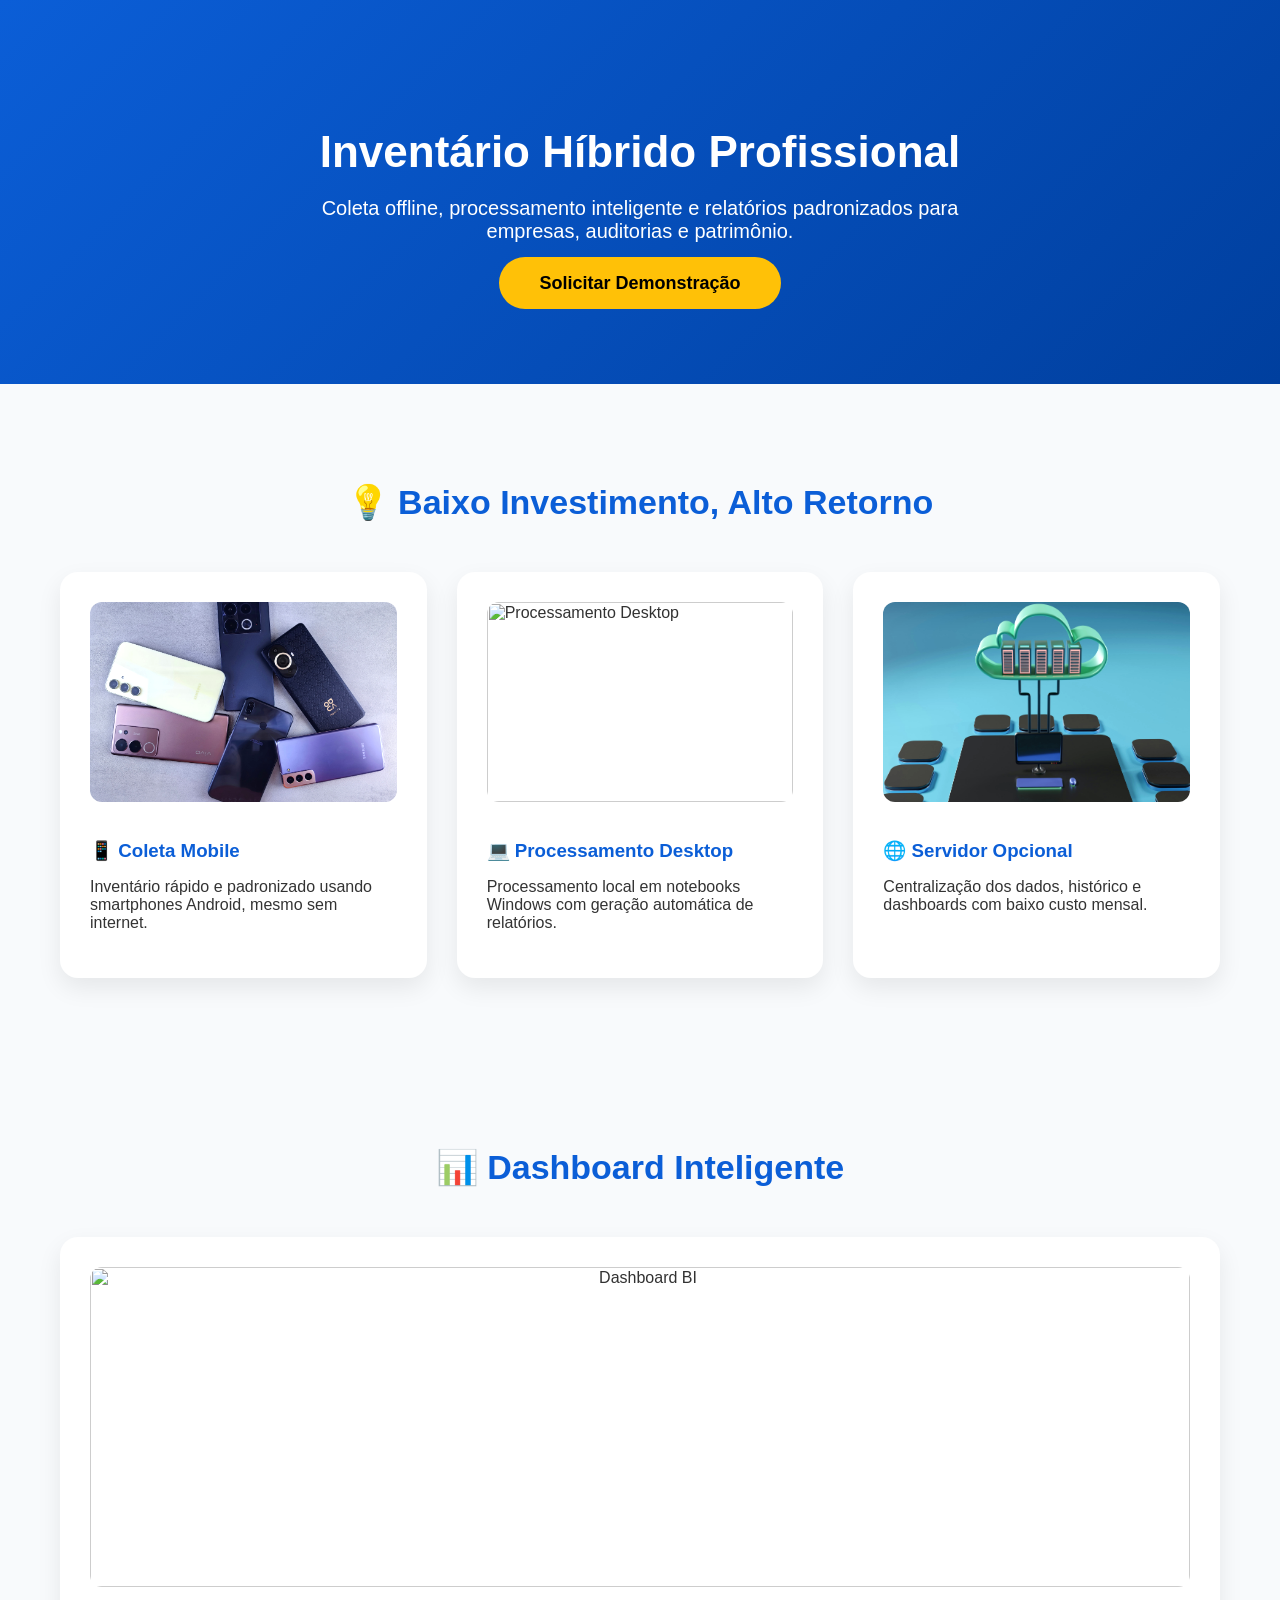
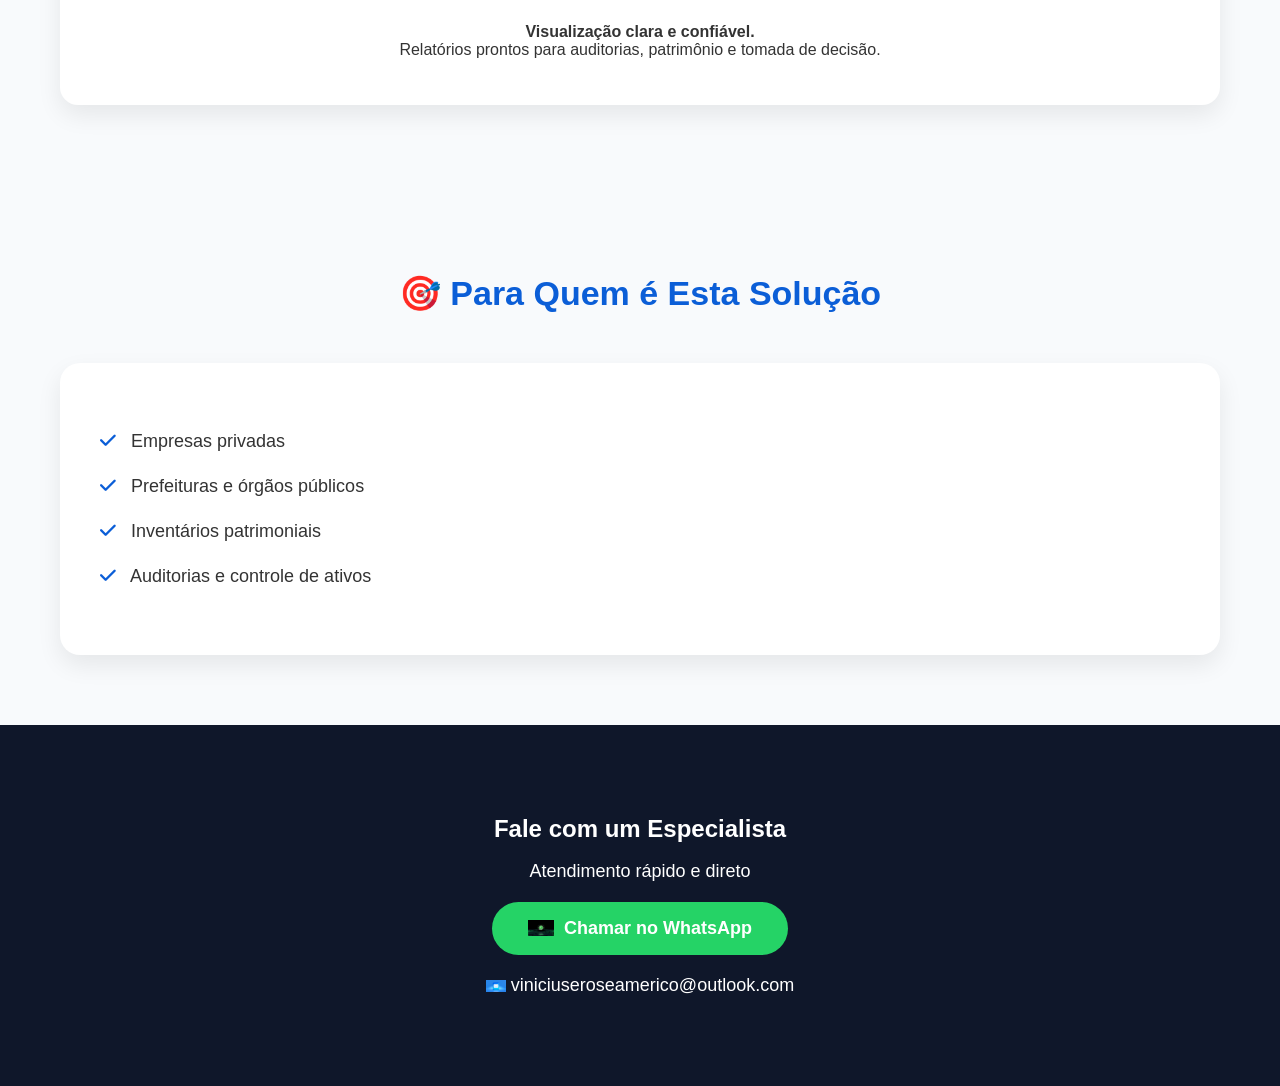
==== index.html @ c8a8e58e "Update index.html" ====
<index.html>
<html lang="pt-BR">
<head>
<meta charset="UTF-8">
<meta name="viewport" content="width=device-width, initial-scale=1.0">
<title>Inventário Híbrido Profissional</title>

<link rel="stylesheet" href="https://cdnjs.cloudflare.com/ajax/libs/font-awesome/6.5.0/css/all.min.css">

<style>
:root{
  --primary:#0B5ED7;
  --secondary:#FFC107;
  --dark:#0F172A;
  --light:#F8FAFC;
}

*{box-sizing:border-box}

body{
  margin:0;
  font-family:Arial, sans-serif;
  background:var(--light);
  color:#333;
}

/* HERO */
.hero{
  background:linear-gradient(135deg,#0B5ED7,#003f9e);
  color:#fff;
  padding:90px 20px;
  text-align:center;
}

.hero h1{
  font-size:44px;
  margin-bottom:20px;
}

.hero p{
  font-size:20px;
  max-width:700px;
  margin:0 auto 30px;
}

.btn-cta{
  background:var(--secondary);
  color:#000;
  padding:16px 40px;
  border-radius:40px;
  font-size:18px;
  font-weight:bold;
  text-decoration:none;
  transition:.3s;
}

.btn-cta:hover{
  background:#ffb300;
  transform:scale(1.05);
}

/* SEÇÕES */
.section{
  padding:70px 20px;
  max-width:1200px;
  margin:auto;
}

.section h2{
  text-align:center;
  font-size:34px;
  color:var(--primary);
  margin-bottom:50px;
}

/* GRID */
.grid-3{
  display:grid;
  grid-template-columns:repeat(auto-fit,minmax(280px,1fr));
  gap:30px;
}

/* CARDS */
.card{
  background:#fff;
  padding:30px;
  border-radius:18px;
  box-shadow:0 10px 25px rgba(0,0,0,.08);
  transition:.3s;
}

.card:hover{
  transform:translateY(-8px);
}

.card img{
  width:100%;
  height:200px;
  object-fit:cover;
  border-radius:12px;
  margin-bottom:20px;
  filter: contrast(1.05) brightness(1.05);
}

.card h3{
  color:var(--primary);
  margin-bottom:12px;
}

/* DASHBOARD */
.dashboard img{
  height:320px;
}

/* PARA QUEM É */
.audience{
  background:#fff;
  border-radius:20px;
  padding:40px;
  box-shadow:0 10px 25px rgba(0,0,0,.08);
}

.audience ul{
  list-style:none;
  padding:0;
}

.audience li{
  font-size:18px;
  padding:12px 0;
}

.audience i{
  color:var(--primary);
  margin-right:10px;
}

/* CONTATO */
.contact{
  background:var(--dark);
  color:#fff;
  text-align:center;
  padding:70px 20px;
}

.contact h2{
  margin-bottom:10px;
}

.contact p{
  margin-bottom:20px;
  font-size:18px;
}

.contact a{
  display:inline-flex;
  align-items:center;
  gap:10px;
  background:#25D366;
  color:#fff;
  padding:16px 36px;
  border-radius:40px;
  font-size:18px;
  font-weight:bold;
  text-decoration:none;
}

.contact a:hover{
  background:#1ebe5d;
}

/* MOBILE */
@media(max-width:600px){
  .hero h1{font-size:32px}
  .hero p{font-size:18px}
}
</style>
</head>

<body>

<!-- HERO -->
<section class="hero">
  <h1>Inventário Híbrido Profissional</h1>
  <p>Coleta offline, processamento inteligente e relatórios padronizados para empresas, auditorias e patrimônio.</p>
  <a href="https://wa.me/5562993747844" class="btn-cta">Solicitar Demonstração</a>
</section>

<!-- EQUIPAMENTOS -->
<section class="section">
<h2>💡 Baixo Investimento, Alto Retorno</h2>

<div class="grid-3">
  <div class="card">
    <img src="card/smartphone.jpg" alt="Coleta Mobile">
    <h3>📱 Coleta Mobile</h3>
    <p>Inventário rápido e padronizado usando smartphones Android, mesmo sem internet.</p>
  </div>

  <div class="card">
    <img src="card/notebook.jpg" alt="Processamento Desktop">
    <h3>💻 Processamento Desktop</h3>
    <p>Processamento local em notebooks Windows com geração automática de relatórios.</p>
  </div>

  <div class="card">
    <img src="card/servidor.jpg" alt="Servidor em Nuvem">
    <h3>🌐 Servidor Opcional</h3>
    <p>Centralização dos dados, histórico e dashboards com baixo custo mensal.</p>
  </div>
</div>
</section>

<!-- DASHBOARD -->
<section class="section dashboard">
<h2>📊 Dashboard Inteligente</h2>

<div class="card" style="text-align:center">
  <img src="card/dashboard.jpg" alt="Dashboard BI">
  <p><strong>Visualização clara e confiável.</strong><br>
  Relatórios prontos para auditorias, patrimônio e tomada de decisão.</p>
</div>
</section>

<!-- PARA QUEM É -->
<section class="section">
<h2>🎯 Para Quem é Esta Solução</h2>

<div class="audience">
<ul>
  <li><i class="fa-solid fa-check"></i> Empresas privadas</li>
  <li><i class="fa-solid fa-check"></i> Prefeituras e órgãos públicos</li>
  <li><i class="fa-solid fa-check"></i> Inventários patrimoniais</li>
  <li><i class="fa-solid fa-check"></i> Auditorias e controle de ativos</li>
</ul>
</div>
</section>

<!-- CONTATO -->
<section class="contact">
<h2>Fale com um Especialista</h2>
<p>Atendimento rápido e direto</p>

<a href="https://wa.me/5562993747844">
  <img src="card/watsapp.jpg" alt="WhatsApp" style="width:26px">
  Chamar no WhatsApp
</a>

<p style="margin-top:20px">
  <img src="card/email.jpg" style="width:20px;vertical-align:middle">
  viniciuseroseamerico@outlook.com
</p>
</section>

</body>
</html>
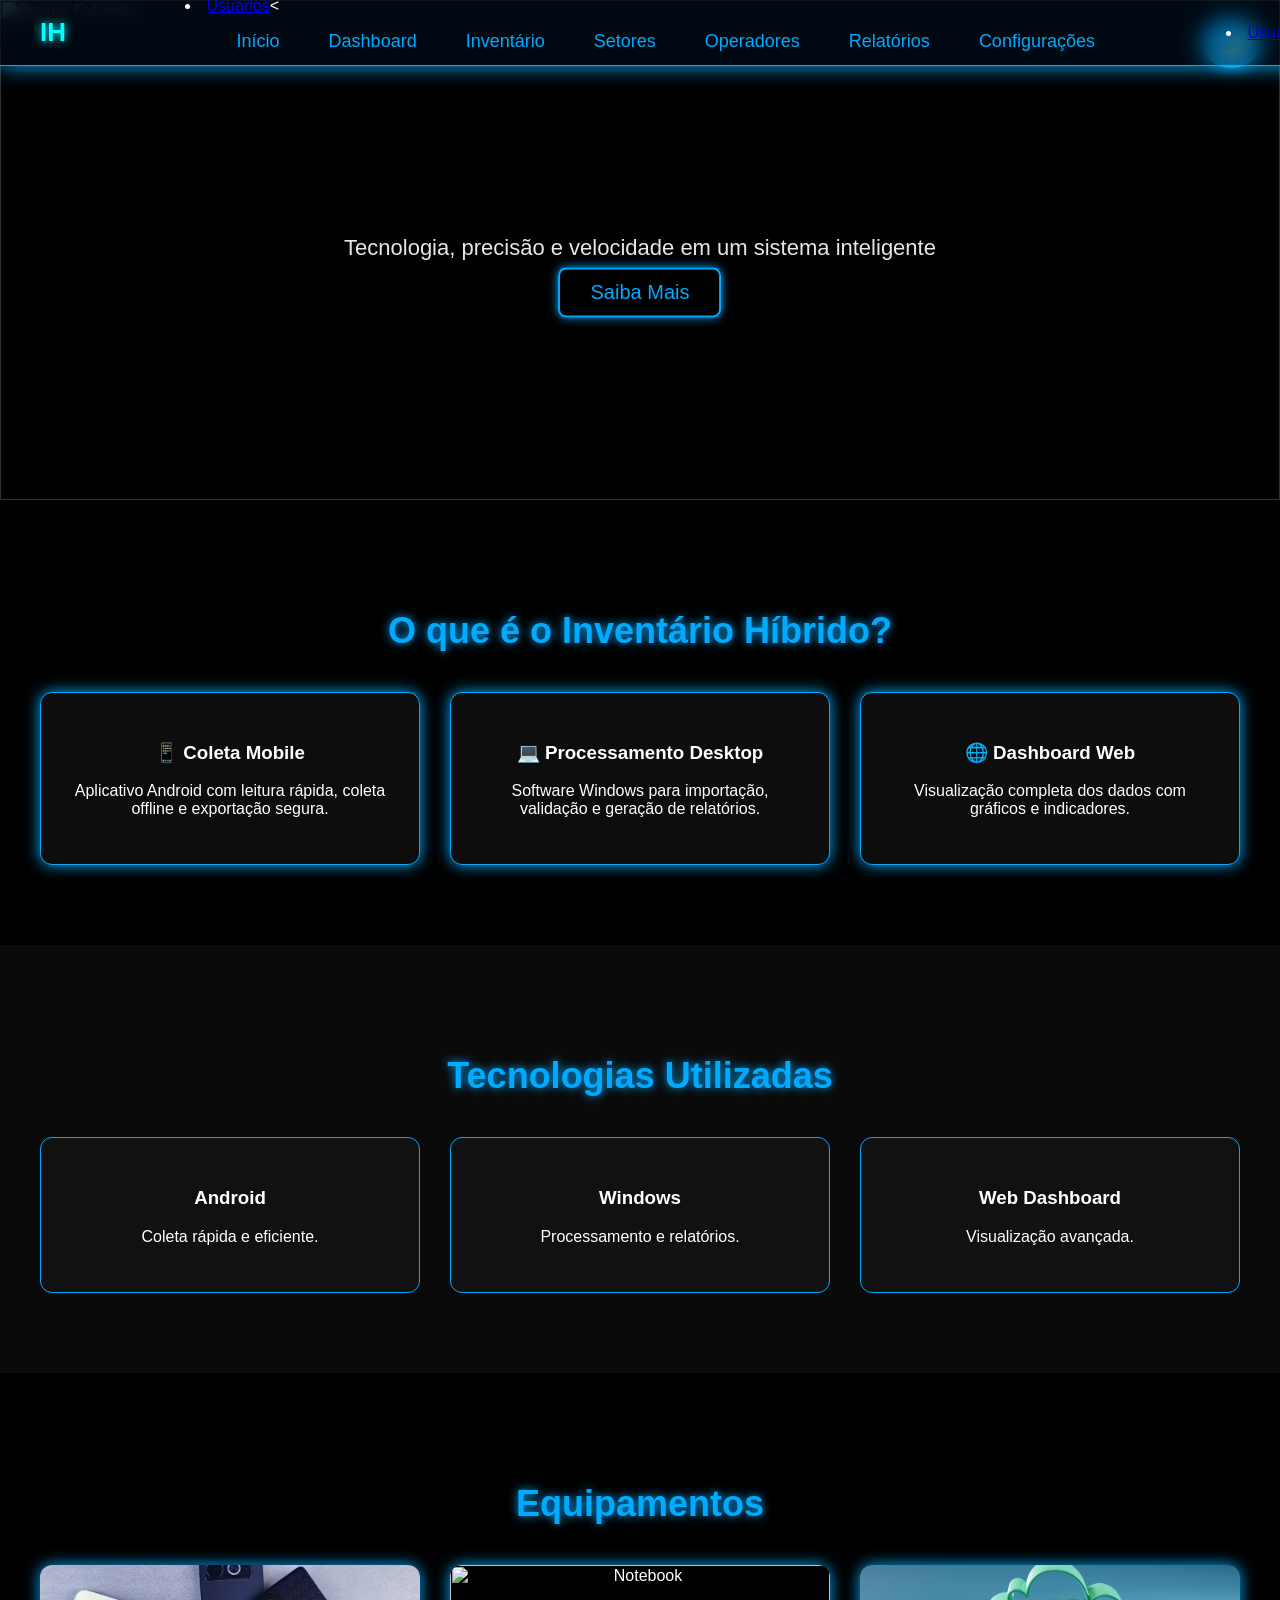
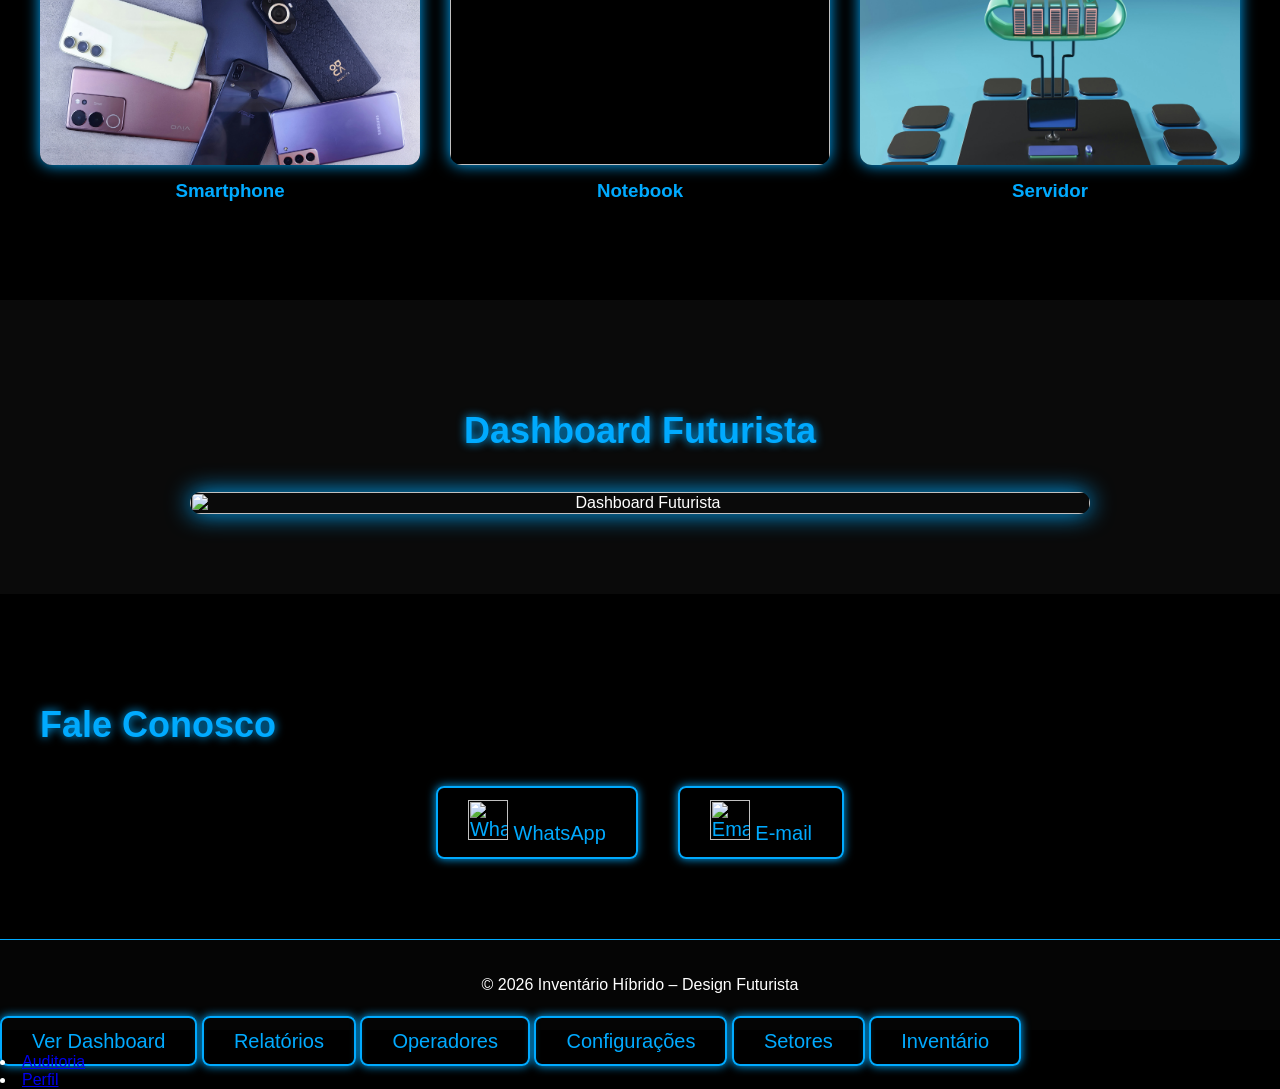
==== commit 6992abc3: "Rename index.html.txt to index.html" ====
--- a/index.html
+++ b/index.html
@@ -1,256 +1,150 @@
-<index.html>
-<html lang="pt-BR">
-<head>
-<meta charset="UTF-8">
-<meta name="viewport" content="width=device-width, initial-scale=1.0">
-<title>Inventário Híbrido Profissional</title>
-
-<link rel="stylesheet" href="https://cdnjs.cloudflare.com/ajax/libs/font-awesome/6.5.0/css/all.min.css">
-
-<style>
-:root{
-  --primary:#0B5ED7;
-  --secondary:#FFC107;
-  --dark:#0F172A;
-  --light:#F8FAFC;
-}
-
-*{box-sizing:border-box}
-
-body{
-  margin:0;
-  font-family:Arial, sans-serif;
-  background:var(--light);
-  color:#333;
-}
-
-/* HERO */
-.hero{
-  background:linear-gradient(135deg,#0B5ED7,#003f9e);
-  color:#fff;
-  padding:90px 20px;
-  text-align:center;
-}
-
-.hero h1{
-  font-size:44px;
-  margin-bottom:20px;
-}
-
-.hero p{
-  font-size:20px;
-  max-width:700px;
-  margin:0 auto 30px;
-}
-
-.btn-cta{
-  background:var(--secondary);
-  color:#000;
-  padding:16px 40px;
-  border-radius:40px;
-  font-size:18px;
-  font-weight:bold;
-  text-decoration:none;
-  transition:.3s;
-}
-
-.btn-cta:hover{
-  background:#ffb300;
-  transform:scale(1.05);
-}
-
-/* SEÇÕES */
-.section{
-  padding:70px 20px;
-  max-width:1200px;
-  margin:auto;
-}
-
-.section h2{
-  text-align:center;
-  font-size:34px;
-  color:var(--primary);
-  margin-bottom:50px;
-}
-
-/* GRID */
-.grid-3{
-  display:grid;
-  grid-template-columns:repeat(auto-fit,minmax(280px,1fr));
-  gap:30px;
-}
-
-/* CARDS */
-.card{
-  background:#fff;
-  padding:30px;
-  border-radius:18px;
-  box-shadow:0 10px 25px rgba(0,0,0,.08);
-  transition:.3s;
-}
-
-.card:hover{
-  transform:translateY(-8px);
-}
-
-.card img{
-  width:100%;
-  height:200px;
-  object-fit:cover;
-  border-radius:12px;
-  margin-bottom:20px;
-  filter: contrast(1.05) brightness(1.05);
-}
-
-.card h3{
-  color:var(--primary);
-  margin-bottom:12px;
-}
-
-/* DASHBOARD */
-.dashboard img{
-  height:320px;
-}
-
-/* PARA QUEM É */
-.audience{
-  background:#fff;
-  border-radius:20px;
-  padding:40px;
-  box-shadow:0 10px 25px rgba(0,0,0,.08);
-}
-
-.audience ul{
-  list-style:none;
-  padding:0;
-}
-
-.audience li{
-  font-size:18px;
-  padding:12px 0;
-}
-
-.audience i{
-  color:var(--primary);
-  margin-right:10px;
-}
-
-/* CONTATO */
-.contact{
-  background:var(--dark);
-  color:#fff;
-  text-align:center;
-  padding:70px 20px;
-}
-
-.contact h2{
-  margin-bottom:10px;
-}
-
-.contact p{
-  margin-bottom:20px;
-  font-size:18px;
-}
-
-.contact a{
-  display:inline-flex;
-  align-items:center;
-  gap:10px;
-  background:#25D366;
-  color:#fff;
-  padding:16px 36px;
-  border-radius:40px;
-  font-size:18px;
-  font-weight:bold;
-  text-decoration:none;
-}
-
-.contact a:hover{
-  background:#1ebe5d;
-}
-
-/* MOBILE */
-@media(max-width:600px){
-  .hero h1{font-size:32px}
-  .hero p{font-size:18px}
-}
-</style>
-</head>
-
-<body>
-
-<!-- HERO -->
-<section class="hero">
-  <h1>Inventário Híbrido Profissional</h1>
-  <p>Coleta offline, processamento inteligente e relatórios padronizados para empresas, auditorias e patrimônio.</p>
-  <a href="https://wa.me/5562993747844" class="btn-cta">Solicitar Demonstração</a>
-</section>
-
-<!-- EQUIPAMENTOS -->
-<section class="section">
-<h2>💡 Baixo Investimento, Alto Retorno</h2>
-
-<div class="grid-3">
-  <div class="card">
-    <img src="card/smartphone.jpg" alt="Coleta Mobile">
-    <h3>📱 Coleta Mobile</h3>
-    <p>Inventário rápido e padronizado usando smartphones Android, mesmo sem internet.</p>
-  </div>
-
-  <div class="card">
-    <img src="card/notebook.jpg" alt="Processamento Desktop">
-    <h3>💻 Processamento Desktop</h3>
-    <p>Processamento local em notebooks Windows com geração automática de relatórios.</p>
-  </div>
-
-  <div class="card">
-    <img src="card/servidor.jpg" alt="Servidor em Nuvem">
-    <h3>🌐 Servidor Opcional</h3>
-    <p>Centralização dos dados, histórico e dashboards com baixo custo mensal.</p>
-  </div>
-</div>
-</section>
-
-<!-- DASHBOARD -->
-<section class="section dashboard">
-<h2>📊 Dashboard Inteligente</h2>
-
-<div class="card" style="text-align:center">
-  <img src="card/dashboard.jpg" alt="Dashboard BI">
-  <p><strong>Visualização clara e confiável.</strong><br>
-  Relatórios prontos para auditorias, patrimônio e tomada de decisão.</p>
-</div>
-</section>
-
-<!-- PARA QUEM É -->
-<section class="section">
-<h2>🎯 Para Quem é Esta Solução</h2>
-
-<div class="audience">
-<ul>
-  <li><i class="fa-solid fa-check"></i> Empresas privadas</li>
-  <li><i class="fa-solid fa-check"></i> Prefeituras e órgãos públicos</li>
-  <li><i class="fa-solid fa-check"></i> Inventários patrimoniais</li>
-  <li><i class="fa-solid fa-check"></i> Auditorias e controle de ativos</li>
-</ul>
-</div>
-</section>
-
-<!-- CONTATO -->
-<section class="contact">
-<h2>Fale com um Especialista</h2>
-<p>Atendimento rápido e direto</p>
-
-<a href="https://wa.me/5562993747844">
-  <img src="card/watsapp.jpg" alt="WhatsApp" style="width:26px">
-  Chamar no WhatsApp
-</a>
-
-<p style="margin-top:20px">
-  <img src="card/email.jpg" style="width:20px;vertical-align:middle">
-  viniciuseroseamerico@outlook.com
-</p>
-</section>
-
-</body>
-</html>
+<index.html>
+<h1 class="glow-title"><span id="typing"></span></h1>
+<html lang="pt-BR">
+<head>
+  <meta charset="UTF-8">
+  <title>Inventário Híbrido – Futurista</title>
+  <link rel="stylesheet" href="style.css">
+</head>
+<body>
+
+  <!-- BOTÃO TEMA -->
+  <button id="theme-toggle" class="theme-btn">🌙</button>
+
+  <!-- HERO -->
+  <header class="hero">
+    <div class="hero-content">
+      <h1 class="glow-title"><span id="typing"></span></h1>
+      <p class="glow-subtitle">Tecnologia, precisão e velocidade em um sistema inteligente</p>
+      <a href="#sobre" class="btn-neon">Saiba Mais</a>
+    </div>
+    <img src="card/banner.jpg" class="hero-banner" alt="Banner Futurista">
+  </header>
+
+  <!-- SOBRE -->
+  <section id="sobre" class="section">
+    <h2 class="section-title">O que é o Inventário Híbrido?</h2>
+
+    <div class="grid-3">
+      <div class="card neon-card">
+        <h3>📱 Coleta Mobile</h3>
+        <p>Aplicativo Android com leitura rápida, coleta offline e exportação segura.</p>
+      </div>
+
+      <div class="card neon-card">
+        <h3>💻 Processamento Desktop</h3>
+        <p>Software Windows para importação, validação e geração de relatórios.</p>
+      </div>
+
+      <div class="card neon-card">
+        <h3>🌐 Dashboard Web</h3>
+        <p>Visualização completa dos dados com gráficos e indicadores.</p>
+      </div>
+    </div>
+  </section>
+
+  <!-- TECNOLOGIAS -->
+  <section class="section dark-section">
+    <h2 class="section-title">Tecnologias Utilizadas</h2>
+
+    <div class="grid-3">
+      <div class="tech-card">
+        <h3>Android</h3>
+        <p>Coleta rápida e eficiente.</p>
+      </div>
+
+      <div class="tech-card">
+        <h3>Windows</h3>
+        <p>Processamento e relatórios.</p>
+      </div>
+
+      <div class="tech-card">
+        <h3>Web Dashboard</h3>
+        <p>Visualização avançada.</p>
+      </div>
+    </div>
+  </section>
+
+  <!-- EQUIPAMENTOS -->
+  <section class="section">
+    <h2 class="section-title">Equipamentos</h2>
+
+    <div class="grid-3">
+      <div class="equip-card">
+        <img src="card/smartphone.jpg" alt="Smartphone">
+        <h3>Smartphone</h3>
+      </div>
+
+      <div class="equip-card">
+        <img src="card/notebook.jpg" alt="Notebook">
+        <h3>Notebook</h3>
+      </div>
+
+      <div class="equip-card">
+        <img src="card/servidor.jpg" alt="Servidor">
+        <h3>Servidor</h3>
+      </div>
+    </div>
+  </section>
+
+  <!-- DASHBOARD FUTURISTA -->
+  <section class="section dark-section">
+    <h2 class="section-title">Dashboard Futurista</h2>
+
+    <div class="dashboard-box">
+      <img src="card/dashboard.jpg" alt="Dashboard Futurista">
+    </div>
+  </section>
+
+  <!-- CONTATO -->
+  <section class="contact">
+    <h2 class="section-title">Fale Conosco</h2>
+
+    <div class="contact-icons">
+      <a href="https://wa.me/5562993747844" target="_blank" class="btn-neon">
+        <img src="card/whatsapp.png" alt="WhatsApp"> WhatsApp
+      </a>
+
+      <a href="mailto:viniciuseroseamerico@outlook.com" class="btn-neon">
+        <img src="card/email.png" alt="Email"> E-mail
+      </a>
+    </div>
+  </section>
+
+  <!-- RODAPÉ -->
+  <footer class="footer">
+    <p>© 2026 Inventário Híbrido – Design Futurista</p>
+  </footer>
+
+  <!-- SCRIPTS -->
+  <script src="script.js"></script>
+
+</html>
+<a href="dashboard.html" class="btn-neon">Ver Dashboard</a>
+<a href="relatorios.html" class="btn-neon">Relatórios</a>
+<a href="operadores.html" class="btn-neon">Operadores</a>
+<a href="configuracoes.html" class="btn-neon">Configurações</a>
+<a href="setores.html" class="btn-neon">Setores</a>
+<a href="inventario.html" class="btn-neon">Inventário</a>
+<nav class="menu-futurista">
+  <div class="menu-logo">IH</div>
+<li><a href="usuarios.html">Usuários</a><
+
+
+</body>
+
+  <ul class="menu-links">
+    <li><a href="index.html">Início</a></li>
+    <li><a href="dashboard.html">Dashboard</a></li>
+    <li><a href="inventario.html">Inventário</a></li>
+    <li><a href="setores.html">Setores</a></li>
+    <li><a href="operadores.html">Operadores</a></li>
+    <li><a href="relatorios.html">Relatórios</a></li>
+    <li><a href="configuracoes.html">Configurações</a></li>
+  </ul>
+<li><a href="usuarios.html">Usuários</a><
+
+  <div class="menu-hamburguer" onclick="toggleMenu()">☰</div>
+</nav>
+<li><a href="auditoria.html">Auditoria</a></li>
+<li><a href="perfil.html">Perfil</a></li>
--- a/style.css
+++ b/style.css
@@ -0,0 +1,558 @@
+/* ============================
+   ESTILO GERAL
+============================ */
+body {
+  margin: 0;
+  background: #000;
+  color: #fff;
+  font-family: Arial, sans-serif;
+}
+
+.section {
+  padding: 80px 40px;
+  text-align: center;
+}
+
+.section-title {
+  font-size: 36px;
+  margin-bottom: 40px;
+  color: #00aaff;
+  text-shadow: 0 0 10px #00aaff;
+}
+
+.dark-section {
+  background: #0a0a0a;
+}
+
+/* ============================
+   HERO
+============================ */
+.hero {
+  position: relative;
+  height: 500px;
+  overflow: hidden;
+}
+
+.hero-banner {
+  width: 100%;
+  height: 100%;
+  object-fit: cover;
+  opacity: 0.25;
+}
+
+.hero-content {
+  position: absolute;
+  top: 50%;
+  left: 50%;
+  transform: translate(-50%, -50%);
+  text-align: center;
+}
+
+.glow-title {
+  font-size: 60px;
+  color: #00aaff;
+  text-shadow: 0 0 20px #00aaff;
+}
+
+.glow-subtitle {
+  font-size: 22px;
+  margin-bottom: 20px;
+  opacity: 0.9;
+}
+
+/* ============================
+   BOTÃO NEON
+============================ */
+.btn-neon {
+  padding: 12px 30px;
+  border: 2px solid #00aaff;
+  color: #00aaff;
+  text-decoration: none;
+  font-size: 20px;
+  border-radius: 8px;
+  transition: 0.3s;
+  box-shadow: 0 0 10px #00aaff;
+}
+
+.btn-neon:hover {
+  background: #00aaff;
+  color: #000;
+  box-shadow: 0 0 20px #00aaff;
+}
+
+/* ============================
+   CARDS NEON
+============================ */
+.neon-card {
+  padding: 30px;
+  border-radius: 12px;
+  background: #0d0d0d;
+  border: 1px solid #00aaff;
+  box-shadow: 0 0 15px #00aaff;
+  transition: 0.3s;
+}
+
+.neon-card:hover {
+  transform: translateY(-10px);
+  box-shadow: 0 0 25px #00aaff;
+}
+
+/* ============================
+   TECNOLOGIAS
+============================ */
+.tech-card {
+  padding: 30px;
+  border-radius: 12px;
+  background: #111;
+  border: 1px solid #00aaff;
+  transition: 0.3s;
+}
+
+.tech-card:hover {
+  box-shadow: 0 0 20px #00aaff;
+}
+
+/* ============================
+   EQUIPAMENTOS
+============================ */
+.equip-card img {
+  width: 100%;
+  height: 200px;
+  object-fit: cover;
+  border-radius: 12px;
+  box-shadow: 0 0 15px #00aaff;
+}
+
+.equip-card h3 {
+  margin-top: 15px;
+  color: #00aaff;
+}
+
+/* ============================
+   DASHBOARD
+============================ */
+.dashboard-box {
+  display: flex;
+  justify-content: center;
+  align-items: center;
+}
+
+.dashboard-box img {
+  width: 100%;
+  max-width: 900px;
+  border-radius: 12px;
+  box-shadow: 0 0 25px #00aaff;
+  animation: floatDash 4s ease-in-out infinite, glowDash 2.5s ease-in-out infinite;
+}
+
+@keyframes floatDash {
+  0%, 100% { transform: translateY(0); }
+  50% { transform: translateY(-10px); }
+}
+
+@keyframes glowDash {
+  0%, 100% { box-shadow: 0 0 20px #00aaff; }
+  50% { box-shadow: 0 0 40px #00ffff; }
+}
+
+/* ============================
+   CONTATO
+============================ */
+.contact {
+  padding: 80px 40px;
+  background: #000;
+}
+
+.contact-icons {
+  display: flex;
+  justify-content: center;
+  gap: 40px;
+}
+
+.contact-icons img {
+  width: 40px;
+}
+
+/* ============================
+   FOOTER
+============================ */
+.footer {
+  padding: 20px;
+  text-align: center;
+  background: #050505;
+  border-top: 1px solid #00aaff;
+}
+
+/* ============================
+   GRID + EFEITO 3D
+============================ */
+.grid-3 {
+  display: grid;
+  gap: 30px;
+  grid-template-columns: repeat(3, 1fr);
+  perspective: 1000px;
+}
+
+.neon-card,
+.tech-card,
+.equip-card {
+  transform-style: preserve-3d;
+  transition: transform 0.3s ease, box-shadow 0.3s ease;
+}
+
+.neon-card:hover,
+.tech-card:hover,
+.equip-card:hover {
+  transform: translateY(-10px) rotateX(8deg) rotateY(-8deg);
+  box-shadow: 0 0 30px #00aaff;
+}
+
+/* ============================
+   BOTÃO TEMA (CLARO/ESCURO)
+============================ */
+.theme-btn {
+  position: fixed;
+  top: 20px;
+  right: 20px;
+  background: #00aaff;
+  color: #000;
+  border: none;
+  padding: 12px 16px;
+  font-size: 20px;
+  border-radius: 50%;
+  cursor: pointer;
+  box-shadow: 0 0 15px #00aaff;
+  transition: 0.3s;
+  z-index: 9999;
+}
+
+.theme-btn:hover {
+  box-shadow: 0 0 25px #00aaff;
+}
+
+/* ============================
+   TEMA CLARO
+============================ */
+.light-mode {
+  background: #f5f5f5;
+  color: #000;
+}
+
+.light-mode .section-title {
+  color: #0077cc;
+  text-shadow: 0 0 10px #0099ff;
+}
+
+.light-mode .neon-card,
+.light-mode .tech-card {
+  background: #ffffff;
+  border: 1px solid #0099ff;
+  box-shadow: 0 0 10px #0099ff;
+}
+
+.light-mode .equip-card img {
+  box-shadow: 0 0 15px #0099ff;
+}
+
+.light-mode .footer {
+  background: #e0e0e0;
+  border-top: 1px solid #0099ff;
+}
+
+.light-mode .btn-neon {
+  border-color: #0099ff;
+  color: #0099ff;
+  box-shadow: 0 0 10px #0099ff;
+}
+
+.light-mode .btn-neon:hover {
+  background: #0099ff;
+  color: #fff;
+}
+.small-hero {
+  height: 300px;
+}
+
+.chart {
+  max-width: 900px;
+  margin: auto;
+}
+.small-hero {
+  height: 300px;
+}
+
+.big-number {
+  font-size: 40px;
+  color: #00ffff;
+  text-shadow: 0 0 15px #00ffff;
+}
+
+.report-table {
+  width: 90%;
+  margin: auto;
+  border-collapse: collapse;
+  background: rgba(0, 20, 40, 0.35);
+  backdrop-filter: blur(6px);
+  border: 1px solid #00aaff;
+  box-shadow: 0 0 20px #00aaff;
+}
+
+.report-table th,
+.report-table td {
+  padding: 15px;
+  border-bottom: 1px solid #00aaff;
+}
+
+.report-table th {
+  color: #00ffff;
+  font-size: 18px;
+}
+
+.report-table tr:hover {
+  background: rgba(0, 170, 255, 0.2);
+}
+.foto-operador {
+  width: 100%;
+  height: 220px;
+  object-fit: cover;
+  border-radius: 12px;
+  margin-bottom: 15px;
+  box-shadow: 0 0 15px #00aaff;
+}
+
+.operador-card h3 {
+  color: #00ffff;
+  margin-bottom: 10px;
+}
+
+.operador-card p {
+  font-size: 18px;
+}
+.setor-card h3 {
+  color: #00ffff;
+  margin-bottom: 10px;
+}
+
+.setor-card p {
+  font-size: 18px;
+}
+.filtros-container {
+  display: flex;
+  justify-content: center;
+  gap: 20px;
+  margin-bottom: 40px;
+}
+
+.filtro-input {
+  padding: 12px;
+  border-radius: 8px;
+  border: 1px solid #00aaff;
+  background: rgba(0, 20, 40, 0.35);
+  color: #fff;
+  font-size: 16px;
+  width: 250px;
+}
+/* ============================
+   LOGIN FUTURISTA
+============================ */
+.login-container {
+  height: 100vh;
+  display: flex;
+  justify-content: center;
+  align-items: center;
+}
+
+.login-card {
+  width: 350px;
+  padding: 40px;
+  text-align: center;
+  backdrop-filter: blur(10px);
+  background: rgba(0, 20, 40, 0.35);
+  border: 1px solid #00aaff;
+  box-shadow: 0 0 25px #00aaff;
+  border-radius: 12px;
+  animation: fadeIn 1s ease;
+}
+
+.login-title {
+  font-size: 28px;
+  margin-bottom: 25px;
+  color: #00ffff;
+  text-shadow: 0 0 10px #00ffff;
+}
+
+.login-input {
+  width: 90%;
+  padding: 12px;
+  margin: 10px 0;
+  border-radius: 8px;
+  border: 1px solid #00aaff;
+  background: rgba(0, 20, 40, 0.35);
+  color: #fff;
+  font-size: 16px;
+}
+
+.login-btn {
+  width: 100%;
+  margin-top: 20px;
+}
+
+.login-msg {
+  margin-top: 15px;
+  font-size: 16px;
+  min-height: 20px;
+}
+
+@keyframes fadeIn {
+  from { opacity: 0; transform: translateY(20px); }
+  to { opacity: 1; transform: translateY(0); }
+}
+/* ============================
+   MENU FUTURISTA FIXO
+============================ */
+.menu-futurista {
+  position: fixed;
+  top: 0;
+  width: 100%;
+  height: 65px;
+  background: rgba(0, 20, 40, 0.45);
+  backdrop-filter: blur(10px);
+  border-bottom: 1px solid #00aaff;
+  display: flex;
+  align-items: center;
+  justify-content: space-between;
+  padding: 0 40px;
+  z-index: 9999;
+  box-shadow: 0 0 20px #00aaff;
+}
+
+.menu-logo {
+  font-size: 26px;
+  font-weight: bold;
+  color: #00ffff;
+  text-shadow: 0 0 10px #00ffff;
+}
+
+.menu-links {
+  list-style: none;
+  display: flex;
+  gap: 25px;
+}
+
+.menu-links li a {
+  color: #00aaff;
+  text-decoration: none;
+  font-size: 18px;
+  transition: 0.3s;
+  padding: 8px 12px;
+  border-radius: 6px;
+}
+
+.menu-links li a:hover {
+  background: #00aaff;
+  color: #000;
+  box-shadow: 0 0 15px #00aaff;
+}
+
+/* HAMBÚRGUER (MOBILE) */
+.menu-hamburguer {
+  display: none;
+  font-size: 28px;
+  cursor: pointer;
+  color: #00ffff;
+}
+
+/* RESPONSIVO */
+@media (max-width: 900px) {
+  .menu-links {
+    position: fixed;
+    top: 65px;
+    right: -100%;
+    width: 250px;
+    height: calc(100vh - 65px);
+    background: rgba(0, 20, 40, 0.9);
+    backdrop-filter: blur(10px);
+    flex-direction: column;
+    padding: 30px;
+    gap: 20px;
+    transition: 0.4s;
+    border-left: 1px solid #00aaff;
+  }
+
+  .menu-links.show-menu {
+    right: 0;
+  }
+
+  .menu-hamburguer {
+    display: block;
+  }
+}
+
+/* TEMA CLARO */
+.light-mode .menu-futurista {
+  background: rgba(255, 255, 255, 0.6);
+  border-bottom: 1px solid #0099ff;
+}
+
+.light-mode .menu-links li a {
+  color: #0099ff;
+}
+
+.light-mode .menu-links li a:hover {
+  background: #0099ff;
+  color: #fff;
+}
+/* Auditoria */
+.filtros-container {
+  display: flex;
+  justify-content: center;
+  gap: 20px;
+  margin-bottom: 40px;
+}
+/* ============================
+   PERFIL DO USUÁRIO
+============================ */
+.perfil-card {
+  max-width: 450px;
+  margin: auto;
+  padding: 30px;
+  text-align: center;
+}
+
+.avatar-container {
+  display: flex;
+  flex-direction: column;
+  align-items: center;
+  margin-bottom: 20px;
+}
+
+.avatar-img {
+  width: 140px;
+  height: 140px;
+  border-radius: 50%;
+  object-fit: cover;
+  border: 3px solid #00aaff;
+  box-shadow: 0 0 20px #00aaff;
+  margin-bottom: 10px;
+}
+
+#avatarInput {
+  margin-top: 10px;
+  color: #fff;
+}
+
+.perfil-input {
+  width: 90%;
+  padding: 12px;
+  margin: 10px 0;
+  border-radius: 8px;
+  border: 1px solid #00aaff;
+  background: rgba(0, 20, 40, 0.35);
+  color: #fff;
+  font-size: 16px;
+}
+
+.perfil-msg {
+  margin-top: 15px;
+  font-size: 16px;
+}
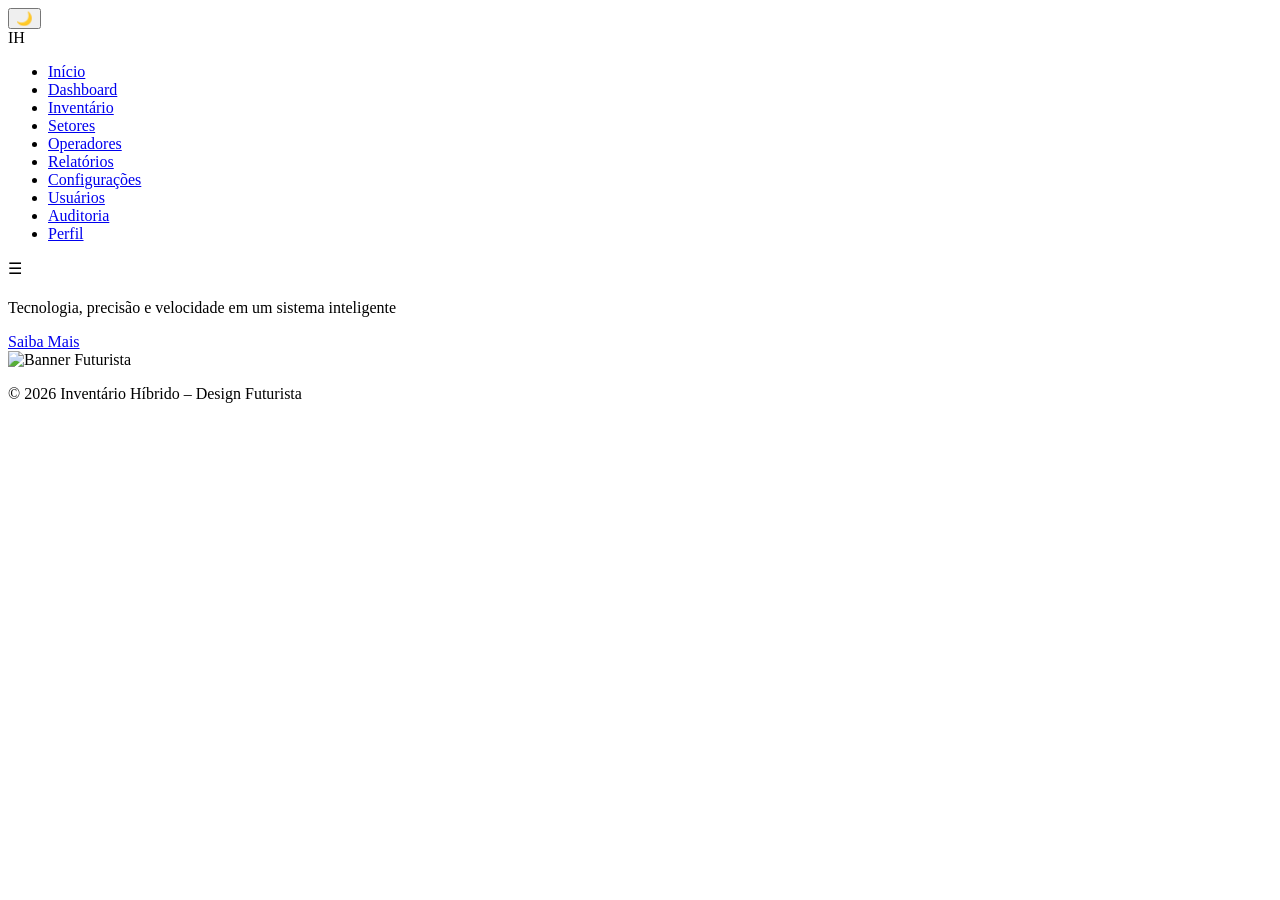
==== commit 02962a13: "Update index.html" ====
--- a/index.html
+++ b/index.html
@@ -1,137 +1,20 @@
 <index.html>
-<h1 class="glow-title"><span id="typing"></span></h1>
+<!DOCTYPE html>
 <html lang="pt-BR">
 <head>
   <meta charset="UTF-8">
   <title>Inventário Híbrido – Futurista</title>
-  <link rel="stylesheet" href="style.css">
+  <meta name="viewport" content="width=device-width, initial-scale=1.0">
+
+  <link rel="stylesheet" href="./css/style.css">
 </head>
+
 <body>
 
-  <!-- BOTÃO TEMA -->
-  <button id="theme-toggle" class="theme-btn">🌙</button>
+<button id="theme-toggle" class="theme-btn">🌙</button>
 
-  <!-- HERO -->
-  <header class="hero">
-    <div class="hero-content">
-      <h1 class="glow-title"><span id="typing"></span></h1>
-      <p class="glow-subtitle">Tecnologia, precisão e velocidade em um sistema inteligente</p>
-      <a href="#sobre" class="btn-neon">Saiba Mais</a>
-    </div>
-    <img src="card/banner.jpg" class="hero-banner" alt="Banner Futurista">
-  </header>
-
-  <!-- SOBRE -->
-  <section id="sobre" class="section">
-    <h2 class="section-title">O que é o Inventário Híbrido?</h2>
-
-    <div class="grid-3">
-      <div class="card neon-card">
-        <h3>📱 Coleta Mobile</h3>
-        <p>Aplicativo Android com leitura rápida, coleta offline e exportação segura.</p>
-      </div>
-
-      <div class="card neon-card">
-        <h3>💻 Processamento Desktop</h3>
-        <p>Software Windows para importação, validação e geração de relatórios.</p>
-      </div>
-
-      <div class="card neon-card">
-        <h3>🌐 Dashboard Web</h3>
-        <p>Visualização completa dos dados com gráficos e indicadores.</p>
-      </div>
-    </div>
-  </section>
-
-  <!-- TECNOLOGIAS -->
-  <section class="section dark-section">
-    <h2 class="section-title">Tecnologias Utilizadas</h2>
-
-    <div class="grid-3">
-      <div class="tech-card">
-        <h3>Android</h3>
-        <p>Coleta rápida e eficiente.</p>
-      </div>
-
-      <div class="tech-card">
-        <h3>Windows</h3>
-        <p>Processamento e relatórios.</p>
-      </div>
-
-      <div class="tech-card">
-        <h3>Web Dashboard</h3>
-        <p>Visualização avançada.</p>
-      </div>
-    </div>
-  </section>
-
-  <!-- EQUIPAMENTOS -->
-  <section class="section">
-    <h2 class="section-title">Equipamentos</h2>
-
-    <div class="grid-3">
-      <div class="equip-card">
-        <img src="card/smartphone.jpg" alt="Smartphone">
-        <h3>Smartphone</h3>
-      </div>
-
-      <div class="equip-card">
-        <img src="card/notebook.jpg" alt="Notebook">
-        <h3>Notebook</h3>
-      </div>
-
-      <div class="equip-card">
-        <img src="card/servidor.jpg" alt="Servidor">
-        <h3>Servidor</h3>
-      </div>
-    </div>
-  </section>
-
-  <!-- DASHBOARD FUTURISTA -->
-  <section class="section dark-section">
-    <h2 class="section-title">Dashboard Futurista</h2>
-
-    <div class="dashboard-box">
-      <img src="card/dashboard.jpg" alt="Dashboard Futurista">
-    </div>
-  </section>
-
-  <!-- CONTATO -->
-  <section class="contact">
-    <h2 class="section-title">Fale Conosco</h2>
-
-    <div class="contact-icons">
-      <a href="https://wa.me/5562993747844" target="_blank" class="btn-neon">
-        <img src="card/whatsapp.png" alt="WhatsApp"> WhatsApp
-      </a>
-
-      <a href="mailto:viniciuseroseamerico@outlook.com" class="btn-neon">
-        <img src="card/email.png" alt="Email"> E-mail
-      </a>
-    </div>
-  </section>
-
-  <!-- RODAPÉ -->
-  <footer class="footer">
-    <p>© 2026 Inventário Híbrido – Design Futurista</p>
-  </footer>
-
-  <!-- SCRIPTS -->
-  <script src="script.js"></script>
-
-</html>
-<a href="dashboard.html" class="btn-neon">Ver Dashboard</a>
-<a href="relatorios.html" class="btn-neon">Relatórios</a>
-<a href="operadores.html" class="btn-neon">Operadores</a>
-<a href="configuracoes.html" class="btn-neon">Configurações</a>
-<a href="setores.html" class="btn-neon">Setores</a>
-<a href="inventario.html" class="btn-neon">Inventário</a>
 <nav class="menu-futurista">
   <div class="menu-logo">IH</div>
-<li><a href="usuarios.html">Usuários</a><
-
-
-</body>
 
   <ul class="menu-links">
     <li><a href="index.html">Início</a></li>
@@ -141,10 +24,27 @@
     <li><a href="operadores.html">Operadores</a></li>
     <li><a href="relatorios.html">Relatórios</a></li>
     <li><a href="configuracoes.html">Configurações</a></li>
+    <li><a href="usuarios.html">Usuários</a></li>
+    <li><a href="auditoria.html">Auditoria</a></li>
+    <li><a href="perfil.html">Perfil</a></li>
   </ul>
-<li><a href="usuarios.html">Usuários</a><
 
   <div class="menu-hamburguer" onclick="toggleMenu()">☰</div>
 </nav>
-<li><a href="auditoria.html">Auditoria</a></li>
-<li><a href="perfil.html">Perfil</a></li>
+
+<header class="hero">
+  <div class="hero-content">
+    <h1 class="glow-title"><span id="typing"></span></h1>
+    <p class="glow-subtitle">Tecnologia, precisão e velocidade em um sistema inteligente</p>
+    <a href="#sobre" class="btn-neon">Saiba Mais</a>
+  </div>
+  <img src="./card/banner.jpg" class="hero-banner" alt="Banner Futurista">
+</header>
+
+<footer class="footer">
+  <p>© 2026 Inventário Híbrido – Design Futurista</p>
+</footer>
+
+<script src="./js/script.js"></script>
+</body>
+</html>
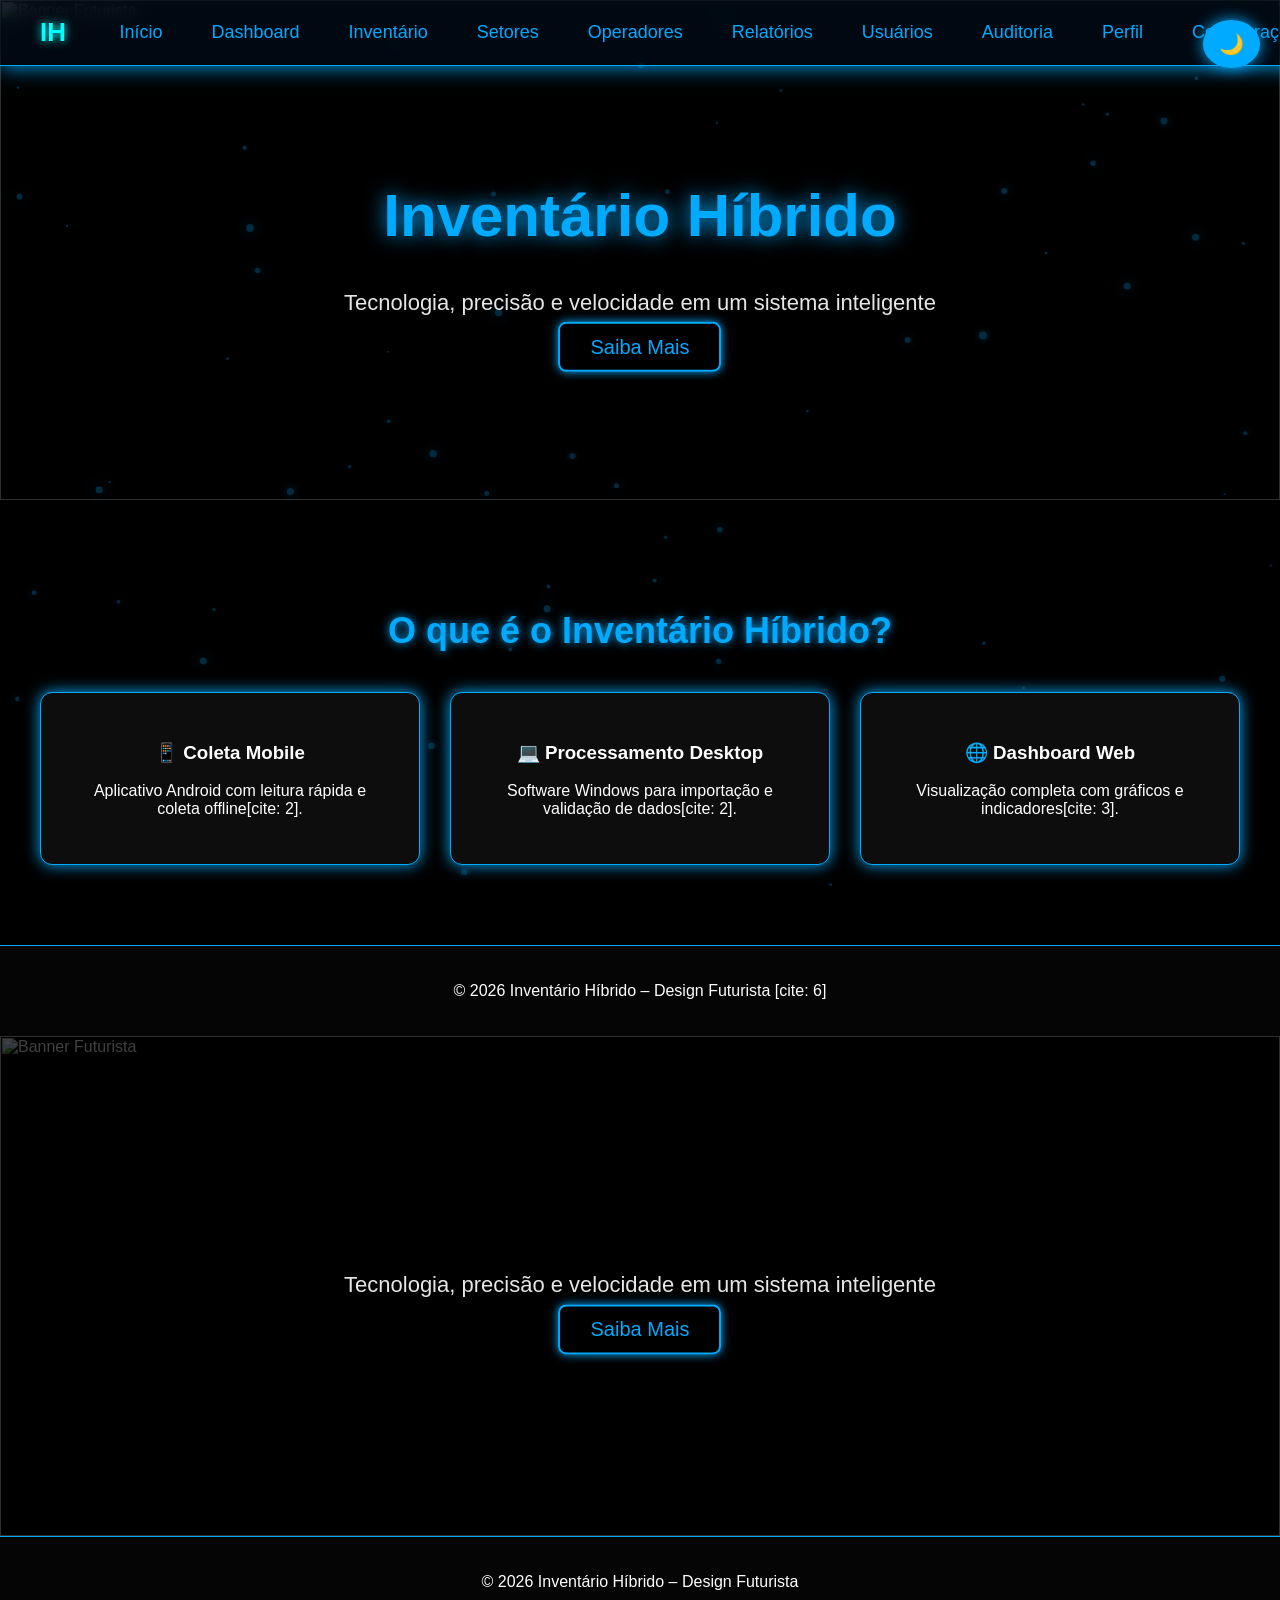
==== commit 2e8ed7ae: "Update index.html" ====
--- a/index.html
+++ b/index.html
@@ -3,33 +3,65 @@
 <html lang="pt-BR">
 <head>
   <meta charset="UTF-8">
+  <meta name="viewport" content="width=device-width, initial-scale=1.0">
   <title>Inventário Híbrido – Futurista</title>
-  <meta name="viewport" content="width=device-width, initial-scale=1.0">
-
-  <link rel="stylesheet" href="./css/style.css">
+  <link rel="stylesheet" href="style.css">
 </head>
-
 <body>
 
-<button id="theme-toggle" class="theme-btn">🌙</button>
+  <nav class="menu-futurista">
+    <div class="menu-logo">IH</div>
+    <ul class="menu-links">
+      <li><a href="index.html">Início</a></li>
+      <li><a href="dashboard.html">Dashboard</a></li>
+      <li><a href="inventario.html">Inventário</a></li>
+      <li><a href="setores.html">Setores</a></li>
+      <li><a href="operadores.html">Operadores</a></li>
+      <li><a href="relatorios.html">Relatórios</a></li>
+      <li><a href="usuarios.html">Usuários</a></li>
+      <li><a href="auditoria.html">Auditoria</a></li>
+      <li><a href="perfil.html">Perfil</a></li>
+      <li><a href="configuracoes.html">Configurações</a></li>
+    </ul>
+    <div class="menu-hamburguer" onclick="toggleMenu()">☰</div>
+  </nav>
 
-<nav class="menu-futurista">
-  <div class="menu-logo">IH</div>
+  <button id="theme-toggle" class="theme-btn">🌙</button>
 
-  <ul class="menu-links">
-    <li><a href="index.html">Início</a></li>
-    <li><a href="dashboard.html">Dashboard</a></li>
-    <li><a href="inventario.html">Inventário</a></li>
-    <li><a href="setores.html">Setores</a></li>
-    <li><a href="operadores.html">Operadores</a></li>
-    <li><a href="relatorios.html">Relatórios</a></li>
-    <li><a href="configuracoes.html">Configurações</a></li>
-    <li><a href="usuarios.html">Usuários</a></li>
-    <li><a href="auditoria.html">Auditoria</a></li>
-    <li><a href="perfil.html">Perfil</a></li>
-  </ul>
+  <header class="hero">
+    <div class="hero-content">
+      <h1 class="glow-title">Inventário Híbrido</h1>
+      <p class="glow-subtitle">Tecnologia, precisão e velocidade em um sistema inteligente </p>
+      <a href="#sobre" class="btn-neon">Saiba Mais</a>
+    </div>
+    <img src="card/banner.jpg" class="hero-banner" alt="Banner Futurista">
+  </header>
 
-  <div class="menu-hamburguer" onclick="toggleMenu()">☰</div>
+  <section id="sobre" class="section">
+    <h2 class="section-title">O que é o Inventário Híbrido? </h2>
+    <div class="grid-3">
+      <div class="card neon-card">
+        <h3>📱 Coleta Mobile</h3>
+        <p>Aplicativo Android com leitura rápida e coleta offline[cite: 2].</p>
+      </div>
+      <div class="card neon-card">
+        <h3>💻 Processamento Desktop</h3>
+        <p>Software Windows para importação e validação de dados[cite: 2].</p>
+      </div>
+      <div class="card neon-card">
+        <h3>🌐 Dashboard Web</h3>
+        <p>Visualização completa com gráficos e indicadores[cite: 3].</p>
+      </div>
+    </div>
+  </section>
+
+  <footer class="footer">
+    <p>© 2026 Inventário Híbrido – Design Futurista [cite: 6]</p>
+  </footer>
+
+  <script src="script.js"></script>
+</body>
+</html>
 </nav>
 
 <header class="hero">
--- a/style.css
+++ b/style.css
@@ -0,0 +1,558 @@
+/* ============================
+   ESTILO GERAL
+============================ */
+body {
+  margin: 0;
+  background: #000;
+  color: #fff;
+  font-family: Arial, sans-serif;
+}
+
+.section {
+  padding: 80px 40px;
+  text-align: center;
+}
+
+.section-title {
+  font-size: 36px;
+  margin-bottom: 40px;
+  color: #00aaff;
+  text-shadow: 0 0 10px #00aaff;
+}
+
+.dark-section {
+  background: #0a0a0a;
+}
+
+/* ============================
+   HERO
+============================ */
+.hero {
+  position: relative;
+  height: 500px;
+  overflow: hidden;
+}
+
+.hero-banner {
+  width: 100%;
+  height: 100%;
+  object-fit: cover;
+  opacity: 0.25;
+}
+
+.hero-content {
+  position: absolute;
+  top: 50%;
+  left: 50%;
+  transform: translate(-50%, -50%);
+  text-align: center;
+}
+
+.glow-title {
+  font-size: 60px;
+  color: #00aaff;
+  text-shadow: 0 0 20px #00aaff;
+}
+
+.glow-subtitle {
+  font-size: 22px;
+  margin-bottom: 20px;
+  opacity: 0.9;
+}
+
+/* ============================
+   BOTÃO NEON
+============================ */
+.btn-neon {
+  padding: 12px 30px;
+  border: 2px solid #00aaff;
+  color: #00aaff;
+  text-decoration: none;
+  font-size: 20px;
+  border-radius: 8px;
+  transition: 0.3s;
+  box-shadow: 0 0 10px #00aaff;
+}
+
+.btn-neon:hover {
+  background: #00aaff;
+  color: #000;
+  box-shadow: 0 0 20px #00aaff;
+}
+
+/* ============================
+   CARDS NEON
+============================ */
+.neon-card {
+  padding: 30px;
+  border-radius: 12px;
+  background: #0d0d0d;
+  border: 1px solid #00aaff;
+  box-shadow: 0 0 15px #00aaff;
+  transition: 0.3s;
+}
+
+.neon-card:hover {
+  transform: translateY(-10px);
+  box-shadow: 0 0 25px #00aaff;
+}
+
+/* ============================
+   TECNOLOGIAS
+============================ */
+.tech-card {
+  padding: 30px;
+  border-radius: 12px;
+  background: #111;
+  border: 1px solid #00aaff;
+  transition: 0.3s;
+}
+
+.tech-card:hover {
+  box-shadow: 0 0 20px #00aaff;
+}
+
+/* ============================
+   EQUIPAMENTOS
+============================ */
+.equip-card img {
+  width: 100%;
+  height: 200px;
+  object-fit: cover;
+  border-radius: 12px;
+  box-shadow: 0 0 15px #00aaff;
+}
+
+.equip-card h3 {
+  margin-top: 15px;
+  color: #00aaff;
+}
+
+/* ============================
+   DASHBOARD
+============================ */
+.dashboard-box {
+  display: flex;
+  justify-content: center;
+  align-items: center;
+}
+
+.dashboard-box img {
+  width: 100%;
+  max-width: 900px;
+  border-radius: 12px;
+  box-shadow: 0 0 25px #00aaff;
+  animation: floatDash 4s ease-in-out infinite, glowDash 2.5s ease-in-out infinite;
+}
+
+@keyframes floatDash {
+  0%, 100% { transform: translateY(0); }
+  50% { transform: translateY(-10px); }
+}
+
+@keyframes glowDash {
+  0%, 100% { box-shadow: 0 0 20px #00aaff; }
+  50% { box-shadow: 0 0 40px #00ffff; }
+}
+
+/* ============================
+   CONTATO
+============================ */
+.contact {
+  padding: 80px 40px;
+  background: #000;
+}
+
+.contact-icons {
+  display: flex;
+  justify-content: center;
+  gap: 40px;
+}
+
+.contact-icons img {
+  width: 40px;
+}
+
+/* ============================
+   FOOTER
+============================ */
+.footer {
+  padding: 20px;
+  text-align: center;
+  background: #050505;
+  border-top: 1px solid #00aaff;
+}
+
+/* ============================
+   GRID + EFEITO 3D
+============================ */
+.grid-3 {
+  display: grid;
+  gap: 30px;
+  grid-template-columns: repeat(3, 1fr);
+  perspective: 1000px;
+}
+
+.neon-card,
+.tech-card,
+.equip-card {
+  transform-style: preserve-3d;
+  transition: transform 0.3s ease, box-shadow 0.3s ease;
+}
+
+.neon-card:hover,
+.tech-card:hover,
+.equip-card:hover {
+  transform: translateY(-10px) rotateX(8deg) rotateY(-8deg);
+  box-shadow: 0 0 30px #00aaff;
+}
+
+/* ============================
+   BOTÃO TEMA (CLARO/ESCURO)
+============================ */
+.theme-btn {
+  position: fixed;
+  top: 20px;
+  right: 20px;
+  background: #00aaff;
+  color: #000;
+  border: none;
+  padding: 12px 16px;
+  font-size: 20px;
+  border-radius: 50%;
+  cursor: pointer;
+  box-shadow: 0 0 15px #00aaff;
+  transition: 0.3s;
+  z-index: 9999;
+}
+
+.theme-btn:hover {
+  box-shadow: 0 0 25px #00aaff;
+}
+
+/* ============================
+   TEMA CLARO
+============================ */
+.light-mode {
+  background: #f5f5f5;
+  color: #000;
+}
+
+.light-mode .section-title {
+  color: #0077cc;
+  text-shadow: 0 0 10px #0099ff;
+}
+
+.light-mode .neon-card,
+.light-mode .tech-card {
+  background: #ffffff;
+  border: 1px solid #0099ff;
+  box-shadow: 0 0 10px #0099ff;
+}
+
+.light-mode .equip-card img {
+  box-shadow: 0 0 15px #0099ff;
+}
+
+.light-mode .footer {
+  background: #e0e0e0;
+  border-top: 1px solid #0099ff;
+}
+
+.light-mode .btn-neon {
+  border-color: #0099ff;
+  color: #0099ff;
+  box-shadow: 0 0 10px #0099ff;
+}
+
+.light-mode .btn-neon:hover {
+  background: #0099ff;
+  color: #fff;
+}
+.small-hero {
+  height: 300px;
+}
+
+.chart {
+  max-width: 900px;
+  margin: auto;
+}
+.small-hero {
+  height: 300px;
+}
+
+.big-number {
+  font-size: 40px;
+  color: #00ffff;
+  text-shadow: 0 0 15px #00ffff;
+}
+
+.report-table {
+  width: 90%;
+  margin: auto;
+  border-collapse: collapse;
+  background: rgba(0, 20, 40, 0.35);
+  backdrop-filter: blur(6px);
+  border: 1px solid #00aaff;
+  box-shadow: 0 0 20px #00aaff;
+}
+
+.report-table th,
+.report-table td {
+  padding: 15px;
+  border-bottom: 1px solid #00aaff;
+}
+
+.report-table th {
+  color: #00ffff;
+  font-size: 18px;
+}
+
+.report-table tr:hover {
+  background: rgba(0, 170, 255, 0.2);
+}
+.foto-operador {
+  width: 100%;
+  height: 220px;
+  object-fit: cover;
+  border-radius: 12px;
+  margin-bottom: 15px;
+  box-shadow: 0 0 15px #00aaff;
+}
+
+.operador-card h3 {
+  color: #00ffff;
+  margin-bottom: 10px;
+}
+
+.operador-card p {
+  font-size: 18px;
+}
+.setor-card h3 {
+  color: #00ffff;
+  margin-bottom: 10px;
+}
+
+.setor-card p {
+  font-size: 18px;
+}
+.filtros-container {
+  display: flex;
+  justify-content: center;
+  gap: 20px;
+  margin-bottom: 40px;
+}
+
+.filtro-input {
+  padding: 12px;
+  border-radius: 8px;
+  border: 1px solid #00aaff;
+  background: rgba(0, 20, 40, 0.35);
+  color: #fff;
+  font-size: 16px;
+  width: 250px;
+}
+/* ============================
+   LOGIN FUTURISTA
+============================ */
+.login-container {
+  height: 100vh;
+  display: flex;
+  justify-content: center;
+  align-items: center;
+}
+
+.login-card {
+  width: 350px;
+  padding: 40px;
+  text-align: center;
+  backdrop-filter: blur(10px);
+  background: rgba(0, 20, 40, 0.35);
+  border: 1px solid #00aaff;
+  box-shadow: 0 0 25px #00aaff;
+  border-radius: 12px;
+  animation: fadeIn 1s ease;
+}
+
+.login-title {
+  font-size: 28px;
+  margin-bottom: 25px;
+  color: #00ffff;
+  text-shadow: 0 0 10px #00ffff;
+}
+
+.login-input {
+  width: 90%;
+  padding: 12px;
+  margin: 10px 0;
+  border-radius: 8px;
+  border: 1px solid #00aaff;
+  background: rgba(0, 20, 40, 0.35);
+  color: #fff;
+  font-size: 16px;
+}
+
+.login-btn {
+  width: 100%;
+  margin-top: 20px;
+}
+
+.login-msg {
+  margin-top: 15px;
+  font-size: 16px;
+  min-height: 20px;
+}
+
+@keyframes fadeIn {
+  from { opacity: 0; transform: translateY(20px); }
+  to { opacity: 1; transform: translateY(0); }
+}
+/* ============================
+   MENU FUTURISTA FIXO
+============================ */
+.menu-futurista {
+  position: fixed;
+  top: 0;
+  width: 100%;
+  height: 65px;
+  background: rgba(0, 20, 40, 0.45);
+  backdrop-filter: blur(10px);
+  border-bottom: 1px solid #00aaff;
+  display: flex;
+  align-items: center;
+  justify-content: space-between;
+  padding: 0 40px;
+  z-index: 9999;
+  box-shadow: 0 0 20px #00aaff;
+}
+
+.menu-logo {
+  font-size: 26px;
+  font-weight: bold;
+  color: #00ffff;
+  text-shadow: 0 0 10px #00ffff;
+}
+
+.menu-links {
+  list-style: none;
+  display: flex;
+  gap: 25px;
+}
+
+.menu-links li a {
+  color: #00aaff;
+  text-decoration: none;
+  font-size: 18px;
+  transition: 0.3s;
+  padding: 8px 12px;
+  border-radius: 6px;
+}
+
+.menu-links li a:hover {
+  background: #00aaff;
+  color: #000;
+  box-shadow: 0 0 15px #00aaff;
+}
+
+/* HAMBÚRGUER (MOBILE) */
+.menu-hamburguer {
+  display: none;
+  font-size: 28px;
+  cursor: pointer;
+  color: #00ffff;
+}
+
+/* RESPONSIVO */
+@media (max-width: 900px) {
+  .menu-links {
+    position: fixed;
+    top: 65px;
+    right: -100%;
+    width: 250px;
+    height: calc(100vh - 65px);
+    background: rgba(0, 20, 40, 0.9);
+    backdrop-filter: blur(10px);
+    flex-direction: column;
+    padding: 30px;
+    gap: 20px;
+    transition: 0.4s;
+    border-left: 1px solid #00aaff;
+  }
+
+  .menu-links.show-menu {
+    right: 0;
+  }
+
+  .menu-hamburguer {
+    display: block;
+  }
+}
+
+/* TEMA CLARO */
+.light-mode .menu-futurista {
+  background: rgba(255, 255, 255, 0.6);
+  border-bottom: 1px solid #0099ff;
+}
+
+.light-mode .menu-links li a {
+  color: #0099ff;
+}
+
+.light-mode .menu-links li a:hover {
+  background: #0099ff;
+  color: #fff;
+}
+/* Auditoria */
+.filtros-container {
+  display: flex;
+  justify-content: center;
+  gap: 20px;
+  margin-bottom: 40px;
+}
+/* ============================
+   PERFIL DO USUÁRIO
+============================ */
+.perfil-card {
+  max-width: 450px;
+  margin: auto;
+  padding: 30px;
+  text-align: center;
+}
+
+.avatar-container {
+  display: flex;
+  flex-direction: column;
+  align-items: center;
+  margin-bottom: 20px;
+}
+
+.avatar-img {
+  width: 140px;
+  height: 140px;
+  border-radius: 50%;
+  object-fit: cover;
+  border: 3px solid #00aaff;
+  box-shadow: 0 0 20px #00aaff;
+  margin-bottom: 10px;
+}
+
+#avatarInput {
+  margin-top: 10px;
+  color: #fff;
+}
+
+.perfil-input {
+  width: 90%;
+  padding: 12px;
+  margin: 10px 0;
+  border-radius: 8px;
+  border: 1px solid #00aaff;
+  background: rgba(0, 20, 40, 0.35);
+  color: #fff;
+  font-size: 16px;
+}
+
+.perfil-msg {
+  margin-top: 15px;
+  font-size: 16px;
+}
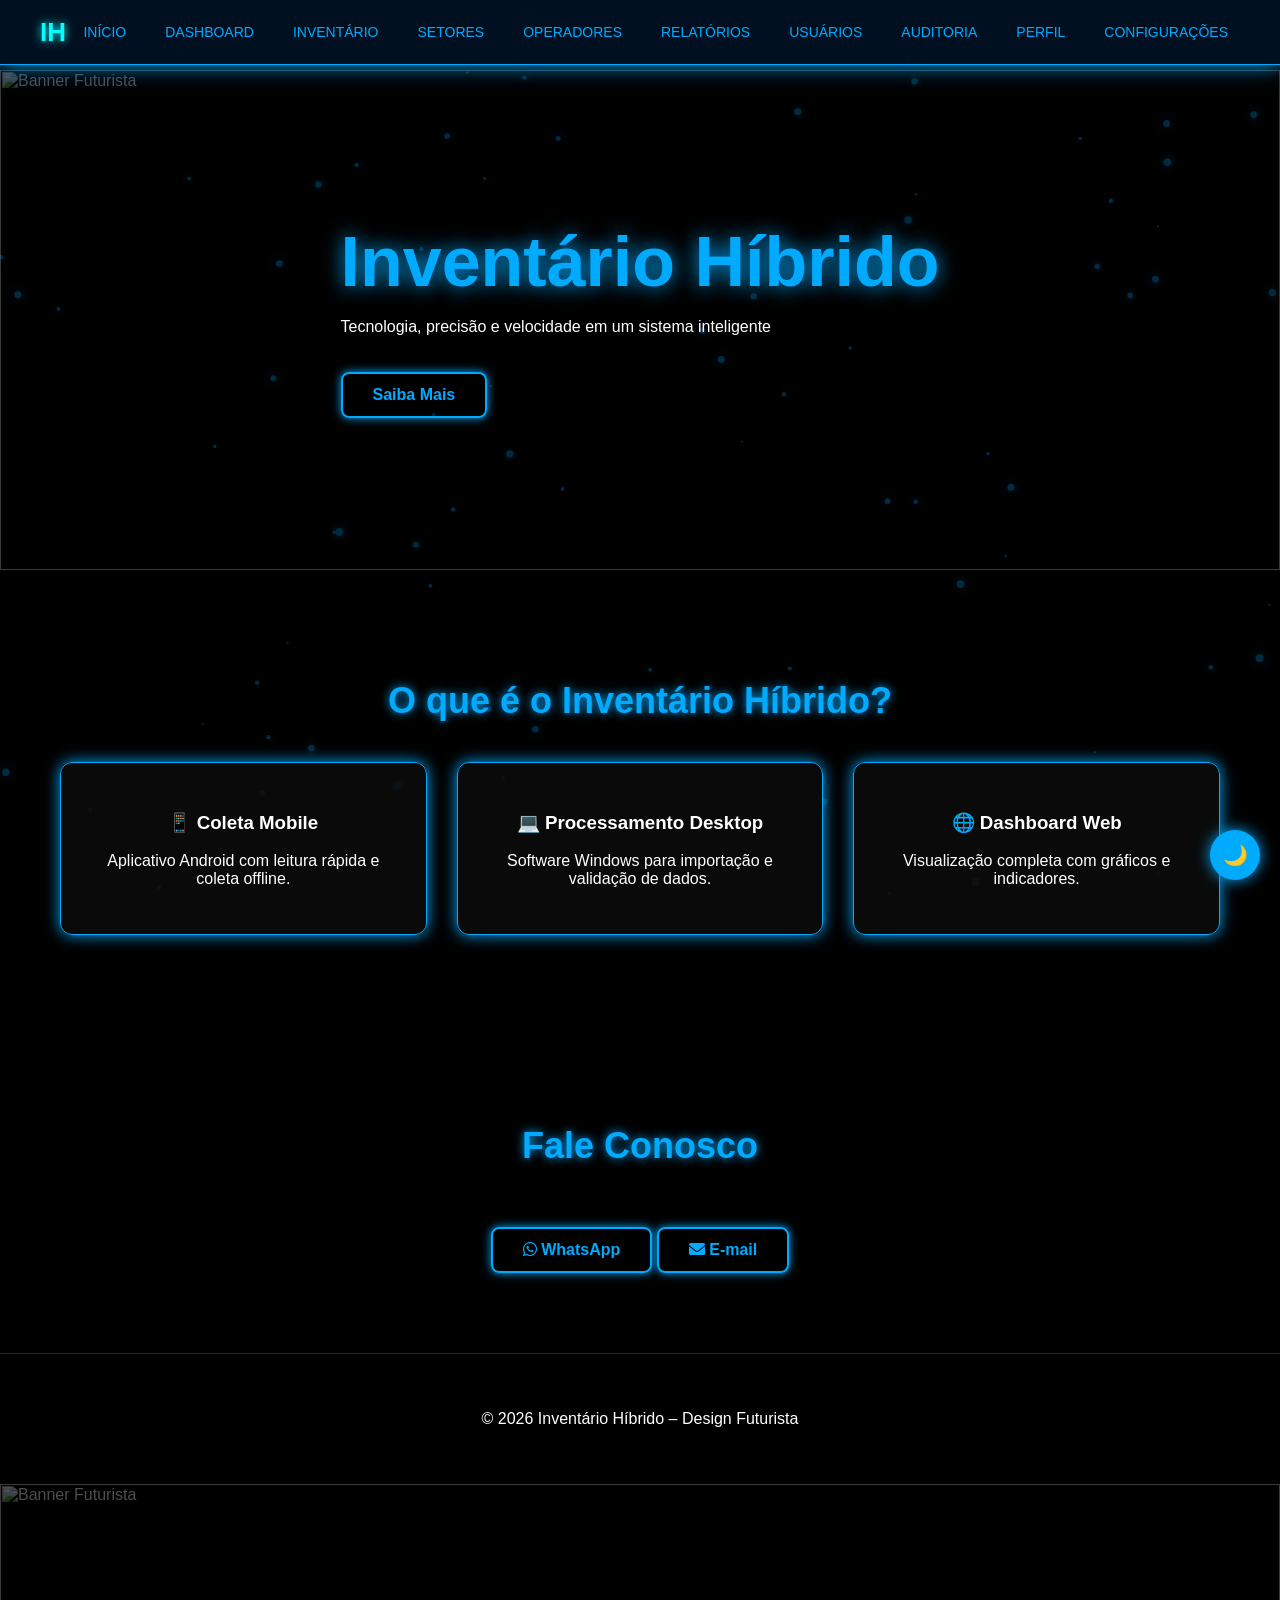
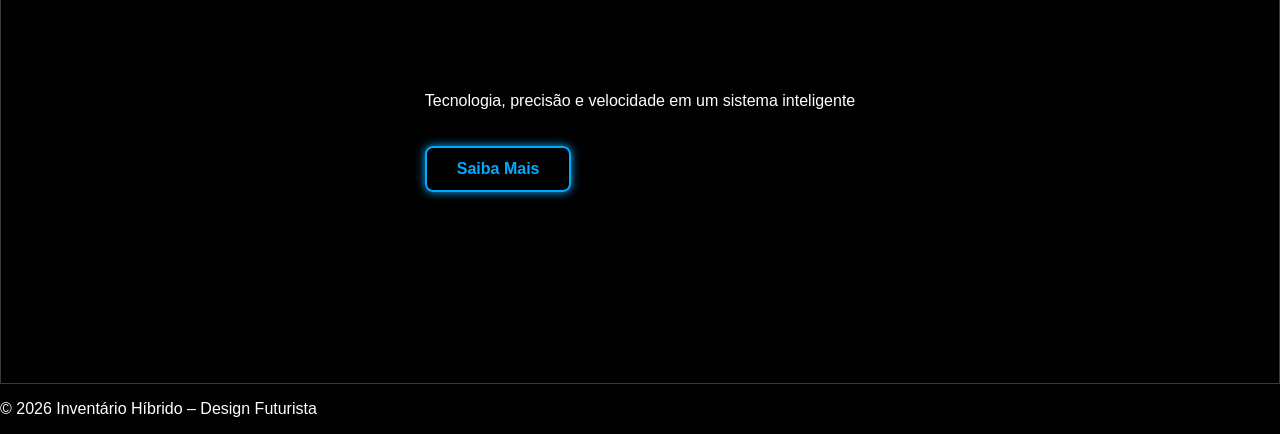
==== commit b521c2bb: "Update index.html" ====
--- a/index.html
+++ b/index.html
@@ -1,63 +1,80 @@
-<index.html>
-<!DOCTYPE html>
+<ind<!DOCTYPE html>
 <html lang="pt-BR">
 <head>
-  <meta charset="UTF-8">
-  <meta name="viewport" content="width=device-width, initial-scale=1.0">
-  <title>Inventário Híbrido – Futurista</title>
-  <link rel="stylesheet" href="style.css">
+    <meta charset="UTF-8">
+    <meta name="viewport" content="width=device-width, initial-scale=1.0">
+    <title>Inventário Híbrido – Futurista</title>
+    <link rel="stylesheet" href="https://cdnjs.cloudflare.com/ajax/libs/font-awesome/6.0.0/css/all.min.css">
+    <link rel="stylesheet" href="style.css">
 </head>
 <body>
 
-  <nav class="menu-futurista">
-    <div class="menu-logo">IH</div>
-    <ul class="menu-links">
-      <li><a href="index.html">Início</a></li>
-      <li><a href="dashboard.html">Dashboard</a></li>
-      <li><a href="inventario.html">Inventário</a></li>
-      <li><a href="setores.html">Setores</a></li>
-      <li><a href="operadores.html">Operadores</a></li>
-      <li><a href="relatorios.html">Relatórios</a></li>
-      <li><a href="usuarios.html">Usuários</a></li>
-      <li><a href="auditoria.html">Auditoria</a></li>
-      <li><a href="perfil.html">Perfil</a></li>
-      <li><a href="configuracoes.html">Configurações</a></li>
-    </ul>
-    <div class="menu-hamburguer" onclick="toggleMenu()">☰</div>
-  </nav>
+    <nav class="menu-futurista">
+        <div class="menu-logo">IH</div>
+        <ul class="menu-links">
+            <li><a href="index.html">Início</a></li>
+            <li><a href="dashboard.html">Dashboard</a></li>
+            <li><a href="inventario.html">Inventário</a></li>
+            <li><a href="setores.html">Setores</a></li>
+            <li><a href="operadores.html">Operadores</a></li>
+            <li><a href="relatorios.html">Relatórios</a></li>
+            <li><a href="usuarios.html">Usuários</a></li>
+            <li><a href="auditoria.html">Auditoria</a></li>
+            <li><a href="perfil.html">Perfil</a></li>
+            <li><a href="configuracoes.html">Configurações</a></li>
+        </ul>
+        <div class="menu-hamburguer" onclick="toggleMenu()">☰</div>
+    </nav>
 
-  <button id="theme-toggle" class="theme-btn">🌙</button>
+    <button id="theme-toggle" class="theme-btn">🌙</button>
 
-  <header class="hero">
-    <div class="hero-content">
-      <h1 class="glow-title">Inventário Híbrido</h1>
-      <p class="glow-subtitle">Tecnologia, precisão e velocidade em um sistema inteligente </p>
-      <a href="#sobre" class="btn-neon">Saiba Mais</a>
-    </div>
-    <img src="card/banner.jpg" class="hero-banner" alt="Banner Futurista">
-  </header>
+    <header class="hero">
+        <div class="hero-content">
+            <h1 class="glow-title">Inventário Híbrido</h1>
+            <p class="glow-subtitle">Tecnologia, precisão e velocidade em um sistema inteligente</p>
+            <a href="#sobre" class="btn-neon">Saiba Mais</a>
+        </div>
+        <img src="card/banner.jpg" class="hero-banner" alt="Banner Futurista">
+    </header>
 
-  <section id="sobre" class="section">
-    <h2 class="section-title">O que é o Inventário Híbrido? </h2>
-    <div class="grid-3">
-      <div class="card neon-card">
-        <h3>📱 Coleta Mobile</h3>
-        <p>Aplicativo Android com leitura rápida e coleta offline[cite: 2].</p>
-      </div>
-      <div class="card neon-card">
-        <h3>💻 Processamento Desktop</h3>
-        <p>Software Windows para importação e validação de dados[cite: 2].</p>
-      </div>
-      <div class="card neon-card">
-        <h3>🌐 Dashboard Web</h3>
-        <p>Visualização completa com gráficos e indicadores[cite: 3].</p>
-      </div>
-    </div>
-  </section>
+    <section id="sobre" class="section">
+        <h2 class="section-title">O que é o Inventário Híbrido?</h2>
+        <div class="grid-3">
+            <div class="card neon-card">
+                <h3>📱 Coleta Mobile</h3>
+                <p>Aplicativo Android com leitura rápida e coleta offline.</p>
+            </div>
+            <div class="card neon-card">
+                <h3>💻 Processamento Desktop</h3>
+                <p>Software Windows para importação e validação de dados.</p>
+            </div>
+            <div class="card neon-card">
+                <h3>🌐 Dashboard Web</h3>
+                <p>Visualização completa com gráficos e indicadores.</p>
+            </div>
+        </div>
+    </section>
 
-  <footer class="footer">
-    <p>© 2026 Inventário Híbrido – Design Futurista [cite: 6]</p>
-  </footer>
+    <section id="contato" class="section">
+        <h2 class="section-title">Fale Conosco</h2>
+        <div class="contact-icons">
+            <a href="https://wa.me/5562993747844" target="_blank" class="btn-neon btn-whatsapp">
+                <i class="fab fa-whatsapp"></i> WhatsApp
+            </a>
+
+            <a href="mailto:viniciuseroseamerico@outlook.com" class="btn-neon btn-email">
+                <i class="fas fa-envelope"></i> E-mail
+            </a>
+        </div>
+    </section>
+
+    <footer class="footer" style="text-align: center; padding: 40px 0; border-top: 1px solid rgba(0, 170, 255, 0.3);">
+        <p>© 2026 Inventário Híbrido – Design Futurista</p>
+    </footer>
+
+    <script src="script.js"></script>
+</body>
+</html></footer>
 
   <script src="script.js"></script>
 </body>
--- a/style.css
+++ b/style.css
@@ -1,428 +1,48 @@
 /* ============================
-   ESTILO GERAL
-============================ */
+   CONFIGURAÇÕES GERAIS
+============================ */
+* {
+  box-sizing: border-box;
+}
+
 body {
   margin: 0;
+  padding-top: 70px; /* Espaço para o menu fixo */
   background: #000;
   color: #fff;
-  font-family: Arial, sans-serif;
+  font-family: 'Segoe UI', Arial, sans-serif;
+  overflow-x: hidden;
+  transition: background 0.3s, color 0.3s;
 }
 
 .section {
-  padding: 80px 40px;
+  padding: 80px 20px;
   text-align: center;
 }
 
 .section-title {
-  font-size: 36px;
+  font-size: clamp(24px, 5vw, 36px);
   margin-bottom: 40px;
   color: #00aaff;
   text-shadow: 0 0 10px #00aaff;
 }
 
-.dark-section {
-  background: #0a0a0a;
-}
-
-/* ============================
-   HERO
-============================ */
-.hero {
-  position: relative;
-  height: 500px;
-  overflow: hidden;
-}
-
-.hero-banner {
-  width: 100%;
-  height: 100%;
-  object-fit: cover;
-  opacity: 0.25;
-}
-
-.hero-content {
-  position: absolute;
-  top: 50%;
-  left: 50%;
-  transform: translate(-50%, -50%);
-  text-align: center;
-}
-
-.glow-title {
-  font-size: 60px;
-  color: #00aaff;
-  text-shadow: 0 0 20px #00aaff;
-}
-
-.glow-subtitle {
-  font-size: 22px;
-  margin-bottom: 20px;
-  opacity: 0.9;
-}
-
-/* ============================
-   BOTÃO NEON
-============================ */
-.btn-neon {
-  padding: 12px 30px;
-  border: 2px solid #00aaff;
-  color: #00aaff;
-  text-decoration: none;
-  font-size: 20px;
-  border-radius: 8px;
-  transition: 0.3s;
-  box-shadow: 0 0 10px #00aaff;
-}
-
-.btn-neon:hover {
-  background: #00aaff;
-  color: #000;
-  box-shadow: 0 0 20px #00aaff;
-}
-
-/* ============================
-   CARDS NEON
-============================ */
-.neon-card {
-  padding: 30px;
-  border-radius: 12px;
-  background: #0d0d0d;
-  border: 1px solid #00aaff;
-  box-shadow: 0 0 15px #00aaff;
-  transition: 0.3s;
-}
-
-.neon-card:hover {
-  transform: translateY(-10px);
-  box-shadow: 0 0 25px #00aaff;
-}
-
-/* ============================
-   TECNOLOGIAS
-============================ */
-.tech-card {
-  padding: 30px;
-  border-radius: 12px;
-  background: #111;
-  border: 1px solid #00aaff;
-  transition: 0.3s;
-}
-
-.tech-card:hover {
-  box-shadow: 0 0 20px #00aaff;
-}
-
-/* ============================
-   EQUIPAMENTOS
-============================ */
-.equip-card img {
-  width: 100%;
-  height: 200px;
-  object-fit: cover;
-  border-radius: 12px;
-  box-shadow: 0 0 15px #00aaff;
-}
-
-.equip-card h3 {
-  margin-top: 15px;
-  color: #00aaff;
-}
-
-/* ============================
-   DASHBOARD
-============================ */
-.dashboard-box {
-  display: flex;
-  justify-content: center;
-  align-items: center;
-}
-
-.dashboard-box img {
-  width: 100%;
-  max-width: 900px;
-  border-radius: 12px;
-  box-shadow: 0 0 25px #00aaff;
-  animation: floatDash 4s ease-in-out infinite, glowDash 2.5s ease-in-out infinite;
-}
-
-@keyframes floatDash {
-  0%, 100% { transform: translateY(0); }
-  50% { transform: translateY(-10px); }
-}
-
-@keyframes glowDash {
-  0%, 100% { box-shadow: 0 0 20px #00aaff; }
-  50% { box-shadow: 0 0 40px #00ffff; }
-}
-
-/* ============================
-   CONTATO
-============================ */
-.contact {
-  padding: 80px 40px;
-  background: #000;
-}
-
-.contact-icons {
-  display: flex;
-  justify-content: center;
-  gap: 40px;
-}
-
-.contact-icons img {
-  width: 40px;
-}
-
-/* ============================
-   FOOTER
-============================ */
-.footer {
-  padding: 20px;
-  text-align: center;
-  background: #050505;
-  border-top: 1px solid #00aaff;
-}
-
-/* ============================
-   GRID + EFEITO 3D
-============================ */
-.grid-3 {
-  display: grid;
-  gap: 30px;
-  grid-template-columns: repeat(3, 1fr);
-  perspective: 1000px;
-}
-
-.neon-card,
-.tech-card,
-.equip-card {
-  transform-style: preserve-3d;
-  transition: transform 0.3s ease, box-shadow 0.3s ease;
-}
-
-.neon-card:hover,
-.tech-card:hover,
-.equip-card:hover {
-  transform: translateY(-10px) rotateX(8deg) rotateY(-8deg);
-  box-shadow: 0 0 30px #00aaff;
-}
-
-/* ============================
-   BOTÃO TEMA (CLARO/ESCURO)
-============================ */
-.theme-btn {
-  position: fixed;
-  top: 20px;
-  right: 20px;
-  background: #00aaff;
-  color: #000;
-  border: none;
-  padding: 12px 16px;
-  font-size: 20px;
-  border-radius: 50%;
-  cursor: pointer;
-  box-shadow: 0 0 15px #00aaff;
-  transition: 0.3s;
-  z-index: 9999;
-}
-
-.theme-btn:hover {
-  box-shadow: 0 0 25px #00aaff;
-}
-
-/* ============================
-   TEMA CLARO
-============================ */
-.light-mode {
-  background: #f5f5f5;
-  color: #000;
-}
-
-.light-mode .section-title {
-  color: #0077cc;
-  text-shadow: 0 0 10px #0099ff;
-}
-
-.light-mode .neon-card,
-.light-mode .tech-card {
-  background: #ffffff;
-  border: 1px solid #0099ff;
-  box-shadow: 0 0 10px #0099ff;
-}
-
-.light-mode .equip-card img {
-  box-shadow: 0 0 15px #0099ff;
-}
-
-.light-mode .footer {
-  background: #e0e0e0;
-  border-top: 1px solid #0099ff;
-}
-
-.light-mode .btn-neon {
-  border-color: #0099ff;
-  color: #0099ff;
-  box-shadow: 0 0 10px #0099ff;
-}
-
-.light-mode .btn-neon:hover {
-  background: #0099ff;
-  color: #fff;
-}
-.small-hero {
-  height: 300px;
-}
-
-.chart {
-  max-width: 900px;
-  margin: auto;
-}
-.small-hero {
-  height: 300px;
-}
-
-.big-number {
-  font-size: 40px;
-  color: #00ffff;
-  text-shadow: 0 0 15px #00ffff;
-}
-
-.report-table {
-  width: 90%;
-  margin: auto;
-  border-collapse: collapse;
-  background: rgba(0, 20, 40, 0.35);
-  backdrop-filter: blur(6px);
-  border: 1px solid #00aaff;
-  box-shadow: 0 0 20px #00aaff;
-}
-
-.report-table th,
-.report-table td {
-  padding: 15px;
-  border-bottom: 1px solid #00aaff;
-}
-
-.report-table th {
-  color: #00ffff;
-  font-size: 18px;
-}
-
-.report-table tr:hover {
-  background: rgba(0, 170, 255, 0.2);
-}
-.foto-operador {
-  width: 100%;
-  height: 220px;
-  object-fit: cover;
-  border-radius: 12px;
-  margin-bottom: 15px;
-  box-shadow: 0 0 15px #00aaff;
-}
-
-.operador-card h3 {
-  color: #00ffff;
-  margin-bottom: 10px;
-}
-
-.operador-card p {
-  font-size: 18px;
-}
-.setor-card h3 {
-  color: #00ffff;
-  margin-bottom: 10px;
-}
-
-.setor-card p {
-  font-size: 18px;
-}
-.filtros-container {
-  display: flex;
-  justify-content: center;
-  gap: 20px;
-  margin-bottom: 40px;
-}
-
-.filtro-input {
-  padding: 12px;
-  border-radius: 8px;
-  border: 1px solid #00aaff;
-  background: rgba(0, 20, 40, 0.35);
-  color: #fff;
-  font-size: 16px;
-  width: 250px;
-}
-/* ============================
-   LOGIN FUTURISTA
-============================ */
-.login-container {
-  height: 100vh;
-  display: flex;
-  justify-content: center;
-  align-items: center;
-}
-
-.login-card {
-  width: 350px;
-  padding: 40px;
-  text-align: center;
-  backdrop-filter: blur(10px);
-  background: rgba(0, 20, 40, 0.35);
-  border: 1px solid #00aaff;
-  box-shadow: 0 0 25px #00aaff;
-  border-radius: 12px;
-  animation: fadeIn 1s ease;
-}
-
-.login-title {
-  font-size: 28px;
-  margin-bottom: 25px;
-  color: #00ffff;
-  text-shadow: 0 0 10px #00ffff;
-}
-
-.login-input {
-  width: 90%;
-  padding: 12px;
-  margin: 10px 0;
-  border-radius: 8px;
-  border: 1px solid #00aaff;
-  background: rgba(0, 20, 40, 0.35);
-  color: #fff;
-  font-size: 16px;
-}
-
-.login-btn {
-  width: 100%;
-  margin-top: 20px;
-}
-
-.login-msg {
-  margin-top: 15px;
-  font-size: 16px;
-  min-height: 20px;
-}
-
-@keyframes fadeIn {
-  from { opacity: 0; transform: translateY(20px); }
-  to { opacity: 1; transform: translateY(0); }
-}
-/* ============================
-   MENU FUTURISTA FIXO
+/* ============================
+   MENU FUTURISTA FIXO 
 ============================ */
 .menu-futurista {
   position: fixed;
   top: 0;
   width: 100%;
   height: 65px;
-  background: rgba(0, 20, 40, 0.45);
+  background: rgba(0, 20, 40, 0.8);
   backdrop-filter: blur(10px);
   border-bottom: 1px solid #00aaff;
   display: flex;
   align-items: center;
   justify-content: space-between;
   padding: 0 40px;
-  z-index: 9999;
+  z-index: 10000;
   box-shadow: 0 0 20px #00aaff;
 }
 
@@ -436,13 +56,16 @@
 .menu-links {
   list-style: none;
   display: flex;
-  gap: 25px;
+  gap: 15px;
+  margin: 0;
+  padding: 0;
 }
 
 .menu-links li a {
   color: #00aaff;
   text-decoration: none;
-  font-size: 18px;
+  font-size: 14px;
+  text-transform: uppercase;
   transition: 0.3s;
   padding: 8px 12px;
   border-radius: 6px;
@@ -454,7 +77,7 @@
   box-shadow: 0 0 15px #00aaff;
 }
 
-/* HAMBÚRGUER (MOBILE) */
+/* HAMBÚRGUER (MOBILE)  */
 .menu-hamburguer {
   display: none;
   font-size: 28px;
@@ -462,97 +85,131 @@
   color: #00ffff;
 }
 
-/* RESPONSIVO */
+/* ============================
+   HERO & BOTÕES 
+============================ */
+.hero {
+  position: relative;
+  height: 500px;
+  display: flex;
+  align-items: center;
+  justify-content: center;
+  overflow: hidden;
+}
+
+.hero-banner {
+  position: absolute;
+  width: 100%;
+  height: 100%;
+  object-fit: cover;
+  opacity: 0.3;
+  z-index: -1;
+}
+
+.glow-title {
+  font-size: clamp(40px, 8vw, 70px);
+  color: #00aaff;
+  text-shadow: 0 0 20px #00aaff;
+  margin: 0;
+}
+
+.btn-neon {
+  display: inline-block;
+  margin-top: 20px;
+  padding: 12px 30px;
+  border: 2px solid #00aaff;
+  color: #00aaff;
+  text-decoration: none;
+  font-weight: bold;
+  border-radius: 8px;
+  transition: 0.3s;
+  box-shadow: 0 0 10px #00aaff;
+}
+
+.btn-neon:hover {
+  background: #00aaff;
+  color: #000;
+  box-shadow: 0 0 25px #00aaff;
+}
+
+/* ============================
+   GRID E CARDS 
+============================ */
+.grid-3 {
+  display: grid;
+  gap: 30px;
+  grid-template-columns: repeat(auto-fit, minmax(280px, 1fr));
+  max-width: 1200px;
+  margin: 0 auto;
+  padding: 0 20px;
+}
+
+.neon-card {
+  padding: 30px;
+  border-radius: 12px;
+  background: rgba(13, 13, 13, 0.8);
+  border: 1px solid #00aaff;
+  box-shadow: 0 0 15px #00aaff;
+  transition: 0.3s;
+}
+
+.neon-card:hover {
+  transform: translateY(-10px) rotateX(5deg);
+  box-shadow: 0 0 25px #00aaff;
+}
+
+/* ============================
+   MODO CLARO (LIGHT MODE) 
+============================ */
+.light-mode {
+  background: #f0f2f5;
+  color: #1a1a1a;
+}
+
+.light-mode .menu-futurista {
+  background: rgba(255, 255, 255, 0.9);
+  border-bottom: 1px solid #0077cc;
+}
+
+.light-mode .neon-card {
+  background: #fff;
+  color: #333;
+  box-shadow: 0 4px 15px rgba(0, 119, 204, 0.2);
+}
+
+/* ============================
+   RESPONSIVIDADE 
+============================ */
 @media (max-width: 900px) {
+  .menu-hamburguer { display: block; }
+  
   .menu-links {
     position: fixed;
     top: 65px;
     right: -100%;
     width: 250px;
     height: calc(100vh - 65px);
-    background: rgba(0, 20, 40, 0.9);
-    backdrop-filter: blur(10px);
+    background: rgba(0, 10, 20, 0.95);
     flex-direction: column;
-    padding: 30px;
-    gap: 20px;
+    padding: 40px 20px;
     transition: 0.4s;
-    border-left: 1px solid #00aaff;
   }
 
-  .menu-links.show-menu {
-    right: 0;
-  }
-
-  .menu-hamburguer {
-    display: block;
-  }
-}
-
-/* TEMA CLARO */
-.light-mode .menu-futurista {
-  background: rgba(255, 255, 255, 0.6);
-  border-bottom: 1px solid #0099ff;
-}
-
-.light-mode .menu-links li a {
-  color: #0099ff;
-}
-
-.light-mode .menu-links li a:hover {
-  background: #0099ff;
-  color: #fff;
-}
-/* Auditoria */
-.filtros-container {
-  display: flex;
-  justify-content: center;
-  gap: 20px;
-  margin-bottom: 40px;
-}
-/* ============================
-   PERFIL DO USUÁRIO
-============================ */
-.perfil-card {
-  max-width: 450px;
-  margin: auto;
-  padding: 30px;
-  text-align: center;
-}
-
-.avatar-container {
-  display: flex;
-  flex-direction: column;
-  align-items: center;
-  margin-bottom: 20px;
-}
-
-.avatar-img {
-  width: 140px;
-  height: 140px;
+  .menu-links.show-menu { right: 0; }
+}
+
+/* BOTÃO DE TEMA  */
+.theme-btn {
+  position: fixed;
+  bottom: 20px;
+  right: 20px;
+  z-index: 999;
+  width: 50px;
+  height: 50px;
   border-radius: 50%;
-  object-fit: cover;
-  border: 3px solid #00aaff;
-  box-shadow: 0 0 20px #00aaff;
-  margin-bottom: 10px;
-}
-
-#avatarInput {
-  margin-top: 10px;
-  color: #fff;
-}
-
-.perfil-input {
-  width: 90%;
-  padding: 12px;
-  margin: 10px 0;
-  border-radius: 8px;
-  border: 1px solid #00aaff;
-  background: rgba(0, 20, 40, 0.35);
-  color: #fff;
-  font-size: 16px;
-}
-
-.perfil-msg {
-  margin-top: 15px;
-  font-size: 16px;
-}
+  border: none;
+  background: #00aaff;
+  cursor: pointer;
+  font-size: 20px;
+  box-shadow: 0 0 15px #00aaff;
+}
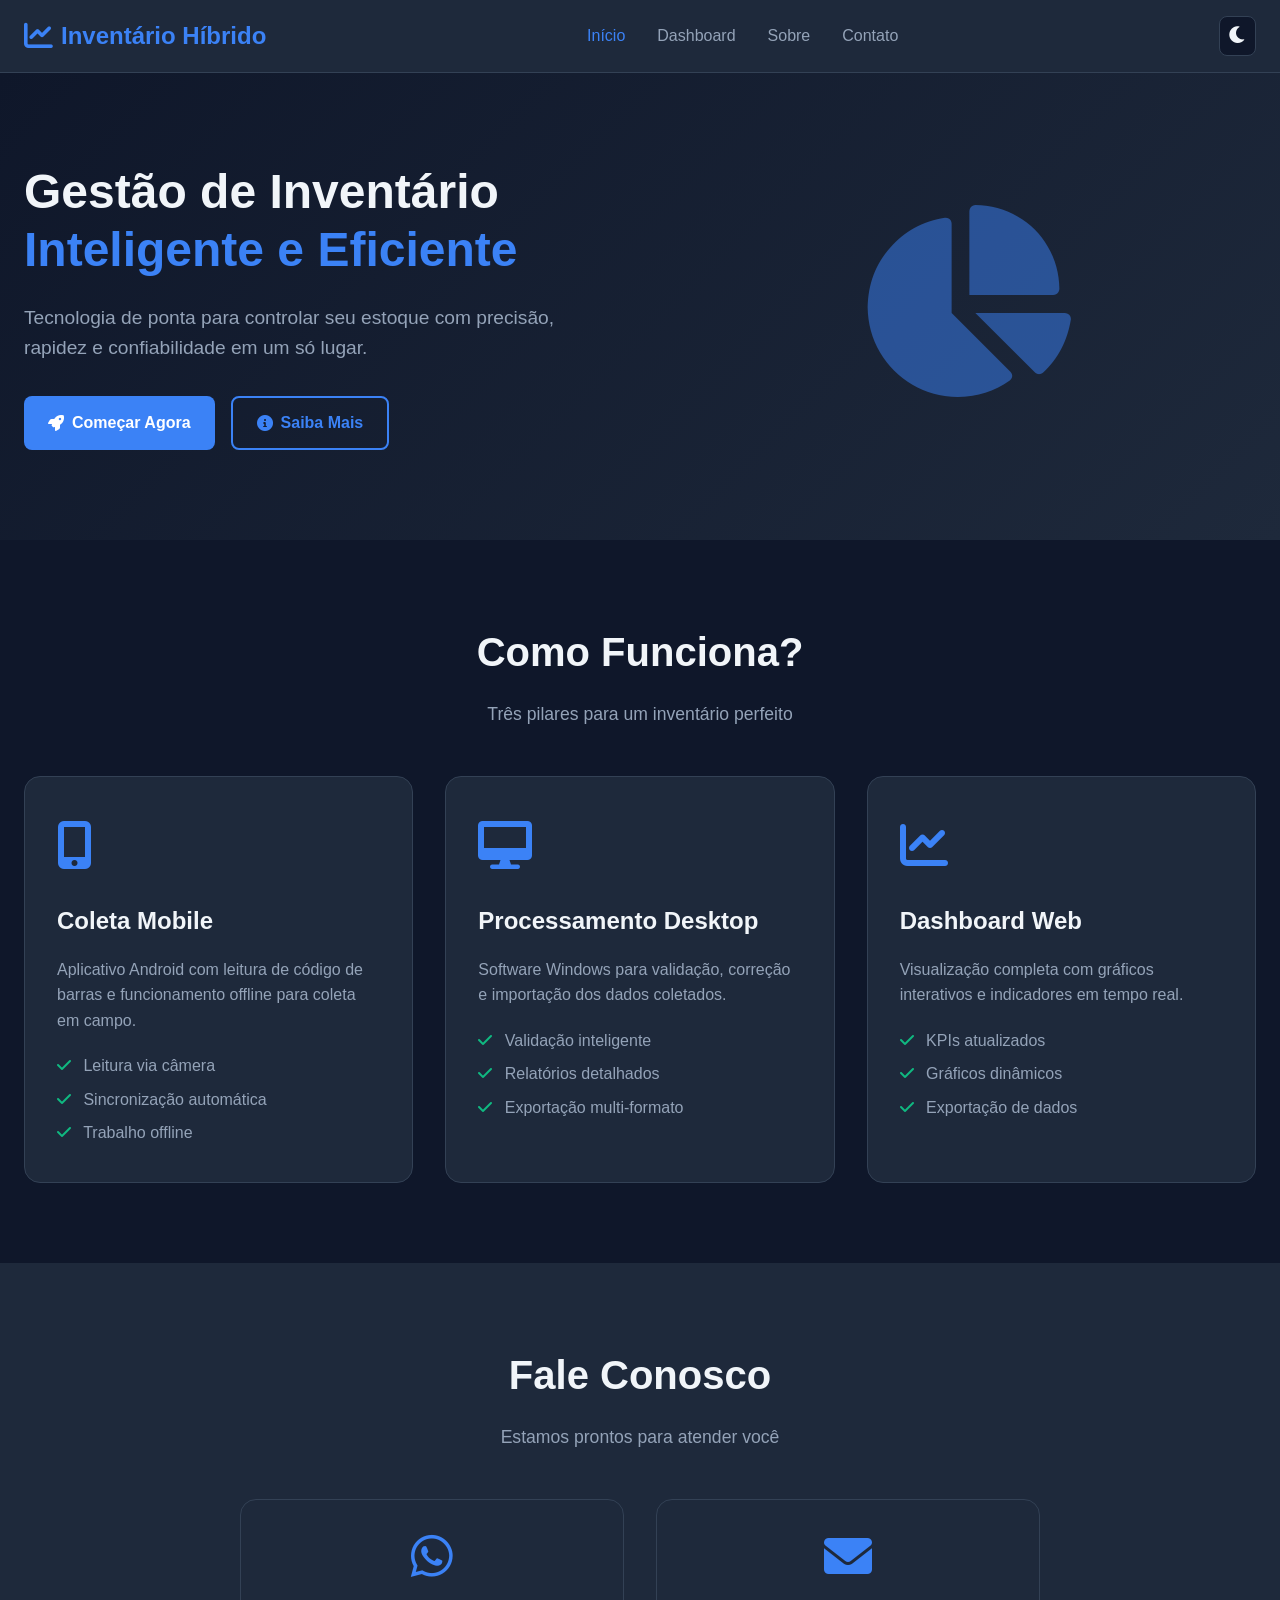
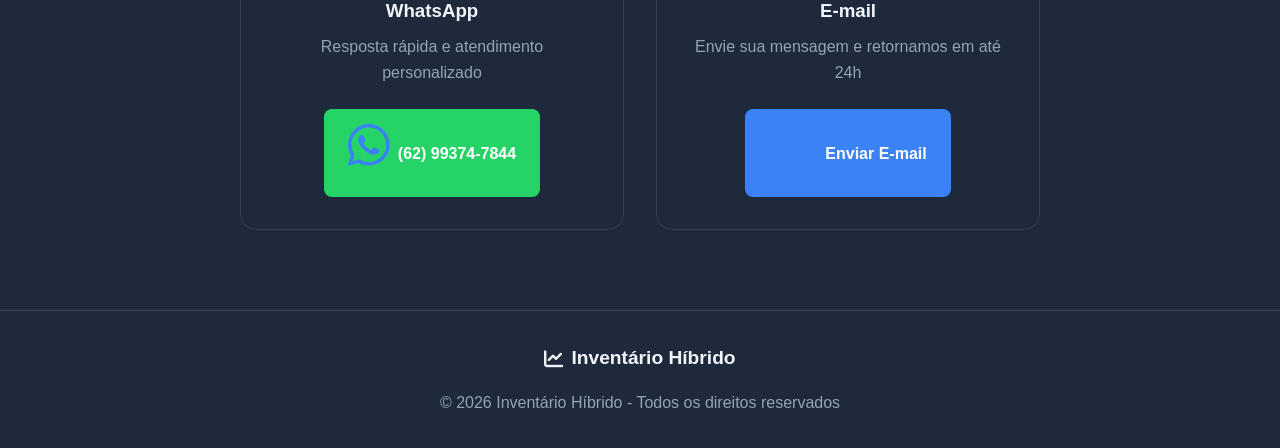
==== commit 0a38e2f5: "Update index.html" ====
--- a/index.html
+++ b/index.html
@@ -1,99 +1,153 @@
-<ind<!DOCTYPE html>
+<!DOCTYPE html>
 <html lang="pt-BR">
 <head>
     <meta charset="UTF-8">
     <meta name="viewport" content="width=device-width, initial-scale=1.0">
-    <title>Inventário Híbrido – Futurista</title>
+    <title>Inventário Híbrido | Sistema Inteligente de Gestão</title>
     <link rel="stylesheet" href="https://cdnjs.cloudflare.com/ajax/libs/font-awesome/6.0.0/css/all.min.css">
     <link rel="stylesheet" href="style.css">
 </head>
 <body>
-
-    <nav class="menu-futurista">
-        <div class="menu-logo">IH</div>
-        <ul class="menu-links">
-            <li><a href="index.html">Início</a></li>
-            <li><a href="dashboard.html">Dashboard</a></li>
-            <li><a href="inventario.html">Inventário</a></li>
-            <li><a href="setores.html">Setores</a></li>
-            <li><a href="operadores.html">Operadores</a></li>
-            <li><a href="relatorios.html">Relatórios</a></li>
-            <li><a href="usuarios.html">Usuários</a></li>
-            <li><a href="auditoria.html">Auditoria</a></li>
-            <li><a href="perfil.html">Perfil</a></li>
-            <li><a href="configuracoes.html">Configurações</a></li>
-        </ul>
-        <div class="menu-hamburguer" onclick="toggleMenu()">☰</div>
+    <!-- Menu de Navegação -->
+    <nav class="navbar">
+        <div class="nav-container">
+            <div class="logo">
+                <i class="fas fa-chart-line"></i>
+                <span>Inventário Híbrido</span>
+            </div>
+            <button class="mobile-menu-btn" id="mobileMenuBtn">
+                <i class="fas fa-bars"></i>
+            </button>
+            <ul class="nav-menu" id="navMenu">
+                <li><a href="index.html" class="active">Início</a></li>
+                <li><a href="dashboard.html">Dashboard</a></li>
+                <li><a href="#sobre">Sobre</a></li>
+                <li><a href="#contato">Contato</a></li>
+            </ul>
+            <button class="theme-toggle" id="themeToggle">
+                <i class="fas fa-moon"></i>
+            </button>
+        </div>
     </nav>
 
-    <button id="theme-toggle" class="theme-btn">🌙</button>
-
+    <!-- Hero Section -->
     <header class="hero">
-        <div class="hero-content">
-            <h1 class="glow-title">Inventário Híbrido</h1>
-            <p class="glow-subtitle">Tecnologia, precisão e velocidade em um sistema inteligente</p>
-            <a href="#sobre" class="btn-neon">Saiba Mais</a>
+        <div class="hero-container">
+            <div class="hero-content">
+                <h1 class="hero-title">
+                    Gestão de Inventário<br>
+                    <span class="highlight">Inteligente e Eficiente</span>
+                </h1>
+                <p class="hero-subtitle">
+                    Tecnologia de ponta para controlar seu estoque com precisão, 
+                    rapidez e confiabilidade em um só lugar.
+                </p>
+                <div class="hero-buttons">
+                    <a href="dashboard.html" class="btn btn-primary">
+                        <i class="fas fa-rocket"></i> Começar Agora
+                    </a>
+                    <a href="#sobre" class="btn btn-secondary">
+                        <i class="fas fa-info-circle"></i> Saiba Mais
+                    </a>
+                </div>
+            </div>
+            <div class="hero-image">
+                <i class="fas fa-chart-pie"></i>
+            </div>
         </div>
-        <img src="card/banner.jpg" class="hero-banner" alt="Banner Futurista">
     </header>
 
+    <!-- Sobre Section -->
     <section id="sobre" class="section">
-        <h2 class="section-title">O que é o Inventário Híbrido?</h2>
-        <div class="grid-3">
-            <div class="card neon-card">
-                <h3>📱 Coleta Mobile</h3>
-                <p>Aplicativo Android com leitura rápida e coleta offline.</p>
+        <div class="container">
+            <div class="section-header">
+                <h2 class="section-title">Como Funciona?</h2>
+                <p class="section-subtitle">Três pilares para um inventário perfeito</p>
             </div>
-            <div class="card neon-card">
-                <h3>💻 Processamento Desktop</h3>
-                <p>Software Windows para importação e validação de dados.</p>
-            </div>
-            <div class="card neon-card">
-                <h3>🌐 Dashboard Web</h3>
-                <p>Visualização completa com gráficos e indicadores.</p>
+            <div class="features-grid">
+                <div class="feature-card">
+                    <div class="feature-icon">
+                        <i class="fas fa-mobile-alt"></i>
+                    </div>
+                    <h3>Coleta Mobile</h3>
+                    <p>Aplicativo Android com leitura de código de barras e funcionamento offline para coleta em campo.</p>
+                    <ul class="feature-list">
+                        <li><i class="fas fa-check"></i> Leitura via câmera</li>
+                        <li><i class="fas fa-check"></i> Sincronização automática</li>
+                        <li><i class="fas fa-check"></i> Trabalho offline</li>
+                    </ul>
+                </div>
+                <div class="feature-card">
+                    <div class="feature-icon">
+                        <i class="fas fa-desktop"></i>
+                    </div>
+                    <h3>Processamento Desktop</h3>
+                    <p>Software Windows para validação, correção e importação dos dados coletados.</p>
+                    <ul class="feature-list">
+                        <li><i class="fas fa-check"></i> Validação inteligente</li>
+                        <li><i class="fas fa-check"></i> Relatórios detalhados</li>
+                        <li><i class="fas fa-check"></i> Exportação multi-formato</li>
+                    </ul>
+                </div>
+                <div class="feature-card">
+                    <div class="feature-icon">
+                        <i class="fas fa-chart-line"></i>
+                    </div>
+                    <h3>Dashboard Web</h3>
+                    <p>Visualização completa com gráficos interativos e indicadores em tempo real.</p>
+                    <ul class="feature-list">
+                        <li><i class="fas fa-check"></i> KPIs atualizados</li>
+                        <li><i class="fas fa-check"></i> Gráficos dinâmicos</li>
+                        <li><i class="fas fa-check"></i> Exportação de dados</li>
+                    </ul>
+                </div>
             </div>
         </div>
     </section>
 
-    <section id="contato" class="section">
-        <h2 class="section-title">Fale Conosco</h2>
-        <div class="contact-icons">
-            <a href="https://wa.me/5562993747844" target="_blank" class="btn-neon btn-whatsapp">
-                <i class="fab fa-whatsapp"></i> WhatsApp
-            </a>
-
-            <a href="mailto:viniciuseroseamerico@outlook.com" class="btn-neon btn-email">
-                <i class="fas fa-envelope"></i> E-mail
-            </a>
+    <!-- Contato Section -->
+    <section id="contato" class="section contact-section">
+        <div class="container">
+            <div class="section-header">
+                <h2 class="section-title">Fale Conosco</h2>
+                <p class="section-subtitle">Estamos prontos para atender você</p>
+            </div>
+            <div class="contact-grid">
+                <div class="contact-card">
+                    <i class="fab fa-whatsapp"></i>
+                    <h3>WhatsApp</h3>
+                    <p>Resposta rápida e atendimento personalizado</p>
+                    <a href="https://wa.me/5562993747844" class="btn btn-whatsapp" target="_blank">
+                        <i class="fab fa-whatsapp"></i> (62) 99374-7844
+                    </a>
+                </div>
+                <div class="contact-card">
+                    <i class="fas fa-envelope"></i>
+                    <h3>E-mail</h3>
+                    <p>Envie sua mensagem e retornamos em até 24h</p>
+                    <a href="mailto:viniciuseroseamerico@outlook.com" class="btn btn-email">
+                        <i class="fas fa-envelope"></i> Enviar E-mail
+                    </a>
+                </div>
+            </div>
         </div>
     </section>
 
-    <footer class="footer" style="text-align: center; padding: 40px 0; border-top: 1px solid rgba(0, 170, 255, 0.3);">
-        <p>© 2026 Inventário Híbrido – Design Futurista</p>
+    <!-- Footer -->
+    <footer class="footer">
+        <div class="container">
+            <div class="footer-content">
+                <div class="footer-logo">
+                    <i class="fas fa-chart-line"></i>
+                    <span>Inventário Híbrido</span>
+                </div>
+                <p class="footer-copyright">
+                    &copy; 2026 Inventário Híbrido - Todos os direitos reservados
+                </p>
+            </div>
+        </div>
     </footer>
 
     <script src="script.js"></script>
 </body>
-</html></footer>
-
-  <script src="script.js"></script>
-</body>
 </html>
-</nav>
-
-<header class="hero">
-  <div class="hero-content">
-    <h1 class="glow-title"><span id="typing"></span></h1>
-    <p class="glow-subtitle">Tecnologia, precisão e velocidade em um sistema inteligente</p>
-    <a href="#sobre" class="btn-neon">Saiba Mais</a>
-  </div>
-  <img src="./card/banner.jpg" class="hero-banner" alt="Banner Futurista">
-</header>
-
-<footer class="footer">
-  <p>© 2026 Inventário Híbrido – Design Futurista</p>
-</footer>
-
-<script src="./js/script.js"></script>
-</body>
-</html>
--- a/style.css
+++ b/style.css
@@ -1,215 +1,554 @@
-/* ============================
-   CONFIGURAÇÕES GERAIS
-============================ */
+/* ====================
+   RESET E VARIÁVEIS
+==================== */
 * {
-  box-sizing: border-box;
+    margin: 0;
+    padding: 0;
+    box-sizing: border-box;
+}
+
+:root {
+    /* Dark Mode (padrão) */
+    --bg-primary: #0f172a;
+    --bg-secondary: #1e293b;
+    --bg-card: #1e293b;
+    --text-primary: #f1f5f9;
+    --text-secondary: #94a3b8;
+    --accent-primary: #3b82f6;
+    --accent-secondary: #06b6d4;
+    --border-color: #334155;
+    --success: #10b981;
+    --warning: #f59e0b;
+    --danger: #ef4444;
+    --shadow: 0 4px 6px -1px rgba(0, 0, 0, 0.3);
+}
+
+body.light-mode {
+    --bg-primary: #f8fafc;
+    --bg-secondary: #ffffff;
+    --bg-card: #ffffff;
+    --text-primary: #0f172a;
+    --text-secondary: #475569;
+    --border-color: #e2e8f0;
+    --shadow: 0 4px 6px -1px rgba(0, 0, 0, 0.1);
 }
 
 body {
-  margin: 0;
-  padding-top: 70px; /* Espaço para o menu fixo */
-  background: #000;
-  color: #fff;
-  font-family: 'Segoe UI', Arial, sans-serif;
-  overflow-x: hidden;
-  transition: background 0.3s, color 0.3s;
-}
-
+    background: var(--bg-primary);
+    color: var(--text-primary);
+    font-family: 'Segoe UI', Tahoma, Geneva, Verdana, sans-serif;
+    line-height: 1.6;
+    transition: background 0.3s, color 0.3s;
+}
+
+.container {
+    max-width: 1280px;
+    margin: 0 auto;
+    padding: 0 24px;
+}
+
+/* ====================
+   NAVBAR
+==================== */
+.navbar {
+    background: var(--bg-secondary);
+    border-bottom: 1px solid var(--border-color);
+    position: sticky;
+    top: 0;
+    z-index: 1000;
+    backdrop-filter: blur(10px);
+}
+
+.nav-container {
+    max-width: 1280px;
+    margin: 0 auto;
+    padding: 1rem 24px;
+    display: flex;
+    justify-content: space-between;
+    align-items: center;
+}
+
+.logo {
+    display: flex;
+    align-items: center;
+    gap: 0.5rem;
+    font-size: 1.5rem;
+    font-weight: bold;
+    color: var(--accent-primary);
+}
+
+.logo i {
+    font-size: 1.8rem;
+}
+
+.nav-menu {
+    display: flex;
+    gap: 2rem;
+    list-style: none;
+}
+
+.nav-menu a {
+    color: var(--text-secondary);
+    text-decoration: none;
+    font-weight: 500;
+    transition: color 0.3s;
+    padding: 0.5rem 0;
+}
+
+.nav-menu a:hover,
+.nav-menu a.active {
+    color: var(--accent-primary);
+}
+
+.theme-toggle {
+    background: var(--bg-primary);
+    border: 1px solid var(--border-color);
+    color: var(--text-primary);
+    cursor: pointer;
+    padding: 0.5rem;
+    border-radius: 0.5rem;
+    font-size: 1.2rem;
+    transition: all 0.3s;
+}
+
+.mobile-menu-btn {
+    display: none;
+    background: none;
+    border: none;
+    color: var(--text-primary);
+    font-size: 1.5rem;
+    cursor: pointer;
+}
+
+/* ====================
+   HERO SECTION
+==================== */
+.hero {
+    background: linear-gradient(135deg, var(--bg-primary) 0%, var(--bg-secondary) 100%);
+    padding: 80px 0;
+    overflow: hidden;
+}
+
+.hero-container {
+    max-width: 1280px;
+    margin: 0 auto;
+    padding: 0 24px;
+    display: grid;
+    grid-template-columns: 1fr 1fr;
+    gap: 4rem;
+    align-items: center;
+}
+
+.hero-title {
+    font-size: 3rem;
+    line-height: 1.2;
+    margin-bottom: 1.5rem;
+}
+
+.highlight {
+    color: var(--accent-primary);
+    position: relative;
+}
+
+.hero-subtitle {
+    color: var(--text-secondary);
+    font-size: 1.2rem;
+    margin-bottom: 2rem;
+}
+
+.hero-buttons {
+    display: flex;
+    gap: 1rem;
+    flex-wrap: wrap;
+}
+
+.hero-image {
+    text-align: center;
+    font-size: 12rem;
+    color: var(--accent-primary);
+    opacity: 0.5;
+}
+
+/* ====================
+   BOTÕES
+==================== */
+.btn {
+    display: inline-flex;
+    align-items: center;
+    gap: 0.5rem;
+    padding: 0.75rem 1.5rem;
+    border-radius: 0.5rem;
+    text-decoration: none;
+    font-weight: 600;
+    transition: all 0.3s;
+    cursor: pointer;
+    border: none;
+}
+
+.btn-primary {
+    background: var(--accent-primary);
+    color: white;
+}
+
+.btn-primary:hover {
+    background: var(--accent-secondary);
+    transform: translateY(-2px);
+    box-shadow: 0 4px 12px rgba(59, 130, 246, 0.4);
+}
+
+.btn-secondary {
+    background: transparent;
+    border: 2px solid var(--accent-primary);
+    color: var(--accent-primary);
+}
+
+.btn-secondary:hover {
+    background: var(--accent-primary);
+    color: white;
+}
+
+.btn-whatsapp {
+    background: #25D366;
+    color: white;
+}
+
+.btn-whatsapp:hover {
+    background: #128C7E;
+}
+
+.btn-email {
+    background: var(--accent-primary);
+    color: white;
+}
+
+/* ====================
+   SECTIONS
+==================== */
 .section {
-  padding: 80px 20px;
-  text-align: center;
+    padding: 80px 0;
+}
+
+.section-header {
+    text-align: center;
+    margin-bottom: 3rem;
 }
 
 .section-title {
-  font-size: clamp(24px, 5vw, 36px);
-  margin-bottom: 40px;
-  color: #00aaff;
-  text-shadow: 0 0 10px #00aaff;
-}
-
-/* ============================
-   MENU FUTURISTA FIXO 
-============================ */
-.menu-futurista {
-  position: fixed;
-  top: 0;
-  width: 100%;
-  height: 65px;
-  background: rgba(0, 20, 40, 0.8);
-  backdrop-filter: blur(10px);
-  border-bottom: 1px solid #00aaff;
-  display: flex;
-  align-items: center;
-  justify-content: space-between;
-  padding: 0 40px;
-  z-index: 10000;
-  box-shadow: 0 0 20px #00aaff;
-}
-
-.menu-logo {
-  font-size: 26px;
-  font-weight: bold;
-  color: #00ffff;
-  text-shadow: 0 0 10px #00ffff;
-}
-
-.menu-links {
-  list-style: none;
-  display: flex;
-  gap: 15px;
-  margin: 0;
-  padding: 0;
-}
-
-.menu-links li a {
-  color: #00aaff;
-  text-decoration: none;
-  font-size: 14px;
-  text-transform: uppercase;
-  transition: 0.3s;
-  padding: 8px 12px;
-  border-radius: 6px;
-}
-
-.menu-links li a:hover {
-  background: #00aaff;
-  color: #000;
-  box-shadow: 0 0 15px #00aaff;
-}
-
-/* HAMBÚRGUER (MOBILE)  */
-.menu-hamburguer {
-  display: none;
-  font-size: 28px;
-  cursor: pointer;
-  color: #00ffff;
-}
-
-/* ============================
-   HERO & BOTÕES 
-============================ */
-.hero {
-  position: relative;
-  height: 500px;
-  display: flex;
-  align-items: center;
-  justify-content: center;
-  overflow: hidden;
-}
-
-.hero-banner {
-  position: absolute;
-  width: 100%;
-  height: 100%;
-  object-fit: cover;
-  opacity: 0.3;
-  z-index: -1;
-}
-
-.glow-title {
-  font-size: clamp(40px, 8vw, 70px);
-  color: #00aaff;
-  text-shadow: 0 0 20px #00aaff;
-  margin: 0;
-}
-
-.btn-neon {
-  display: inline-block;
-  margin-top: 20px;
-  padding: 12px 30px;
-  border: 2px solid #00aaff;
-  color: #00aaff;
-  text-decoration: none;
-  font-weight: bold;
-  border-radius: 8px;
-  transition: 0.3s;
-  box-shadow: 0 0 10px #00aaff;
-}
-
-.btn-neon:hover {
-  background: #00aaff;
-  color: #000;
-  box-shadow: 0 0 25px #00aaff;
-}
-
-/* ============================
-   GRID E CARDS 
-============================ */
-.grid-3 {
-  display: grid;
-  gap: 30px;
-  grid-template-columns: repeat(auto-fit, minmax(280px, 1fr));
-  max-width: 1200px;
-  margin: 0 auto;
-  padding: 0 20px;
-}
-
-.neon-card {
-  padding: 30px;
-  border-radius: 12px;
-  background: rgba(13, 13, 13, 0.8);
-  border: 1px solid #00aaff;
-  box-shadow: 0 0 15px #00aaff;
-  transition: 0.3s;
-}
-
-.neon-card:hover {
-  transform: translateY(-10px) rotateX(5deg);
-  box-shadow: 0 0 25px #00aaff;
-}
-
-/* ============================
-   MODO CLARO (LIGHT MODE) 
-============================ */
-.light-mode {
-  background: #f0f2f5;
-  color: #1a1a1a;
-}
-
-.light-mode .menu-futurista {
-  background: rgba(255, 255, 255, 0.9);
-  border-bottom: 1px solid #0077cc;
-}
-
-.light-mode .neon-card {
-  background: #fff;
-  color: #333;
-  box-shadow: 0 4px 15px rgba(0, 119, 204, 0.2);
-}
-
-/* ============================
-   RESPONSIVIDADE 
-============================ */
-@media (max-width: 900px) {
-  .menu-hamburguer { display: block; }
-  
-  .menu-links {
-    position: fixed;
-    top: 65px;
-    right: -100%;
-    width: 250px;
-    height: calc(100vh - 65px);
-    background: rgba(0, 10, 20, 0.95);
-    flex-direction: column;
-    padding: 40px 20px;
-    transition: 0.4s;
-  }
-
-  .menu-links.show-menu { right: 0; }
-}
-
-/* BOTÃO DE TEMA  */
-.theme-btn {
-  position: fixed;
-  bottom: 20px;
-  right: 20px;
-  z-index: 999;
-  width: 50px;
-  height: 50px;
-  border-radius: 50%;
-  border: none;
-  background: #00aaff;
-  cursor: pointer;
-  font-size: 20px;
-  box-shadow: 0 0 15px #00aaff;
-}
+    font-size: 2.5rem;
+    margin-bottom: 1rem;
+}
+
+.section-subtitle {
+    color: var(--text-secondary);
+    font-size: 1.1rem;
+}
+
+/* ====================
+   FEATURES GRID
+==================== */
+.features-grid {
+    display: grid;
+    grid-template-columns: repeat(auto-fit, minmax(300px, 1fr));
+    gap: 2rem;
+}
+
+.feature-card {
+    background: var(--bg-card);
+    border-radius: 1rem;
+    padding: 2rem;
+    transition: transform 0.3s;
+    border: 1px solid var(--border-color);
+}
+
+.feature-card:hover {
+    transform: translateY(-4px);
+}
+
+.feature-icon {
+    font-size: 3rem;
+    color: var(--accent-primary);
+    margin-bottom: 1rem;
+}
+
+.feature-card h3 {
+    margin-bottom: 1rem;
+    font-size: 1.5rem;
+}
+
+.feature-card p {
+    color: var(--text-secondary);
+    margin-bottom: 1rem;
+}
+
+.feature-list {
+    list-style: none;
+    margin-top: 1rem;
+}
+
+.feature-list li {
+    padding: 0.25rem 0;
+    color: var(--text-secondary);
+}
+
+.feature-list i {
+    color: var(--success);
+    margin-right: 0.5rem;
+}
+
+/* ====================
+   CONTACT SECTION
+==================== */
+.contact-section {
+    background: var(--bg-secondary);
+}
+
+.contact-grid {
+    display: grid;
+    grid-template-columns: repeat(auto-fit, minmax(300px, 1fr));
+    gap: 2rem;
+    max-width: 800px;
+    margin: 0 auto;
+}
+
+.contact-card {
+    background: var(--bg-card);
+    border-radius: 1rem;
+    padding: 2rem;
+    text-align: center;
+    border: 1px solid var(--border-color);
+}
+
+.contact-card i {
+    font-size: 3rem;
+    color: var(--accent-primary);
+    margin-bottom: 1rem;
+}
+
+.contact-card h3 {
+    margin-bottom: 0.5rem;
+}
+
+.contact-card p {
+    color: var(--text-secondary);
+    margin-bottom: 1.5rem;
+}
+
+/* ====================
+   DASHBOARD
+==================== */
+.dashboard {
+    padding: 40px 0;
+}
+
+.dashboard-header {
+    margin-bottom: 2rem;
+}
+
+.dashboard-header h1 {
+    font-size: 2rem;
+    margin-bottom: 0.5rem;
+}
+
+/* KPI Cards */
+.kpi-grid {
+    display: grid;
+    grid-template-columns: repeat(auto-fit, minmax(250px, 1fr));
+    gap: 1.5rem;
+    margin-bottom: 2rem;
+}
+
+.kpi-card {
+    background: var(--bg-card);
+    border-radius: 1rem;
+    padding: 1.5rem;
+    display: flex;
+    align-items: center;
+    gap: 1rem;
+    border: 1px solid var(--border-color);
+}
+
+.kpi-icon {
+    width: 60px;
+    height: 60px;
+    background: var(--accent-primary);
+    border-radius: 1rem;
+    display: flex;
+    align-items: center;
+    justify-content: center;
+    font-size: 2rem;
+    color: white;
+}
+
+.kpi-info {
+    flex: 1;
+}
+
+.kpi-info h3 {
+    font-size: 0.875rem;
+    color: var(--text-secondary);
+    margin-bottom: 0.5rem;
+}
+
+.kpi-value {
+    font-size: 1.5rem;
+    font-weight: bold;
+}
+
+/* Table */
+.table-container {
+    background: var(--bg-card);
+    border-radius: 1rem;
+    padding: 1.5rem;
+    border: 1px solid var(--border-color);
+}
+
+.table-header {
+    display: flex;
+    justify-content: space-between;
+    align-items: center;
+    margin-bottom: 1.5rem;
+    flex-wrap: wrap;
+    gap: 1rem;
+}
+
+.search-box {
+    display: flex;
+    align-items: center;
+    gap: 0.5rem;
+    background: var(--bg-primary);
+    border: 1px solid var(--border-color);
+    border-radius: 0.5rem;
+    padding: 0.5rem 1rem;
+}
+
+.search-box i {
+    color: var(--text-secondary);
+}
+
+.search-box input {
+    background: none;
+    border: none;
+    color: var(--text-primary);
+    outline: none;
+}
+
+.data-table {
+    width: 100%;
+    border-collapse: collapse;
+}
+
+.data-table th,
+.data-table td {
+    padding: 1rem;
+    text-align: left;
+    border-bottom: 1px solid var(--border-color);
+}
+
+.data-table th {
+    color: var(--text-secondary);
+    font-weight: 600;
+}
+
+.data-table tbody tr:hover {
+    background: var(--bg-primary);
+}
+
+/* Footer */
+.footer {
+    background: var(--bg-secondary);
+    border-top: 1px solid var(--border-color);
+    padding: 2rem 0;
+    text-align: center;
+}
+
+.footer-logo {
+    display: flex;
+    align-items: center;
+    justify-content: center;
+    gap: 0.5rem;
+    font-size: 1.2rem;
+    font-weight: bold;
+    margin-bottom: 1rem;
+}
+
+.footer-copyright {
+    color: var(--text-secondary);
+}
+
+/* ====================
+   RESPONSIVIDADE
+==================== */
+@media (max-width: 768px) {
+    .mobile-menu-btn {
+        display: block;
+    }
+
+    .nav-menu {
+        display: none;
+        position: absolute;
+        top: 100%;
+        left: 0;
+        right: 0;
+        background: var(--bg-secondary);
+        flex-direction: column;
+        padding: 1rem;
+        gap: 1rem;
+        border-bottom: 1px solid var(--border-color);
+    }
+
+    .nav-menu.active {
+        display: flex;
+    }
+
+    .hero-container {
+        grid-template-columns: 1fr;
+        text-align: center;
+        gap: 2rem;
+    }
+
+    .hero-buttons {
+        justify-content: center;
+    }
+
+    .hero-title {
+        font-size: 2rem;
+    }
+
+    .section-title {
+        font-size: 2rem;
+    }
+
+    .table-header {
+        flex-direction: column;
+        align-items: stretch;
+    }
+
+    .data-table {
+        font-size: 0.875rem;
+    }
+
+    .data-table th,
+    .data-table td {
+        padding: 0.75rem;
+    }
+}
+
+/* ====================
+   ANIMAÇÕES
+==================== */
+@keyframes fadeInUp {
+    from {
+        opacity: 0;
+        transform: translateY(30px);
+    }
+    to {
+        opacity: 1;
+        transform: translateY(0);
+    }
+}
+
+.feature-card,
+.kpi-card,
+.contact-card {
+    animation: fadeInUp 0.6s ease-out;
+}
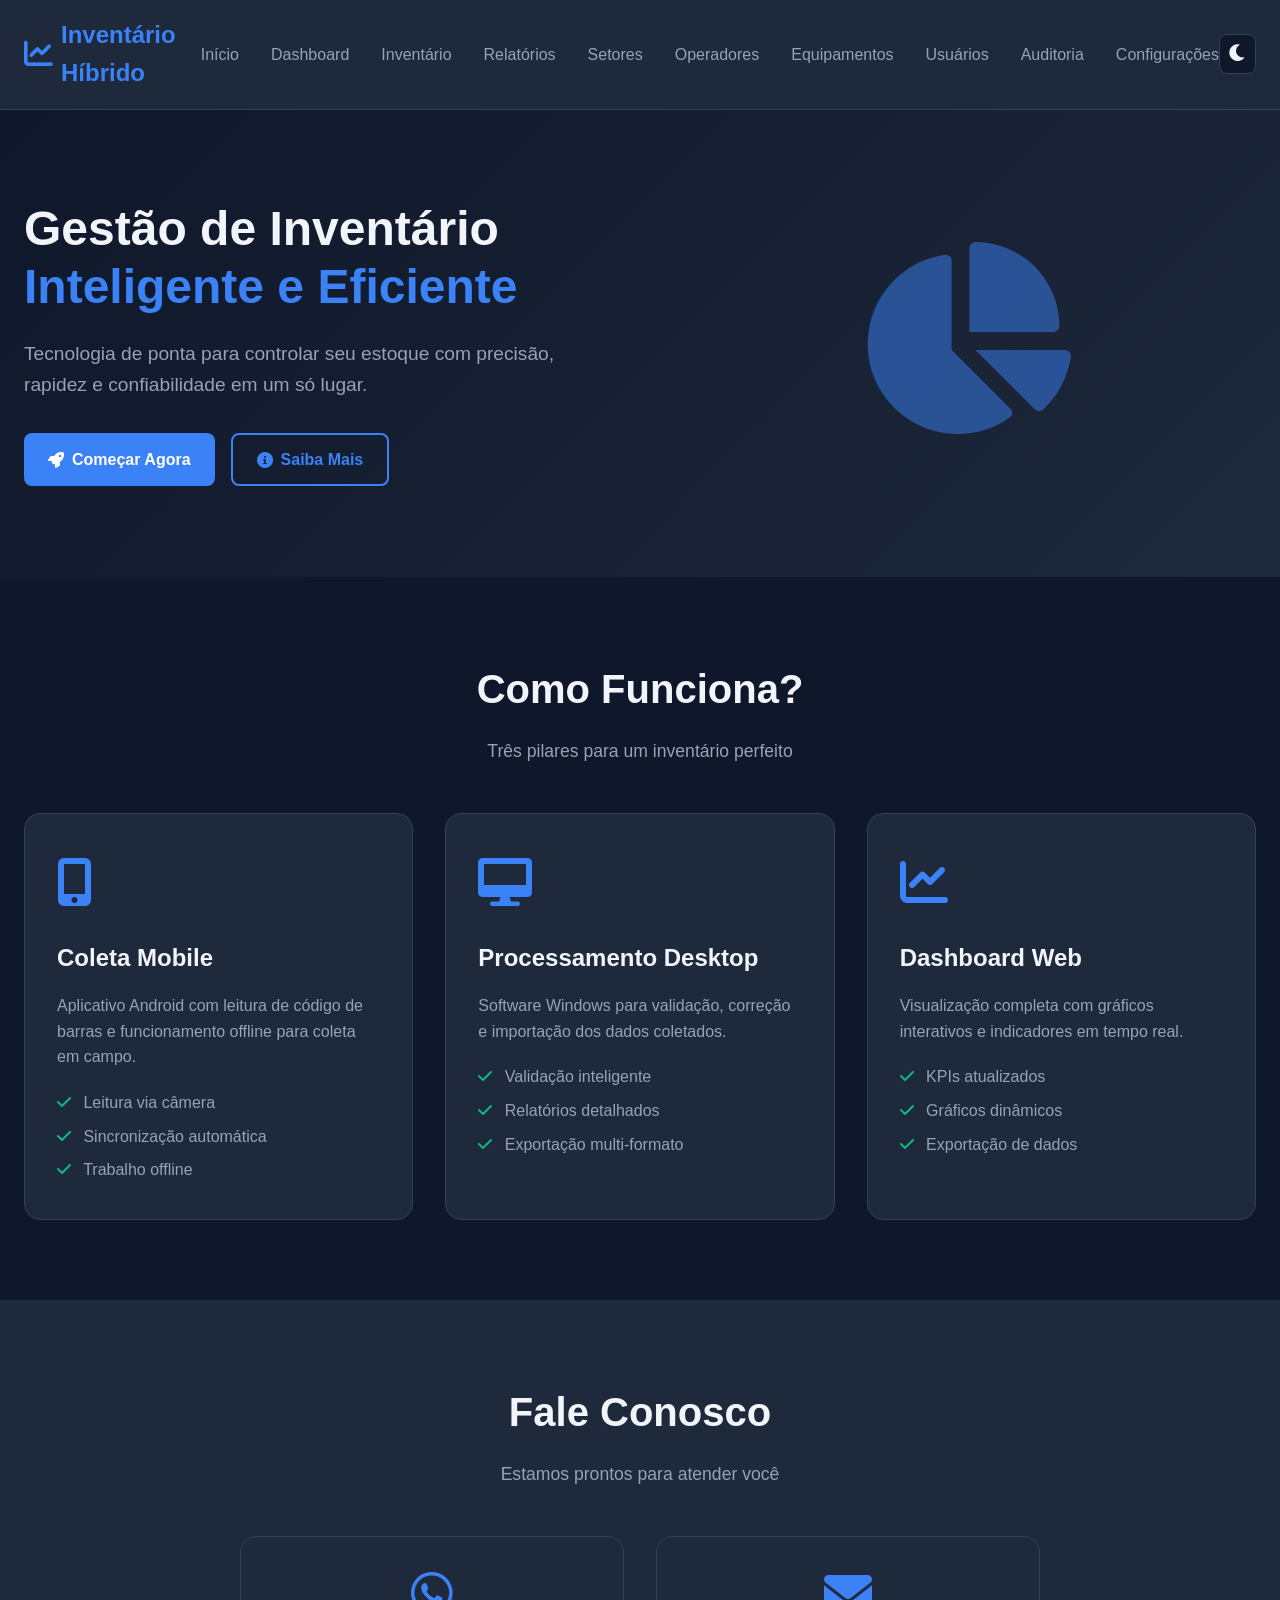
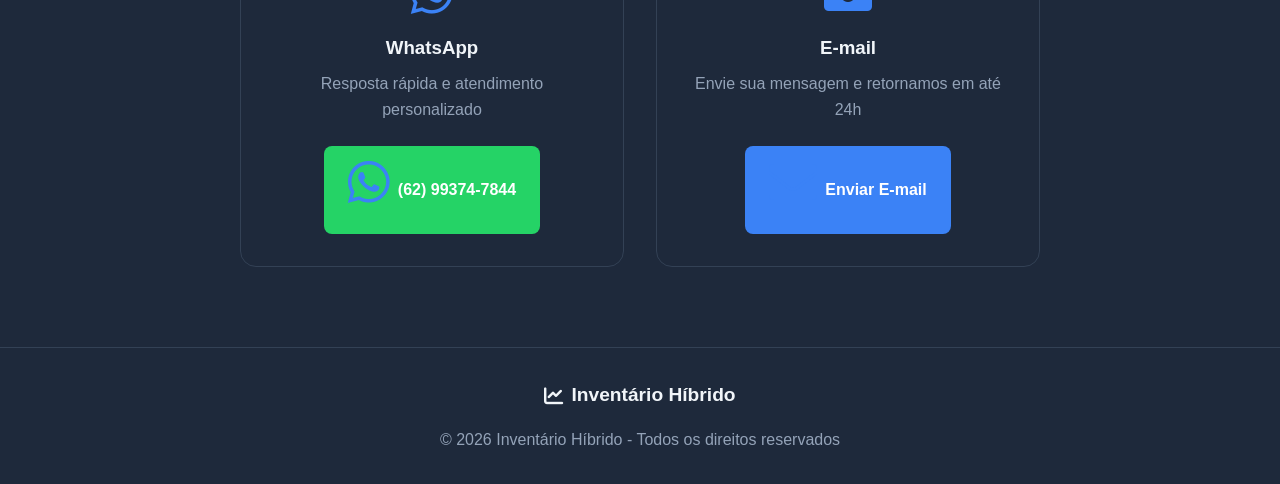
==== commit ef05269e: "Update index.html" ====
--- a/index.html
+++ b/index.html
@@ -9,26 +9,32 @@
 </head>
 <body>
     <!-- Menu de Navegação -->
-    <nav class="navbar">
-        <div class="nav-container">
-            <div class="logo">
-                <i class="fas fa-chart-line"></i>
-                <span>Inventário Híbrido</span>
-            </div>
-            <button class="mobile-menu-btn" id="mobileMenuBtn">
-                <i class="fas fa-bars"></i>
-            </button>
-            <ul class="nav-menu" id="navMenu">
-                <li><a href="index.html" class="active">Início</a></li>
-                <li><a href="dashboard.html">Dashboard</a></li>
-                <li><a href="#sobre">Sobre</a></li>
-                <li><a href="#contato">Contato</a></li>
-            </ul>
-            <button class="theme-toggle" id="themeToggle">
-                <i class="fas fa-moon"></i>
-            </button>
+   <nav class="navbar">
+    <div class="nav-container">
+        <div class="logo">
+            <i class="fas fa-chart-line"></i>
+            <span>Inventário Híbrido</span>
         </div>
-    </nav>
+        <button class="mobile-menu-btn" id="mobileMenuBtn">
+            <i class="fas fa-bars"></i>
+        </button>
+        <ul class="nav-menu" id="navMenu">
+            <li><a href="index.html">Início</a></li>
+            <li><a href="dashboard.html">Dashboard</a></li>
+            <li><a href="inventario.html">Inventário</a></li>
+            <li><a href="relatorios.html">Relatórios</a></li>
+            <li><a href="setores.html">Setores</a></li>
+            <li><a href="operadores.html">Operadores</a></li>
+            <li><a href="equipamentos.html">Equipamentos</a></li>
+            <li><a href="usuarios.html">Usuários</a></li>
+            <li><a href="auditoria.html">Auditoria</a></li>
+            <li><a href="configuracoes.html">Configurações</a></li>
+        </ul>
+        <button class="theme-toggle" id="themeToggle">
+            <i class="fas fa-moon"></i>
+        </button>
+    </div>
+</nav>
 
     <!-- Hero Section -->
     <header class="hero">
--- a/style.css
+++ b/style.css
@@ -552,3 +552,2459 @@
 .contact-card {
     animation: fadeInUp 0.6s ease-out;
 }
+/* ====================
+   PÁGINA DE RELATÓRIOS
+==================== */
+.reports-page {
+    padding: 40px 0;
+}
+
+.page-header {
+    display: flex;
+    justify-content: space-between;
+    align-items: center;
+    margin-bottom: 2rem;
+    flex-wrap: wrap;
+    gap: 1rem;
+}
+
+.page-header h1 {
+    font-size: 2rem;
+    margin-bottom: 0.5rem;
+}
+
+.page-header p {
+    color: var(--text-secondary);
+}
+
+/* Filtros */
+.filters-card {
+    background: var(--bg-card);
+    border-radius: 1rem;
+    padding: 1.5rem;
+    margin-bottom: 2rem;
+    border: 1px solid var(--border-color);
+}
+
+.filters-card h3 {
+    margin-bottom: 1.5rem;
+    display: flex;
+    align-items: center;
+    gap: 0.5rem;
+}
+
+.filters-grid {
+    display: grid;
+    grid-template-columns: repeat(auto-fit, minmax(200px, 1fr));
+    gap: 1rem;
+}
+
+.filter-group {
+    display: flex;
+    flex-direction: column;
+    gap: 0.5rem;
+}
+
+.filter-group label {
+    font-size: 0.875rem;
+    font-weight: 600;
+    color: var(--text-secondary);
+}
+
+.form-select,
+.form-input {
+    background: var(--bg-primary);
+    border: 1px solid var(--border-color);
+    color: var(--text-primary);
+    padding: 0.625rem;
+    border-radius: 0.5rem;
+    font-size: 0.875rem;
+    transition: all 0.3s;
+}
+
+.form-select:focus,
+.form-input:focus {
+    outline: none;
+    border-color: var(--accent-primary);
+}
+
+/* Summary Cards */
+.summary-cards {
+    display: grid;
+    grid-template-columns: repeat(auto-fit, minmax(240px, 1fr));
+    gap: 1.5rem;
+    margin-bottom: 2rem;
+}
+
+.summary-card {
+    background: var(--bg-card);
+    border-radius: 1rem;
+    padding: 1.5rem;
+    display: flex;
+    align-items: center;
+    gap: 1rem;
+    border: 1px solid var(--border-color);
+    transition: transform 0.3s;
+}
+
+.summary-card:hover {
+    transform: translateY(-2px);
+}
+
+.summary-icon {
+    width: 60px;
+    height: 60px;
+    background: var(--accent-primary);
+    border-radius: 1rem;
+    display: flex;
+    align-items: center;
+    justify-content: center;
+    font-size: 1.8rem;
+    color: white;
+}
+
+.summary-info {
+    flex: 1;
+}
+
+.summary-info h3 {
+    font-size: 0.875rem;
+    color: var(--text-secondary);
+    margin-bottom: 0.5rem;
+}
+
+.summary-value {
+    font-size: 1.5rem;
+    font-weight: bold;
+}
+
+/* Report Card */
+.report-card {
+    background: var(--bg-card);
+    border-radius: 1rem;
+    padding: 1.5rem;
+    margin-bottom: 2rem;
+    border: 1px solid var(--border-color);
+}
+
+.report-header {
+    display: flex;
+    justify-content: space-between;
+    align-items: center;
+    margin-bottom: 1.5rem;
+    flex-wrap: wrap;
+    gap: 1rem;
+}
+
+.report-header h3 {
+    display: flex;
+    align-items: center;
+    gap: 0.5rem;
+}
+
+.report-actions {
+    display: flex;
+    gap: 0.5rem;
+}
+
+.btn-icon {
+    background: var(--bg-primary);
+    border: 1px solid var(--border-color);
+    color: var(--text-primary);
+    padding: 0.5rem;
+    border-radius: 0.5rem;
+    cursor: pointer;
+    transition: all 0.3s;
+}
+
+.btn-icon:hover {
+    background: var(--accent-primary);
+    color: white;
+    border-color: var(--accent-primary);
+}
+
+/* Report Table */
+.report-table {
+    width: 100%;
+    border-collapse: collapse;
+}
+
+.report-table th,
+.report-table td {
+    padding: 0.875rem;
+    text-align: left;
+    border-bottom: 1px solid var(--border-color);
+}
+
+.report-table th {
+    background: var(--bg-primary);
+    font-weight: 600;
+    color: var(--text-secondary);
+}
+
+.report-table tbody tr:hover {
+    background: var(--bg-primary);
+}
+
+.report-table tfoot {
+    background: var(--bg-primary);
+    font-weight: bold;
+}
+
+.report-table tfoot td {
+    border-top: 2px solid var(--border-color);
+    padding: 1rem 0.875rem;
+}
+
+/* Status Badges */
+.status-badge {
+    display: inline-block;
+    padding: 0.25rem 0.75rem;
+    border-radius: 2rem;
+    font-size: 0.75rem;
+    font-weight: 600;
+}
+
+.status-success {
+    background: rgba(16, 185, 129, 0.1);
+    color: var(--success);
+    border: 1px solid var(--success);
+}
+
+.status-warning {
+    background: rgba(245, 158, 11, 0.1);
+    color: var(--warning);
+    border: 1px solid var(--warning);
+}
+
+.status-danger {
+    background: rgba(239, 68, 68, 0.1);
+    color: var(--danger);
+    border: 1px solid var(--danger);
+}
+
+/* Charts Grid */
+.charts-grid {
+    display: grid;
+    grid-template-columns: repeat(auto-fit, minmax(400px, 1fr));
+    gap: 1.5rem;
+    margin-top: 2rem;
+}
+
+.chart-card {
+    background: var(--bg-card);
+    border-radius: 1rem;
+    padding: 1.5rem;
+    border: 1px solid var(--border-color);
+}
+
+.chart-card h3 {
+    margin-bottom: 1rem;
+    display: flex;
+    align-items: center;
+    gap: 0.5rem;
+}
+
+.chart-canvas {
+    max-height: 300px;
+    width: 100%;
+}
+
+/* Responsividade */
+@media (max-width: 768px) {
+    .charts-grid {
+        grid-template-columns: 1fr;
+    }
+    
+    .report-table {
+        font-size: 0.75rem;
+    }
+    
+    .report-table th,
+    .report-table td {
+        padding: 0.5rem;
+    }
+    
+    .page-header {
+        flex-direction: column;
+        align-items: flex-start;
+    }
+}
+/* ====================
+   PÁGINA DE CONFIGURAÇÕES
+==================== */
+.settings-page {
+    padding: 40px 0;
+}
+
+/* Tabs de Configurações */
+.settings-tabs {
+    display: flex;
+    gap: 0.5rem;
+    margin-bottom: 2rem;
+    flex-wrap: wrap;
+    border-bottom: 1px solid var(--border-color);
+    padding-bottom: 1rem;
+}
+
+.tab-btn {
+    background: none;
+    border: none;
+    padding: 0.75rem 1.5rem;
+    border-radius: 0.5rem;
+    cursor: pointer;
+    font-size: 0.95rem;
+    font-weight: 500;
+    color: var(--text-secondary);
+    transition: all 0.3s;
+    display: flex;
+    align-items: center;
+    gap: 0.5rem;
+}
+
+.tab-btn:hover {
+    background: var(--bg-primary);
+    color: var(--text-primary);
+}
+
+.tab-btn.active {
+    background: var(--accent-primary);
+    color: white;
+}
+
+/* Tab Panes */
+.tab-pane {
+    display: none;
+    animation: fadeIn 0.3s ease-out;
+}
+
+.tab-pane.active {
+    display: block;
+}
+
+@keyframes fadeIn {
+    from {
+        opacity: 0;
+        transform: translateY(10px);
+    }
+    to {
+        opacity: 1;
+        transform: translateY(0);
+    }
+}
+
+/* Settings Cards */
+.settings-card {
+    background: var(--bg-card);
+    border-radius: 1rem;
+    padding: 1.5rem;
+    margin-bottom: 1.5rem;
+    border: 1px solid var(--border-color);
+}
+
+.settings-card h3 {
+    margin-bottom: 1.5rem;
+    display: flex;
+    align-items: center;
+    gap: 0.5rem;
+    font-size: 1.2rem;
+}
+
+.settings-form {
+    display: flex;
+    flex-direction: column;
+    gap: 1rem;
+}
+
+.form-row {
+    display: grid;
+    grid-template-columns: 1fr 1fr;
+    gap: 1rem;
+}
+
+.form-group {
+    display: flex;
+    flex-direction: column;
+    gap: 0.5rem;
+}
+
+.form-group label {
+    font-size: 0.875rem;
+    font-weight: 600;
+    color: var(--text-secondary);
+}
+
+.form-actions {
+    display: flex;
+    gap: 1rem;
+    justify-content: flex-end;
+    margin-top: 1rem;
+}
+
+/* Avatar Upload */
+.avatar-upload {
+    display: flex;
+    align-items: center;
+    gap: 1.5rem;
+    flex-wrap: wrap;
+}
+
+.avatar-preview {
+    width: 80px;
+    height: 80px;
+    border-radius: 50%;
+    background: var(--bg-primary);
+    display: flex;
+    align-items: center;
+    justify-content: center;
+    font-size: 4rem;
+    color: var(--accent-primary);
+    border: 2px solid var(--border-color);
+}
+
+/* Toggle Switch */
+.toggle-switch {
+    position: relative;
+    display: inline-block;
+    width: 50px;
+    height: 26px;
+    flex-shrink: 0;
+}
+
+.toggle-switch input {
+    opacity: 0;
+    width: 0;
+    height: 0;
+}
+
+.toggle-slider {
+    position: absolute;
+    cursor: pointer;
+    top: 0;
+    left: 0;
+    right: 0;
+    bottom: 0;
+    background-color: var(--border-color);
+    transition: 0.3s;
+    border-radius: 34px;
+}
+
+.toggle-slider:before {
+    position: absolute;
+    content: "";
+    height: 20px;
+    width: 20px;
+    left: 3px;
+    bottom: 3px;
+    background-color: white;
+    transition: 0.3s;
+    border-radius: 50%;
+}
+
+input:checked + .toggle-slider {
+    background-color: var(--accent-primary);
+}
+
+input:checked + .toggle-slider:before {
+    transform: translateX(24px);
+}
+
+/* Option Items */
+.settings-options {
+    display: flex;
+    flex-direction: column;
+    gap: 1rem;
+}
+
+.option-item {
+    display: flex;
+    align-items: flex-start;
+    gap: 1rem;
+    padding: 1rem;
+    background: var(--bg-primary);
+    border-radius: 0.5rem;
+}
+
+.option-info {
+    flex: 1;
+}
+
+.option-info strong {
+    display: block;
+    margin-bottom: 0.25rem;
+}
+
+.option-info p {
+    font-size: 0.875rem;
+    color: var(--text-secondary);
+}
+
+/* Password Strength */
+.password-strength {
+    font-size: 0.75rem;
+    margin-top: 0.25rem;
+}
+
+.strength-weak {
+    color: var(--danger);
+}
+
+.strength-medium {
+    color: var(--warning);
+}
+
+.strength-strong {
+    color: var(--success);
+}
+
+/* Two Factor */
+.two-factor {
+    display: flex;
+    justify-content: space-between;
+    align-items: center;
+    flex-wrap: wrap;
+    gap: 1rem;
+    padding: 1rem;
+    background: var(--bg-primary);
+    border-radius: 0.5rem;
+}
+
+.two-factor-info {
+    display: flex;
+    align-items: center;
+    gap: 1rem;
+}
+
+.two-factor-info i {
+    font-size: 2rem;
+    color: var(--accent-primary);
+}
+
+/* Sessions List */
+.sessions-list {
+    margin-bottom: 1rem;
+}
+
+.session-item {
+    display: flex;
+    align-items: center;
+    justify-content: space-between;
+    padding: 1rem;
+    background: var(--bg-primary);
+    border-radius: 0.5rem;
+    margin-bottom: 0.5rem;
+    flex-wrap: wrap;
+    gap: 1rem;
+}
+
+.session-item i {
+    font-size: 1.5rem;
+    color: var(--accent-primary);
+}
+
+.session-item .btn-icon.disabled {
+    opacity: 0.5;
+    cursor: not-allowed;
+}
+
+/* Backup Actions */
+.backup-actions {
+    display: flex;
+    gap: 1rem;
+    flex-wrap: wrap;
+    margin-bottom: 1.5rem;
+}
+
+.backup-history {
+    border-top: 1px solid var(--border-color);
+    padding-top: 1rem;
+}
+
+.backup-history h4 {
+    margin-bottom: 1rem;
+}
+
+.backup-history ul {
+    list-style: none;
+}
+
+.backup-history li {
+    padding: 0.5rem 0;
+    display: flex;
+    align-items: center;
+    gap: 0.5rem;
+    color: var(--text-secondary);
+}
+
+.backup-history li i {
+    color: var(--success);
+}
+
+/* API Key Display */
+.api-key-display {
+    display: flex;
+    gap: 0.5rem;
+    align-items: center;
+}
+
+.api-key-display .form-input {
+    flex: 1;
+}
+
+/* Responsividade */
+@media (max-width: 768px) {
+    .form-row {
+        grid-template-columns: 1fr;
+    }
+    
+    .settings-tabs {
+        flex-direction: column;
+    }
+    
+    .tab-btn {
+        justify-content: center;
+    }
+    
+    .two-factor {
+        flex-direction: column;
+        text-align: center;
+    }
+    
+    .two-factor-info {
+        flex-direction: column;
+    }
+    
+    .session-item {
+        flex-direction: column;
+        text-align: center;
+    }
+}
+/* ====================
+   PÁGINA DE USUÁRIOS
+==================== */
+.users-page {
+    padding: 40px 0;
+}
+
+/* Filtros */
+.users-filters {
+    display: flex;
+    gap: 1rem;
+    margin-bottom: 2rem;
+    flex-wrap: wrap;
+    align-items: center;
+}
+
+.users-filters .search-box {
+    flex: 1;
+    min-width: 250px;
+}
+
+.users-filters .filter-group {
+    width: auto;
+}
+
+/* Estatísticas */
+.users-stats {
+    display: grid;
+    grid-template-columns: repeat(auto-fit, minmax(200px, 1fr));
+    gap: 1rem;
+    margin-bottom: 2rem;
+}
+
+.stat-card {
+    background: var(--bg-card);
+    border-radius: 1rem;
+    padding: 1.25rem;
+    display: flex;
+    align-items: center;
+    gap: 1rem;
+    border: 1px solid var(--border-color);
+    transition: transform 0.3s;
+}
+
+.stat-card:hover {
+    transform: translateY(-2px);
+}
+
+.stat-icon {
+    width: 50px;
+    height: 50px;
+    background: var(--accent-primary);
+    border-radius: 0.75rem;
+    display: flex;
+    align-items: center;
+    justify-content: center;
+    font-size: 1.5rem;
+    color: white;
+}
+
+.stat-info {
+    flex: 1;
+}
+
+.stat-info h3 {
+    font-size: 0.8rem;
+    color: var(--text-secondary);
+    margin-bottom: 0.25rem;
+}
+
+.stat-value {
+    font-size: 1.5rem;
+    font-weight: bold;
+}
+
+/* Tabela de Usuários */
+.users-table-container {
+    background: var(--bg-card);
+    border-radius: 1rem;
+    padding: 1.5rem;
+    border: 1px solid var(--border-color);
+}
+
+.users-table {
+    width: 100%;
+    border-collapse: collapse;
+}
+
+.users-table th,
+.users-table td {
+    padding: 1rem;
+    text-align: left;
+    border-bottom: 1px solid var(--border-color);
+}
+
+.users-table th {
+    font-weight: 600;
+    color: var(--text-secondary);
+}
+
+.users-table tbody tr:hover {
+    background: var(--bg-primary);
+}
+
+/* Avatar na tabela */
+.user-avatar {
+    width: 40px;
+    height: 40px;
+    border-radius: 50%;
+    background: var(--accent-primary);
+    display: flex;
+    align-items: center;
+    justify-content: center;
+    color: white;
+    font-weight: bold;
+    font-size: 1rem;
+}
+
+.user-info {
+    display: flex;
+    align-items: center;
+    gap: 0.75rem;
+}
+
+.user-details {
+    display: flex;
+    flex-direction: column;
+}
+
+.user-name {
+    font-weight: 600;
+}
+
+.user-id {
+    font-size: 0.75rem;
+    color: var(--text-secondary);
+}
+
+/* Badges de perfil */
+.role-badge {
+    display: inline-block;
+    padding: 0.25rem 0.75rem;
+    border-radius: 2rem;
+    font-size: 0.75rem;
+    font-weight: 600;
+}
+
+.role-admin {
+    background: rgba(59, 130, 246, 0.1);
+    color: #3b82f6;
+    border: 1px solid #3b82f6;
+}
+
+.role-gerente {
+    background: rgba(16, 185, 129, 0.1);
+    color: #10b981;
+    border: 1px solid #10b981;
+}
+
+.role-operador {
+    background: rgba(245, 158, 11, 0.1);
+    color: #f59e0b;
+    border: 1px solid #f59e0b;
+}
+
+.role-auditor {
+    background: rgba(139, 92, 246, 0.1);
+    color: #8b5cf6;
+    border: 1px solid #8b5cf6;
+}
+
+/* Status badges */
+.status-badge-active {
+    display: inline-block;
+    padding: 0.25rem 0.75rem;
+    border-radius: 2rem;
+    font-size: 0.75rem;
+    font-weight: 600;
+    background: rgba(16, 185, 129, 0.1);
+    color: #10b981;
+    border: 1px solid #10b981;
+}
+
+.status-badge-inactive {
+    display: inline-block;
+    padding: 0.25rem 0.75rem;
+    border-radius: 2rem;
+    font-size: 0.75rem;
+    font-weight: 600;
+    background: rgba(239, 68, 68, 0.1);
+    color: #ef4444;
+    border: 1px solid #ef4444;
+}
+
+/* Ações */
+.action-buttons {
+    display: flex;
+    gap: 0.5rem;
+}
+
+.action-btn {
+    background: none;
+    border: none;
+    color: var(--text-secondary);
+    cursor: pointer;
+    padding: 0.25rem;
+    border-radius: 0.25rem;
+    transition: all 0.3s;
+}
+
+.action-btn:hover {
+    color: var(--accent-primary);
+}
+
+.action-btn.delete:hover {
+    color: #ef4444;
+}
+
+/* Modal */
+.modal {
+    display: none;
+    position: fixed;
+    top: 0;
+    left: 0;
+    width: 100%;
+    height: 100%;
+    background: rgba(0, 0, 0, 0.5);
+    z-index: 2000;
+    align-items: center;
+    justify-content: center;
+}
+
+.modal.active {
+    display: flex;
+}
+
+.modal-content {
+    background: var(--bg-card);
+    border-radius: 1rem;
+    max-width: 800px;
+    width: 90%;
+    max-height: 90vh;
+    overflow-y: auto;
+    border: 1px solid var(--border-color);
+    animation: modalSlideIn 0.3s ease-out;
+}
+
+.modal-small {
+    max-width: 450px;
+}
+
+@keyframes modalSlideIn {
+    from {
+        opacity: 0;
+        transform: translateY(-50px);
+    }
+    to {
+        opacity: 1;
+        transform: translateY(0);
+    }
+}
+
+.modal-header {
+    display: flex;
+    justify-content: space-between;
+    align-items: center;
+    padding: 1.5rem;
+    border-bottom: 1px solid var(--border-color);
+}
+
+.modal-header h3 {
+    margin: 0;
+}
+
+.modal-close {
+    background: none;
+    border: none;
+    font-size: 1.5rem;
+    cursor: pointer;
+    color: var(--text-secondary);
+}
+
+.modal-body {
+    padding: 1.5rem;
+}
+
+.modal-footer {
+    padding: 1rem 1.5rem;
+    border-top: 1px solid var(--border-color);
+    display: flex;
+    justify-content: flex-end;
+    gap: 1rem;
+}
+
+/* Permissões */
+.permissions-section {
+    margin-top: 1.5rem;
+    padding-top: 1.5rem;
+    border-top: 1px solid var(--border-color);
+}
+
+.permissions-section h4 {
+    margin-bottom: 1rem;
+    font-size: 1rem;
+}
+
+.permissions-grid {
+    display: grid;
+    grid-template-columns: repeat(auto-fit, minmax(250px, 1fr));
+    gap: 1rem;
+}
+
+.permission-group {
+    background: var(--bg-primary);
+    border-radius: 0.5rem;
+    padding: 1rem;
+}
+
+.permission-label {
+    display: flex;
+    align-items: center;
+    gap: 0.5rem;
+    font-weight: 600;
+    margin-bottom: 0.5rem;
+    cursor: pointer;
+}
+
+.sub-permissions {
+    padding-left: 1.5rem;
+    display: flex;
+    flex-direction: column;
+    gap: 0.25rem;
+}
+
+.sub-permissions label {
+    display: flex;
+    align-items: center;
+    gap: 0.5rem;
+    font-size: 0.875rem;
+    cursor: pointer;
+    font-weight: normal;
+}
+
+/* Form hints */
+.form-hint {
+    font-size: 0.75rem;
+    color: var(--text-secondary);
+    margin-top: 0.25rem;
+}
+
+.text-warning {
+    color: #f59e0b;
+    font-size: 0.875rem;
+    margin-top: 0.5rem;
+}
+
+/* Table Footer */
+.table-footer {
+    margin-top: 1.5rem;
+    display: flex;
+    justify-content: flex-end;
+}
+
+.pagination {
+    display: flex;
+    gap: 0.5rem;
+    align-items: center;
+}
+
+.pagination button {
+    background: var(--bg-primary);
+    border: 1px solid var(--border-color);
+    color: var(--text-primary);
+    padding: 0.5rem 0.75rem;
+    border-radius: 0.375rem;
+    cursor: pointer;
+    transition: all 0.3s;
+}
+
+.pagination button:hover:not(:disabled) {
+    background: var(--accent-primary);
+    border-color: var(--accent-primary);
+}
+
+.pagination button.active {
+    background: var(--accent-primary);
+    border-color: var(--accent-primary);
+}
+
+.pagination button:disabled {
+    opacity: 0.5;
+    cursor: not-allowed;
+}
+
+/* Responsividade */
+@media (max-width: 768px) {
+    .users-filters {
+        flex-direction: column;
+    }
+    
+    .users-filters .filter-group {
+        width: 100%;
+    }
+    
+    .users-table {
+        font-size: 0.75rem;
+    }
+    
+    .users-table th,
+    .users-table td {
+        padding: 0.75rem 0.5rem;
+    }
+    
+    .action-buttons {
+        flex-direction: column;
+    }
+    
+    .permissions-grid {
+        grid-template-columns: 1fr;
+    }
+} 
+/* ====================
+   PÁGINA DE OPERADORES
+==================== */
+.operators-page {
+    padding: 40px 0;
+}
+
+/* Cards de Operadores */
+.operators-stats {
+    display: grid;
+    grid-template-columns: repeat(auto-fit, minmax(240px, 1fr));
+    gap: 1.5rem;
+    margin-bottom: 2rem;
+}
+
+/* Filtros */
+.operators-filters {
+    display: flex;
+    gap: 1rem;
+    margin-bottom: 2rem;
+    flex-wrap: wrap;
+    align-items: center;
+}
+
+.operators-filters .search-box {
+    flex: 1;
+    min-width: 250px;
+}
+
+.operators-filters .filter-group {
+    width: auto;
+    min-width: 150px;
+}
+
+/* Grid de Operadores */
+.operators-grid {
+    display: grid;
+    grid-template-columns: repeat(auto-fill, minmax(380px, 1fr));
+    gap: 1.5rem;
+    margin-bottom: 2rem;
+}
+
+/* Card de Operador */
+.operator-card {
+    background: var(--bg-card);
+    border-radius: 1rem;
+    border: 1px solid var(--border-color);
+    overflow: hidden;
+    transition: transform 0.3s, box-shadow 0.3s;
+}
+
+.operator-card:hover {
+    transform: translateY(-4px);
+    box-shadow: 0 8px 24px rgba(0, 0, 0, 0.15);
+}
+
+.operator-header {
+    background: linear-gradient(135deg, var(--accent-primary), var(--accent-secondary));
+    padding: 1rem 1.5rem;
+    display: flex;
+    justify-content: space-between;
+    align-items: center;
+    color: white;
+}
+
+.operator-badge {
+    background: rgba(255, 255, 255, 0.2);
+    padding: 0.25rem 0.75rem;
+    border-radius: 2rem;
+    font-size: 0.75rem;
+    font-weight: 600;
+}
+
+.operator-body {
+    padding: 1.5rem;
+    display: flex;
+    gap: 1rem;
+}
+
+.operator-avatar {
+    width: 80px;
+    height: 80px;
+    border-radius: 50%;
+    background: var(--accent-primary);
+    display: flex;
+    align-items: center;
+    justify-content: center;
+    font-size: 2rem;
+    font-weight: bold;
+    color: white;
+    flex-shrink: 0;
+}
+
+.operator-info {
+    flex: 1;
+}
+
+.operator-name {
+    font-size: 1.2rem;
+    font-weight: bold;
+    margin-bottom: 0.25rem;
+}
+
+.operator-meta {
+    display: flex;
+    flex-wrap: wrap;
+    gap: 0.75rem;
+    margin: 0.75rem 0;
+    font-size: 0.85rem;
+    color: var(--text-secondary);
+}
+
+.operator-meta span {
+    display: inline-flex;
+    align-items: center;
+    gap: 0.25rem;
+}
+
+.operator-meta i {
+    width: 16px;
+}
+
+.operator-stats {
+    display: flex;
+    gap: 1rem;
+    margin: 1rem 0;
+    padding: 0.75rem 0;
+    border-top: 1px solid var(--border-color);
+    border-bottom: 1px solid var(--border-color);
+}
+
+.stat-item {
+    flex: 1;
+    text-align: center;
+}
+
+.stat-label {
+    font-size: 0.7rem;
+    color: var(--text-secondary);
+    margin-bottom: 0.25rem;
+}
+
+.stat-number {
+    font-size: 1.1rem;
+    font-weight: bold;
+}
+
+.stat-number.success {
+    color: var(--success);
+}
+
+.stat-number.warning {
+    color: var(--warning);
+}
+
+.operator-footer {
+    padding: 1rem 1.5rem;
+    border-top: 1px solid var(--border-color);
+    display: flex;
+    justify-content: space-between;
+    align-items: center;
+    gap: 0.5rem;
+}
+
+.operator-status {
+    display: inline-flex;
+    align-items: center;
+    gap: 0.25rem;
+    font-size: 0.75rem;
+    padding: 0.25rem 0.5rem;
+    border-radius: 0.25rem;
+}
+
+.status-active {
+    background: rgba(16, 185, 129, 0.1);
+    color: #10b981;
+}
+
+.status-inactive {
+    background: rgba(239, 68, 68, 0.1);
+    color: #ef4444;
+}
+
+.status-field {
+    background: rgba(59, 130, 246, 0.1);
+    color: #3b82f6;
+}
+
+.operator-actions {
+    display: flex;
+    gap: 0.5rem;
+}
+
+.operator-actions .action-btn {
+    padding: 0.5rem;
+    font-size: 0.9rem;
+}
+
+/* Progress Bar */
+.progress-bar {
+    background: var(--bg-primary);
+    border-radius: 0.5rem;
+    height: 6px;
+    overflow: hidden;
+    margin-top: 0.5rem;
+}
+
+.progress-fill {
+    background: var(--accent-primary);
+    height: 100%;
+    border-radius: 0.5rem;
+    transition: width 0.3s;
+}
+
+/* Performance Modal */
+.performance-stats {
+    display: grid;
+    grid-template-columns: repeat(2, 1fr);
+    gap: 1rem;
+    margin-bottom: 1.5rem;
+}
+
+.performance-card {
+    background: var(--bg-primary);
+    border-radius: 0.5rem;
+    padding: 1rem;
+    text-align: center;
+}
+
+.performance-value {
+    font-size: 2rem;
+    font-weight: bold;
+    margin-top: 0.5rem;
+}
+
+.performance-label {
+    font-size: 0.75rem;
+    color: var(--text-secondary);
+}
+
+.performance-chart {
+    margin-top: 1rem;
+    padding: 1rem;
+    background: var(--bg-primary);
+    border-radius: 0.5rem;
+}
+
+.chart-bars {
+    display: flex;
+    flex-direction: column;
+    gap: 0.5rem;
+}
+
+.chart-bar-item {
+    display: flex;
+    align-items: center;
+    gap: 0.5rem;
+    font-size: 0.8rem;
+}
+
+.chart-bar-label {
+    width: 80px;
+}
+
+.chart-bar-track {
+    flex: 1;
+    height: 24px;
+    background: var(--border-color);
+    border-radius: 0.25rem;
+    overflow: hidden;
+}
+
+.chart-bar-fill {
+    height: 100%;
+    background: var(--accent-primary);
+    display: flex;
+    align-items: center;
+    justify-content: flex-end;
+    padding-right: 0.5rem;
+    color: white;
+    font-size: 0.7rem;
+    font-weight: bold;
+}
+
+/* Modal Large */
+.modal-large {
+    max-width: 700px;
+}
+
+.modal-medium {
+    max-width: 550px;
+}
+
+/* Form Textarea */
+.form-textarea {
+    background: var(--bg-primary);
+    border: 1px solid var(--border-color);
+    color: var(--text-primary);
+    padding: 0.625rem;
+    border-radius: 0.5rem;
+    font-size: 0.875rem;
+    font-family: inherit;
+    resize: vertical;
+    width: 100%;
+}
+
+.form-textarea:focus {
+    outline: none;
+    border-color: var(--accent-primary);
+}
+
+/* Paginação */
+.pagination-container {
+    display: flex;
+    justify-content: center;
+    margin-top: 2rem;
+}
+
+/* Responsividade */
+@media (max-width: 768px) {
+    .operators-grid {
+        grid-template-columns: 1fr;
+    }
+    
+    .operator-body {
+        flex-direction: column;
+        align-items: center;
+        text-align: center;
+    }
+    
+    .operator-meta {
+        justify-content: center;
+    }
+    
+    .operator-footer {
+        flex-direction: column;
+    }
+    
+    .operator-actions {
+        width: 100%;
+        justify-content: center;
+    }
+    
+    .operators-filters {
+        flex-direction: column;
+    }
+    
+    .operators-filters .filter-group {
+        width: 100%;
+    }
+    
+    .performance-stats {
+        grid-template-columns: 1fr;
+    }
+}
+/* ====================
+   PÁGINA DE AUDITORIA
+==================== */
+.audit-page {
+    padding: 40px 0;
+}
+
+/* Header Actions */
+.header-actions {
+    display: flex;
+    gap: 1rem;
+}
+
+/* Audit Stats */
+.audit-stats {
+    display: grid;
+    grid-template-columns: repeat(auto-fit, minmax(240px, 1fr));
+    gap: 1.5rem;
+    margin-bottom: 2rem;
+}
+
+/* Audit Filters */
+.audit-filters {
+    background: var(--bg-card);
+    border-radius: 1rem;
+    border: 1px solid var(--border-color);
+    margin-bottom: 2rem;
+    overflow: hidden;
+}
+
+.filters-header {
+    display: flex;
+    justify-content: space-between;
+    align-items: center;
+    padding: 1rem 1.5rem;
+    background: var(--bg-primary);
+    border-bottom: 1px solid var(--border-color);
+}
+
+.filters-header h3 {
+    margin: 0;
+    font-size: 1rem;
+    display: flex;
+    align-items: center;
+    gap: 0.5rem;
+}
+
+.filters-content {
+    padding: 1.5rem;
+}
+
+.filters-grid {
+    display: grid;
+    grid-template-columns: repeat(auto-fit, minmax(200px, 1fr));
+    gap: 1rem;
+    margin-bottom: 1.5rem;
+}
+
+.filters-actions {
+    display: flex;
+    gap: 1rem;
+    justify-content: flex-end;
+}
+
+.custom-date {
+    transition: all 0.3s;
+}
+
+/* Audit Table */
+.audit-table-container {
+    background: var(--bg-card);
+    border-radius: 1rem;
+    padding: 1.5rem;
+    border: 1px solid var(--border-color);
+    margin-bottom: 2rem;
+}
+
+.audit-table {
+    width: 100%;
+    border-collapse: collapse;
+}
+
+.audit-table th,
+.audit-table td {
+    padding: 1rem;
+    text-align: left;
+    border-bottom: 1px solid var(--border-color);
+}
+
+.audit-table th {
+    font-weight: 600;
+    color: var(--text-secondary);
+    background: var(--bg-primary);
+}
+
+.audit-table tbody tr:hover {
+    background: var(--bg-primary);
+}
+
+/* Event Type Badges */
+.event-badge {
+    display: inline-block;
+    padding: 0.25rem 0.75rem;
+    border-radius: 2rem;
+    font-size: 0.75rem;
+    font-weight: 600;
+}
+
+.event-login {
+    background: rgba(59, 130, 246, 0.1);
+    color: #3b82f6;
+    border: 1px solid #3b82f6;
+}
+
+.event-logout {
+    background: rgba(107, 114, 128, 0.1);
+    color: #6b7280;
+    border: 1px solid #6b7280;
+}
+
+.event-create {
+    background: rgba(16, 185, 129, 0.1);
+    color: #10b981;
+    border: 1px solid #10b981;
+}
+
+.event-update {
+    background: rgba(245, 158, 11, 0.1);
+    color: #f59e0b;
+    border: 1px solid #f59e0b;
+}
+
+.event-delete {
+    background: rgba(239, 68, 68, 0.1);
+    color: #ef4444;
+    border: 1px solid #ef4444;
+}
+
+.event-export {
+    background: rgba(139, 92, 246, 0.1);
+    color: #8b5cf6;
+    border: 1px solid #8b5cf6;
+}
+
+.event-import {
+    background: rgba(59, 130, 246, 0.1);
+    color: #3b82f6;
+    border: 1px solid #3b82f6;
+}
+
+.event-error {
+    background: rgba(239, 68, 68, 0.1);
+    color: #ef4444;
+    border: 1px solid #ef4444;
+}
+
+/* Module Badges */
+.module-badge {
+    display: inline-block;
+    padding: 0.25rem 0.75rem;
+    border-radius: 2rem;
+    font-size: 0.75rem;
+    background: var(--bg-primary);
+    color: var(--text-secondary);
+}
+
+/* Action Details */
+.action-details {
+    max-width: 300px;
+    font-size: 0.875rem;
+    color: var(--text-secondary);
+    cursor: pointer;
+}
+
+.action-details:hover {
+    color: var(--accent-primary);
+    text-decoration: underline;
+}
+
+.diff-view {
+    font-family: monospace;
+    font-size: 0.8rem;
+    background: var(--bg-primary);
+    padding: 0.5rem;
+    border-radius: 0.25rem;
+    margin-top: 0.5rem;
+}
+
+.diff-added {
+    color: #10b981;
+}
+
+.diff-removed {
+    color: #ef4444;
+    text-decoration: line-through;
+}
+
+/* Table Info */
+.table-info {
+    font-size: 0.875rem;
+    color: var(--text-secondary);
+}
+
+/* Responsividade */
+@media (max-width: 768px) {
+    .audit-table {
+        font-size: 0.75rem;
+    }
+    
+    .audit-table th,
+    .audit-table td {
+        padding: 0.75rem 0.5rem;
+    }
+    
+    .filters-grid {
+        grid-template-columns: 1fr;
+    }
+    
+    .header-actions {
+        flex-direction: column;
+        width: 100%;
+    }
+    
+    .header-actions .btn {
+        width: 100%;
+    }
+    
+    .page-header {
+        flex-direction: column;
+    }
+}
+/* ====================
+   PÁGINA DE SETORES
+==================== */
+.sectors-page {
+    padding: 40px 0;
+}
+
+/* Cards de Estatísticas */
+.sectors-stats {
+    display: grid;
+    grid-template-columns: repeat(auto-fit, minmax(240px, 1fr));
+    gap: 1.5rem;
+    margin-bottom: 2rem;
+}
+
+/* Filtros */
+.sectors-filters {
+    display: flex;
+    gap: 1rem;
+    margin-bottom: 2rem;
+    flex-wrap: wrap;
+    align-items: center;
+}
+
+.sectors-filters .search-box {
+    flex: 1;
+    min-width: 250px;
+}
+
+.sectors-filters .filter-group {
+    width: auto;
+    min-width: 150px;
+}
+
+/* Grid de Setores */
+.sectors-grid {
+    display: grid;
+    grid-template-columns: repeat(auto-fill, minmax(380px, 1fr));
+    gap: 1.5rem;
+    margin-bottom: 2rem;
+}
+
+/* Card de Setor */
+.sector-card {
+    background: var(--bg-card);
+    border-radius: 1rem;
+    border: 1px solid var(--border-color);
+    overflow: hidden;
+    transition: transform 0.3s, box-shadow 0.3s;
+}
+
+.sector-card:hover {
+    transform: translateY(-4px);
+    box-shadow: 0 8px 24px rgba(0, 0, 0, 0.15);
+}
+
+.sector-header {
+    background: linear-gradient(135deg, var(--accent-primary), var(--accent-secondary));
+    padding: 1rem 1.5rem;
+    display: flex;
+    justify-content: space-between;
+    align-items: center;
+    color: white;
+}
+
+.sector-code {
+    background: rgba(255, 255, 255, 0.2);
+    padding: 0.25rem 0.75rem;
+    border-radius: 2rem;
+    font-size: 0.75rem;
+    font-weight: 600;
+    font-family: monospace;
+}
+
+.sector-body {
+    padding: 1.5rem;
+}
+
+.sector-name {
+    font-size: 1.2rem;
+    font-weight: bold;
+    margin-bottom: 0.5rem;
+    display: flex;
+    align-items: center;
+    justify-content: space-between;
+}
+
+.sector-type {
+    display: inline-block;
+    padding: 0.25rem 0.75rem;
+    border-radius: 2rem;
+    font-size: 0.7rem;
+    font-weight: 600;
+}
+
+.type-almoxarifado {
+    background: rgba(59, 130, 246, 0.1);
+    color: #3b82f6;
+    border: 1px solid #3b82f6;
+}
+
+.type-producao {
+    background: rgba(16, 185, 129, 0.1);
+    color: #10b981;
+    border: 1px solid #10b981;
+}
+
+.type-expedicao {
+    background: rgba(245, 158, 11, 0.1);
+    color: #f59e0b;
+    border: 1px solid #f59e0b;
+}
+
+.type-estoque {
+    background: rgba(139, 92, 246, 0.1);
+    color: #8b5cf6;
+    border: 1px solid #8b5cf6;
+}
+
+.type-administrativo {
+    background: rgba(107, 114, 128, 0.1);
+    color: #6b7280;
+    border: 1px solid #6b7280;
+}
+
+.sector-info {
+    display: flex;
+    flex-wrap: wrap;
+    gap: 1rem;
+    margin: 1rem 0;
+    padding: 0.75rem 0;
+    border-top: 1px solid var(--border-color);
+    border-bottom: 1px solid var(--border-color);
+}
+
+.info-item {
+    flex: 1;
+    min-width: 100px;
+}
+
+.info-label {
+    font-size: 0.7rem;
+    color: var(--text-secondary);
+    margin-bottom: 0.25rem;
+}
+
+.info-value {
+    font-size: 0.9rem;
+    font-weight: 600;
+}
+
+.sector-stats {
+    display: flex;
+    gap: 1rem;
+    margin: 1rem 0;
+}
+
+.stat-item {
+    flex: 1;
+    text-align: center;
+}
+
+.stat-label {
+    font-size: 0.7rem;
+    color: var(--text-secondary);
+    margin-bottom: 0.25rem;
+}
+
+.stat-number {
+    font-size: 1rem;
+    font-weight: bold;
+}
+
+.stat-number.success {
+    color: var(--success);
+}
+
+.stat-number.warning {
+    color: var(--warning);
+}
+
+.stat-number.danger {
+    color: var(--danger);
+}
+
+.occupancy-bar {
+    margin-top: 0.5rem;
+    height: 6px;
+    background: var(--bg-primary);
+    border-radius: 3px;
+    overflow: hidden;
+}
+
+.occupancy-fill {
+    height: 100%;
+    background: var(--accent-primary);
+    border-radius: 3px;
+    transition: width 0.3s;
+}
+
+.sector-footer {
+    padding: 1rem 1.5rem;
+    border-top: 1px solid var(--border-color);
+    display: flex;
+    justify-content: space-between;
+    align-items: center;
+    gap: 0.5rem;
+}
+
+.sector-status {
+    display: inline-flex;
+    align-items: center;
+    gap: 0.25rem;
+    font-size: 0.75rem;
+    padding: 0.25rem 0.5rem;
+    border-radius: 0.25rem;
+}
+
+.status-active {
+    background: rgba(16, 185, 129, 0.1);
+    color: #10b981;
+}
+
+.status-inactive {
+    background: rgba(239, 68, 68, 0.1);
+    color: #ef4444;
+}
+
+.sector-actions {
+    display: flex;
+    gap: 0.5rem;
+}
+
+.sector-actions .action-btn {
+    padding: 0.5rem;
+    font-size: 0.9rem;
+}
+
+/* Inventory Table */
+.inventory-table {
+    width: 100%;
+    border-collapse: collapse;
+}
+
+.inventory-table th,
+.inventory-table td {
+    padding: 0.75rem;
+    text-align: left;
+    border-bottom: 1px solid var(--border-color);
+}
+
+.inventory-table th {
+    background: var(--bg-primary);
+    font-weight: 600;
+    color: var(--text-secondary);
+}
+
+.inventory-stats {
+    display: grid;
+    grid-template-columns: repeat(auto-fit, minmax(150px, 1fr));
+    gap: 1rem;
+    margin-bottom: 1.5rem;
+    padding: 1rem;
+    background: var(--bg-primary);
+    border-radius: 0.5rem;
+}
+
+.inventory-stat {
+    text-align: center;
+}
+
+.inventory-stat-value {
+    font-size: 1.5rem;
+    font-weight: bold;
+}
+
+.inventory-stat-label {
+    font-size: 0.75rem;
+    color: var(--text-secondary);
+}
+
+/* Responsividade */
+@media (max-width: 768px) {
+    .sectors-grid {
+        grid-template-columns: 1fr;
+    }
+    
+    .sector-info {
+        flex-direction: column;
+        gap: 0.5rem;
+    }
+    
+    .info-item {
+        text-align: center;
+    }
+    
+    .sector-footer {
+        flex-direction: column;
+    }
+    
+    .sector-actions {
+        width: 100%;
+        justify-content: center;
+    }
+    
+    .sectors-filters {
+        flex-direction: column;
+    }
+    
+    .sectors-filters .filter-group {
+        width: 100%;
+    }
+}
+/* ====================
+   PÁGINA DE EQUIPAMENTOS
+==================== */
+.equipment-page {
+    padding: 40px 0;
+}
+
+/* Cards de Estatísticas */
+.equipment-stats {
+    display: grid;
+    grid-template-columns: repeat(auto-fit, minmax(240px, 1fr));
+    gap: 1.5rem;
+    margin-bottom: 2rem;
+}
+
+/* Filtros */
+.equipment-filters {
+    display: flex;
+    gap: 1rem;
+    margin-bottom: 2rem;
+    flex-wrap: wrap;
+    align-items: center;
+}
+
+.equipment-filters .search-box {
+    flex: 1;
+    min-width: 250px;
+}
+
+.equipment-filters .filter-group {
+    width: auto;
+    min-width: 150px;
+}
+
+/* Grid de Equipamentos */
+.equipment-grid {
+    display: grid;
+    grid-template-columns: repeat(auto-fill, minmax(380px, 1fr));
+    gap: 1.5rem;
+    margin-bottom: 2rem;
+}
+
+/* Card de Equipamento */
+.equipment-card {
+    background: var(--bg-card);
+    border-radius: 1rem;
+    border: 1px solid var(--border-color);
+    overflow: hidden;
+    transition: transform 0.3s, box-shadow 0.3s;
+}
+
+.equipment-card:hover {
+    transform: translateY(-4px);
+    box-shadow: 0 8px 24px rgba(0, 0, 0, 0.15);
+}
+
+.equipment-header {
+    background: linear-gradient(135deg, var(--accent-primary), var(--accent-secondary));
+    padding: 1rem 1.5rem;
+    display: flex;
+    justify-content: space-between;
+    align-items: center;
+    color: white;
+}
+
+.equipment-icon {
+    font-size: 1.5rem;
+}
+
+.equipment-serial {
+    background: rgba(255, 255, 255, 0.2);
+    padding: 0.25rem 0.75rem;
+    border-radius: 2rem;
+    font-size: 0.7rem;
+    font-family: monospace;
+}
+
+.equipment-body {
+    padding: 1.5rem;
+}
+
+.equipment-name {
+    font-size: 1.2rem;
+    font-weight: bold;
+    margin-bottom: 0.5rem;
+    display: flex;
+    align-items: center;
+    justify-content: space-between;
+}
+
+.equipment-type {
+    display: inline-block;
+    padding: 0.25rem 0.75rem;
+    border-radius: 2rem;
+    font-size: 0.7rem;
+    font-weight: 600;
+}
+
+.type-coletor {
+    background: rgba(59, 130, 246, 0.1);
+    color: #3b82f6;
+    border: 1px solid #3b82f6;
+}
+
+.type-tablet {
+    background: rgba(16, 185, 129, 0.1);
+    color: #10b981;
+    border: 1px solid #10b981;
+}
+
+.type-smartphone {
+    background: rgba(245, 158, 11, 0.1);
+    color: #f59e0b;
+    border: 1px solid #f59e0b;
+}
+
+.type-impressora {
+    background: rgba(139, 92, 246, 0.1);
+    color: #8b5cf6;
+    border: 1px solid #8b5cf6;
+}
+
+.type-acessorio {
+    background: rgba(107, 114, 128, 0.1);
+    color: #6b7280;
+    border: 1px solid #6b7280;
+}
+
+.equipment-info {
+    display: flex;
+    flex-wrap: wrap;
+    gap: 1rem;
+    margin: 1rem 0;
+    padding: 0.75rem 0;
+    border-top: 1px solid var(--border-color);
+    border-bottom: 1px solid var(--border-color);
+}
+
+.info-item {
+    flex: 1;
+    min-width: 100px;
+}
+
+.info-label {
+    font-size: 0.7rem;
+    color: var(--text-secondary);
+    margin-bottom: 0.25rem;
+}
+
+.info-value {
+    font-size: 0.9rem;
+    font-weight: 600;
+}
+
+.equipment-footer {
+    padding: 1rem 1.5rem;
+    border-top: 1px solid var(--border-color);
+    display: flex;
+    justify-content: space-between;
+    align-items: center;
+    gap: 0.5rem;
+    flex-wrap: wrap;
+}
+
+.equipment-status {
+    display: inline-flex;
+    align-items: center;
+    gap: 0.25rem;
+    font-size: 0.75rem;
+    padding: 0.25rem 0.75rem;
+    border-radius: 2rem;
+}
+
+.status-active {
+    background: rgba(16, 185, 129, 0.1);
+    color: #10b981;
+    border: 1px solid #10b981;
+}
+
+.status-maintenance {
+    background: rgba(245, 158, 11, 0.1);
+    color: #f59e0b;
+    border: 1px solid #f59e0b;
+}
+
+.status-inactive {
+    background: rgba(107, 114, 128, 0.1);
+    color: #6b7280;
+    border: 1px solid #6b7280;
+}
+
+.status-lost {
+    background: rgba(239, 68, 68, 0.1);
+    color: #ef4444;
+    border: 1px solid #ef4444;
+}
+
+.equipment-actions {
+    display: flex;
+    gap: 0.5rem;
+}
+
+.equipment-actions .action-btn {
+    padding: 0.5rem;
+    font-size: 0.9rem;
+}
+
+/* Calibration Alert */
+.calibration-alert {
+    margin-top: 0.5rem;
+    padding: 0.5rem;
+    border-radius: 0.5rem;
+    font-size: 0.75rem;
+    display: flex;
+    align-items: center;
+    gap: 0.5rem;
+}
+
+.alert-warning {
+    background: rgba(245, 158, 11, 0.1);
+    color: #f59e0b;
+}
+
+.alert-danger {
+    background: rgba(239, 68, 68, 0.1);
+    color: #ef4444;
+}
+
+.alert-success {
+    background: rgba(16, 185, 129, 0.1);
+    color: #10b981;
+}
+
+/* Maintenance Timeline */
+.maintenance-timeline {
+    position: relative;
+    padding-left: 2rem;
+}
+
+.maintenance-item {
+    position: relative;
+    padding-bottom: 1.5rem;
+    border-left: 2px solid var(--border-color);
+    padding-left: 1.5rem;
+    margin-left: 0.5rem;
+}
+
+.maintenance-item::before {
+    content: '';
+    position: absolute;
+    left: -0.5rem;
+    top: 0;
+    width: 12px;
+    height: 12px;
+    border-radius: 50%;
+    background: var(--accent-primary);
+}
+
+.maintenance-date {
+    font-size: 0.75rem;
+    color: var(--text-secondary);
+    margin-bottom: 0.25rem;
+}
+
+.maintenance-title {
+    font-weight: bold;
+    margin-bottom: 0.25rem;
+}
+
+.maintenance-description {
+    font-size: 0.875rem;
+    color: var(--text-secondary);
+}
+
+/* Responsividade */
+@media (max-width: 768px) {
+    .equipment-grid {
+        grid-template-columns: 1fr;
+    }
+    
+    .equipment-info {
+        flex-direction: column;
+        gap: 0.5rem;
+    }
+    
+    .info-item {
+        text-align: center;
+    }
+    
+    .equipment-footer {
+        flex-direction: column;
+    }
+    
+    .equipment-actions {
+        width: 100%;
+        justify-content: center;
+    }
+    
+    .equipment-filters {
+        flex-direction: column;
+    }
+    
+    .equipment-filters .filter-group {
+        width: 100%;
+    }
+}
+/* ====================
+   PÁGINA DE INVENTÁRIO
+==================== */
+.inventory-page {
+    padding: 40px 0;
+}
+
+/* Cards de Estatísticas */
+.inventory-stats {
+    display: grid;
+    grid-template-columns: repeat(auto-fit, minmax(240px, 1fr));
+    gap: 1.5rem;
+    margin-bottom: 2rem;
+}
+
+/* Filtros */
+.inventory-filters {
+    display: flex;
+    gap: 1rem;
+    margin-bottom: 2rem;
+    flex-wrap: wrap;
+    align-items: center;
+}
+
+.inventory-filters .search-box {
+    flex: 1;
+    min-width: 250px;
+}
+
+.inventory-filters .filter-group {
+    width: auto;
+    min-width: 150px;
+}
+
+/* Tabela de Inventário */
+.inventory-table-container {
+    background: var(--bg-card);
+    border-radius: 1rem;
+    padding: 1.5rem;
+    border: 1px solid var(--border-color);
+}
+
+.inventory-table {
+    width: 100%;
+    border-collapse: collapse;
+}
+
+.inventory-table th,
+.inventory-table td {
+    padding: 1rem;
+    text-align: left;
+    border-bottom: 1px solid var(--border-color);
+}
+
+.inventory-table th {
+    font-weight: 600;
+    color: var(--text-secondary);
+    background: var(--bg-primary);
+}
+
+.inventory-table tbody tr:hover {
+    background: var(--bg-primary);
+}
+
+.inventory-table tfoot {
+    background: var(--bg-primary);
+    font-weight: bold;
+}
+
+.inventory-table tfoot td {
+    border-top: 2px solid var(--border-color);
+    padding: 1rem;
+}
+
+/* Status Badges */
+.status-badge {
+    display: inline-block;
+    padding: 0.25rem 0.75rem;
+    border-radius: 2rem;
+    font-size: 0.75rem;
+    font-weight: 600;
+}
+
+.status-normal {
+    background: rgba(16, 185, 129, 0.1);
+    color: #10b981;
+    border: 1px solid #10b981;
+}
+
+.status-low {
+    background: rgba(245, 158, 11, 0.1);
+    color: #f59e0b;
+    border: 1px solid #f59e0b;
+}
+
+.status-out {
+    background: rgba(239, 68, 68, 0.1);
+    color: #ef4444;
+    border: 1px solid #ef4444;
+}
+
+/* Ações */
+.action-buttons {
+    display: flex;
+    gap: 0.5rem;
+}
+
+.action-btn {
+    background: none;
+    border: none;
+    color: var(--text-secondary);
+    cursor: pointer;
+    padding: 0.25rem;
+    border-radius: 0.25rem;
+    transition: all 0.3s;
+}
+
+.action-btn:hover {
+    color: var(--accent-primary);
+}
+
+.action-btn.movement:hover {
+    color: #f59e0b;
+}
+
+.action-btn.delete:hover {
+    color: #ef4444;
+}
+
+/* Table Footer */
+.table-footer {
+    margin-top: 1.5rem;
+    display: flex;
+    justify-content: flex-end;
+}
+
+/* Responsividade */
+@media (max-width: 768px) {
+    .inventory-table {
+        font-size: 0.75rem;
+    }
+    
+    .inventory-table th,
+    .inventory-table td {
+        padding: 0.75rem 0.5rem;
+    }
+    
+    .action-buttons {
+        flex-direction: column;
+        gap: 0.25rem;
+    }
+    
+    .inventory-filters {
+        flex-direction: column;
+    }
+    
+    .inventory-filters .filter-group {
+        width: 100%;
+    }
+    
+    .header-actions {
+        flex-direction: column;
+        width: 100%;
+    }
+    
+    .header-actions .btn {
+        width: 100%;
+    }
+}
+/* Menu Mobile */
+.mobile-menu-btn {
+    display: none;
+    background: none;
+    border: none;
+    color: var(--text-primary);
+    font-size: 1.5rem;
+    cursor: pointer;
+}
+
+@media (max-width: 768px) {
+    .mobile-menu-btn {
+        display: block;
+    }
+    
+    .nav-menu {
+        display: none;
+        position: absolute;
+        top: 100%;
+        left: 0;
+        right: 0;
+        background: var(--bg-secondary);
+        flex-direction: column;
+        padding: 1rem;
+        gap: 1rem;
+        border-bottom: 1px solid var(--border-color);
+        z-index: 1000;
+    }
+    
+    .nav-menu.active {
+        display: flex;
+    }
+}
+
